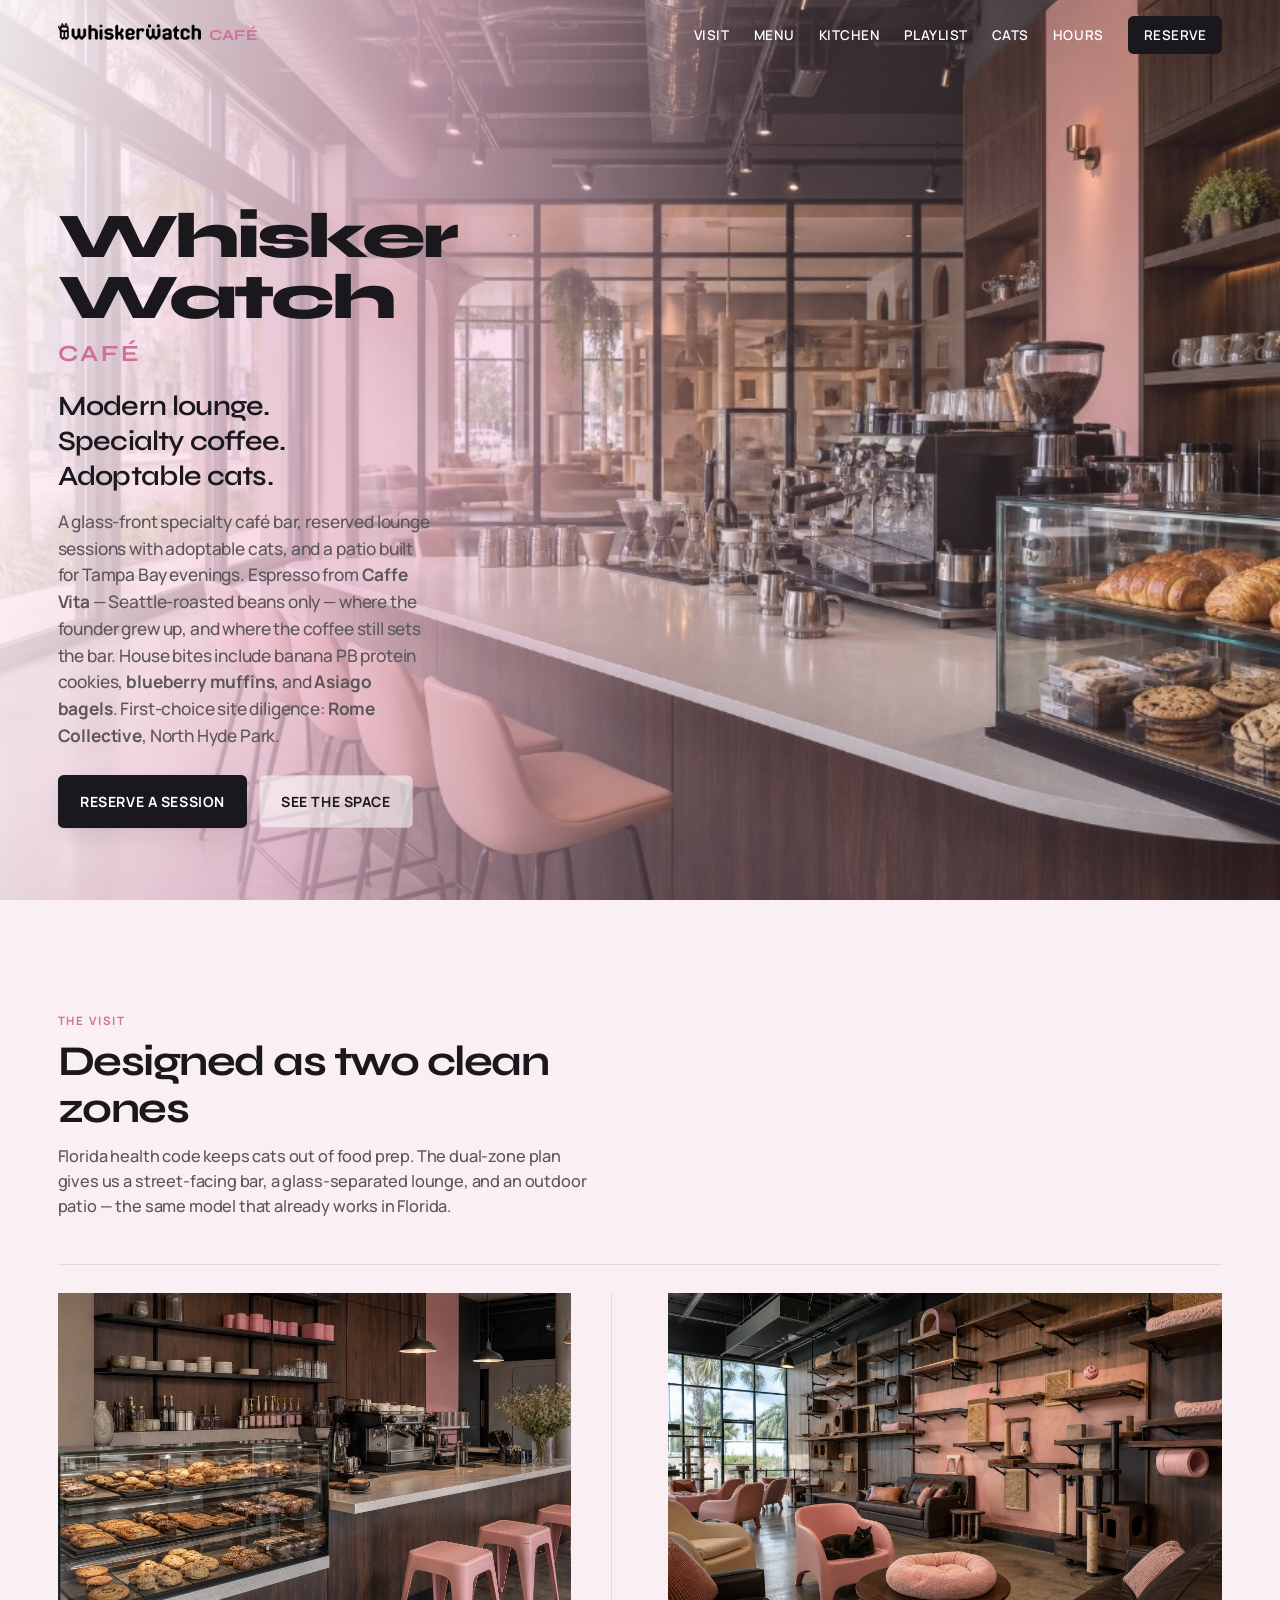
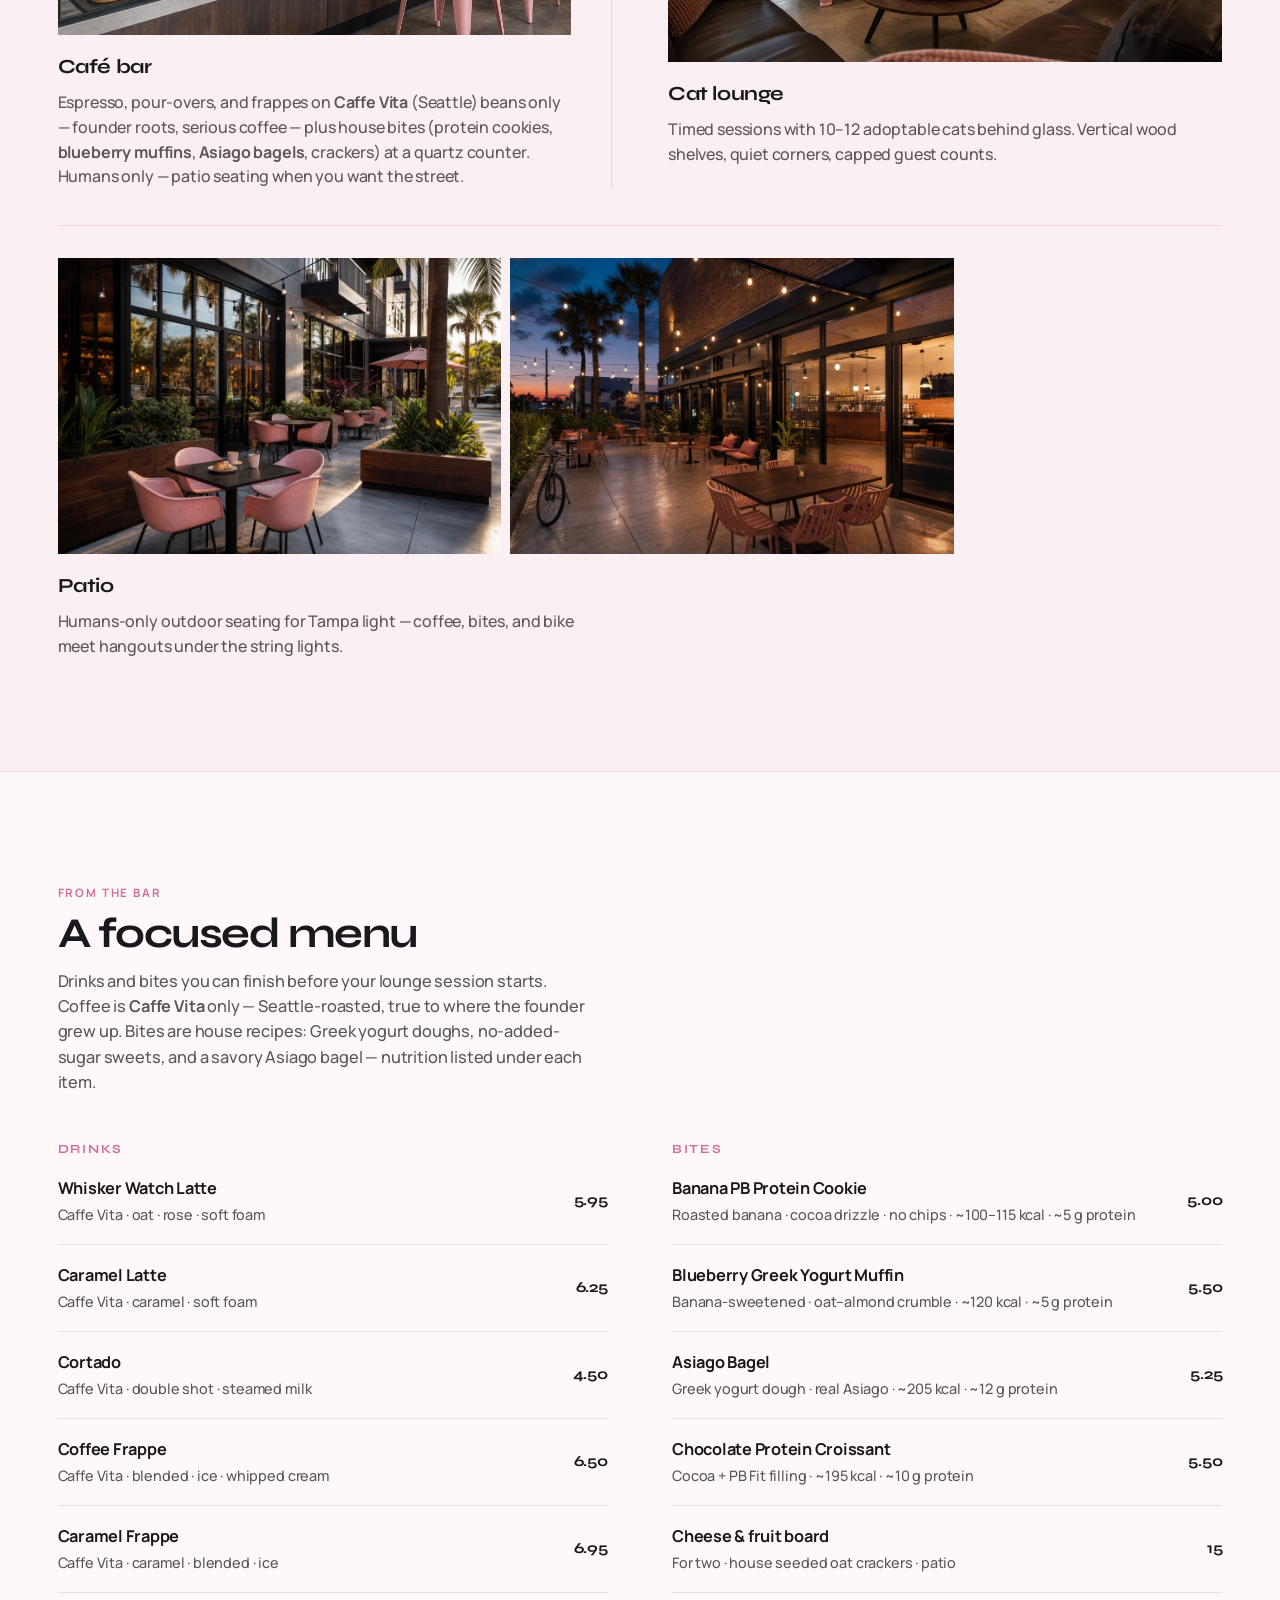
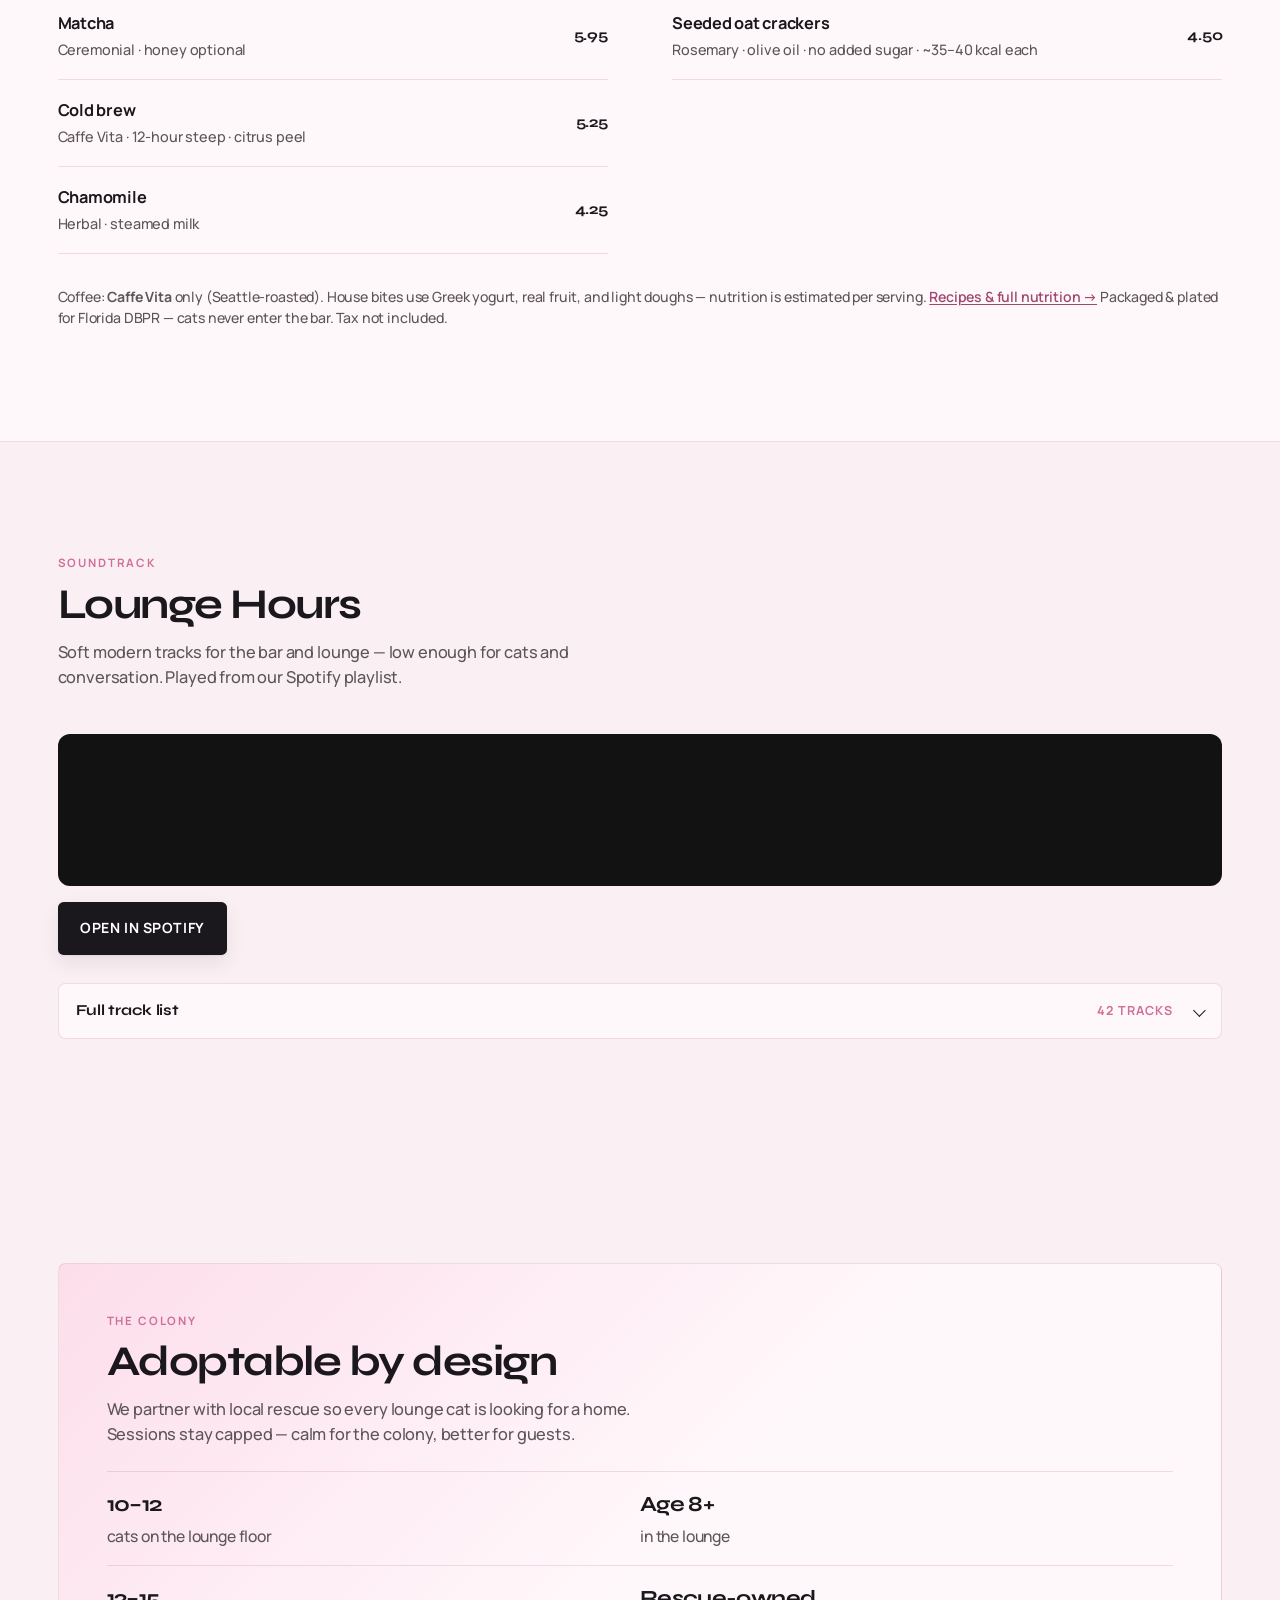
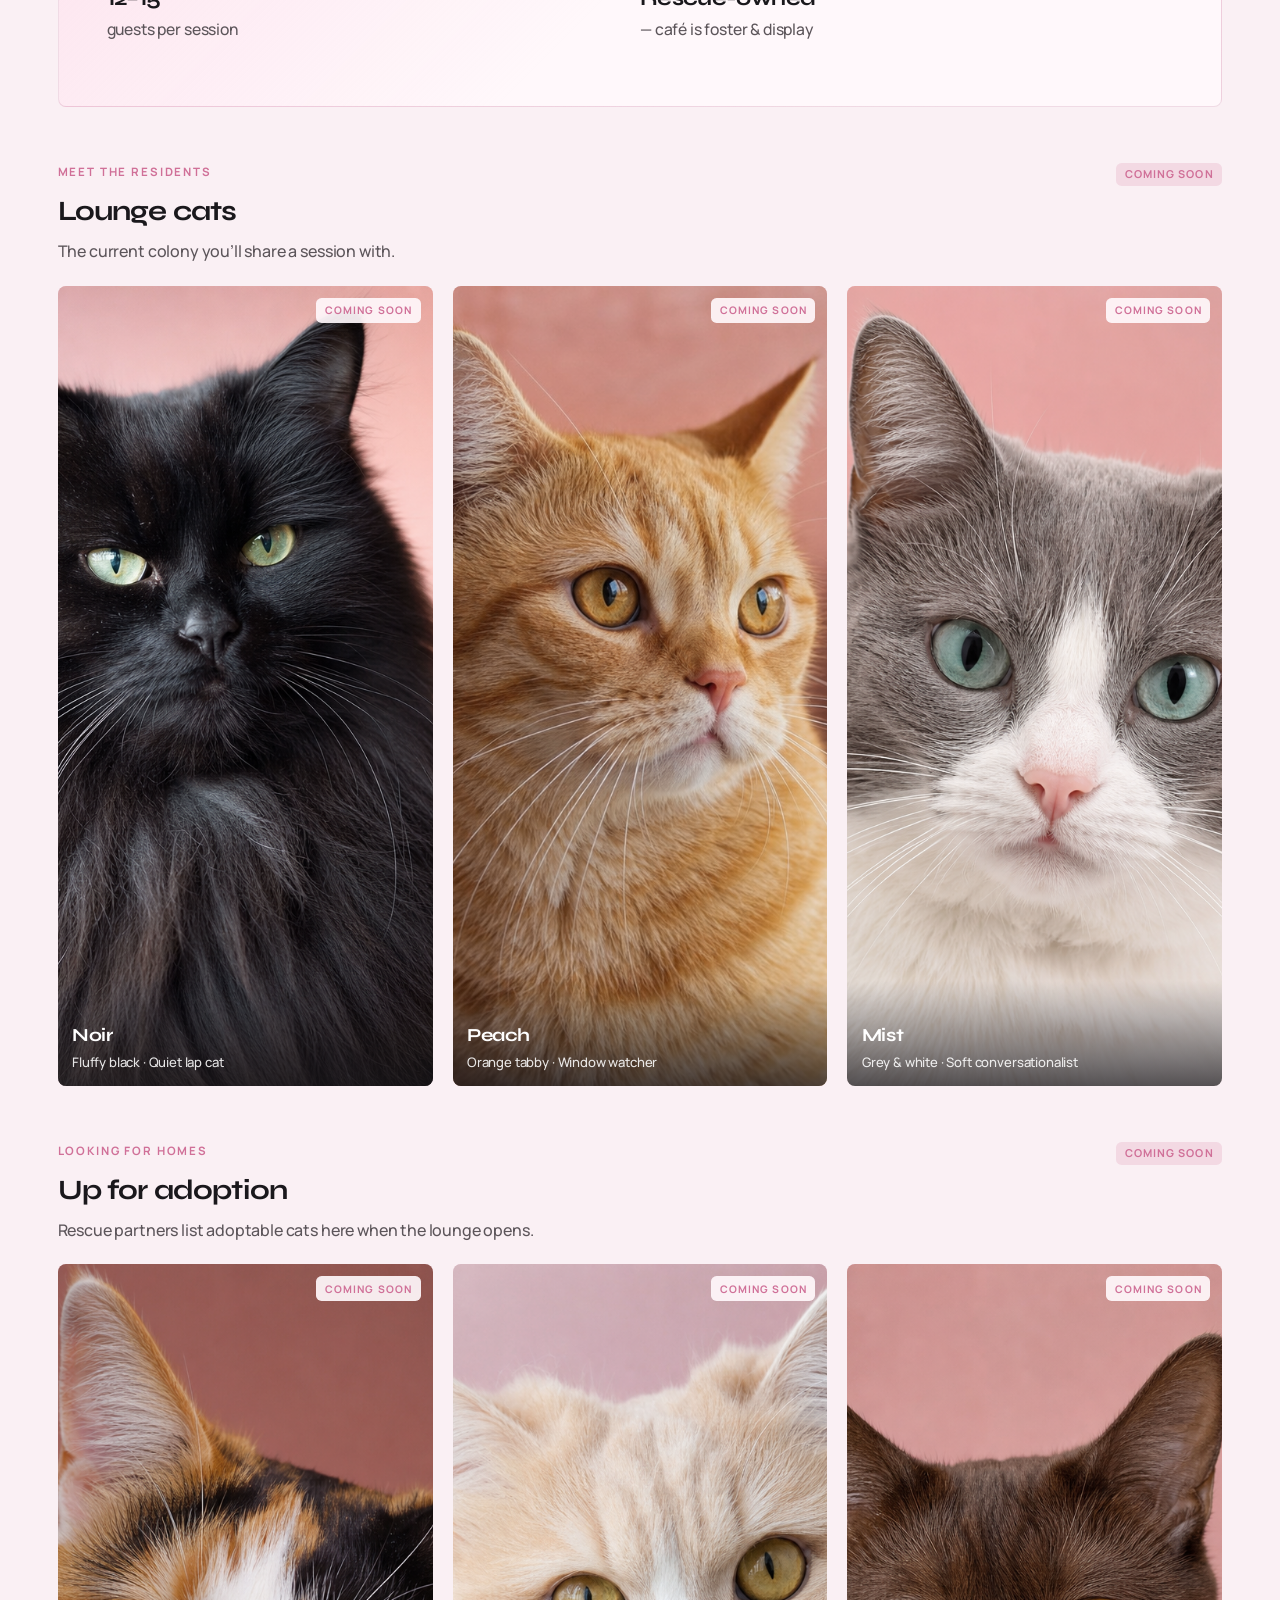
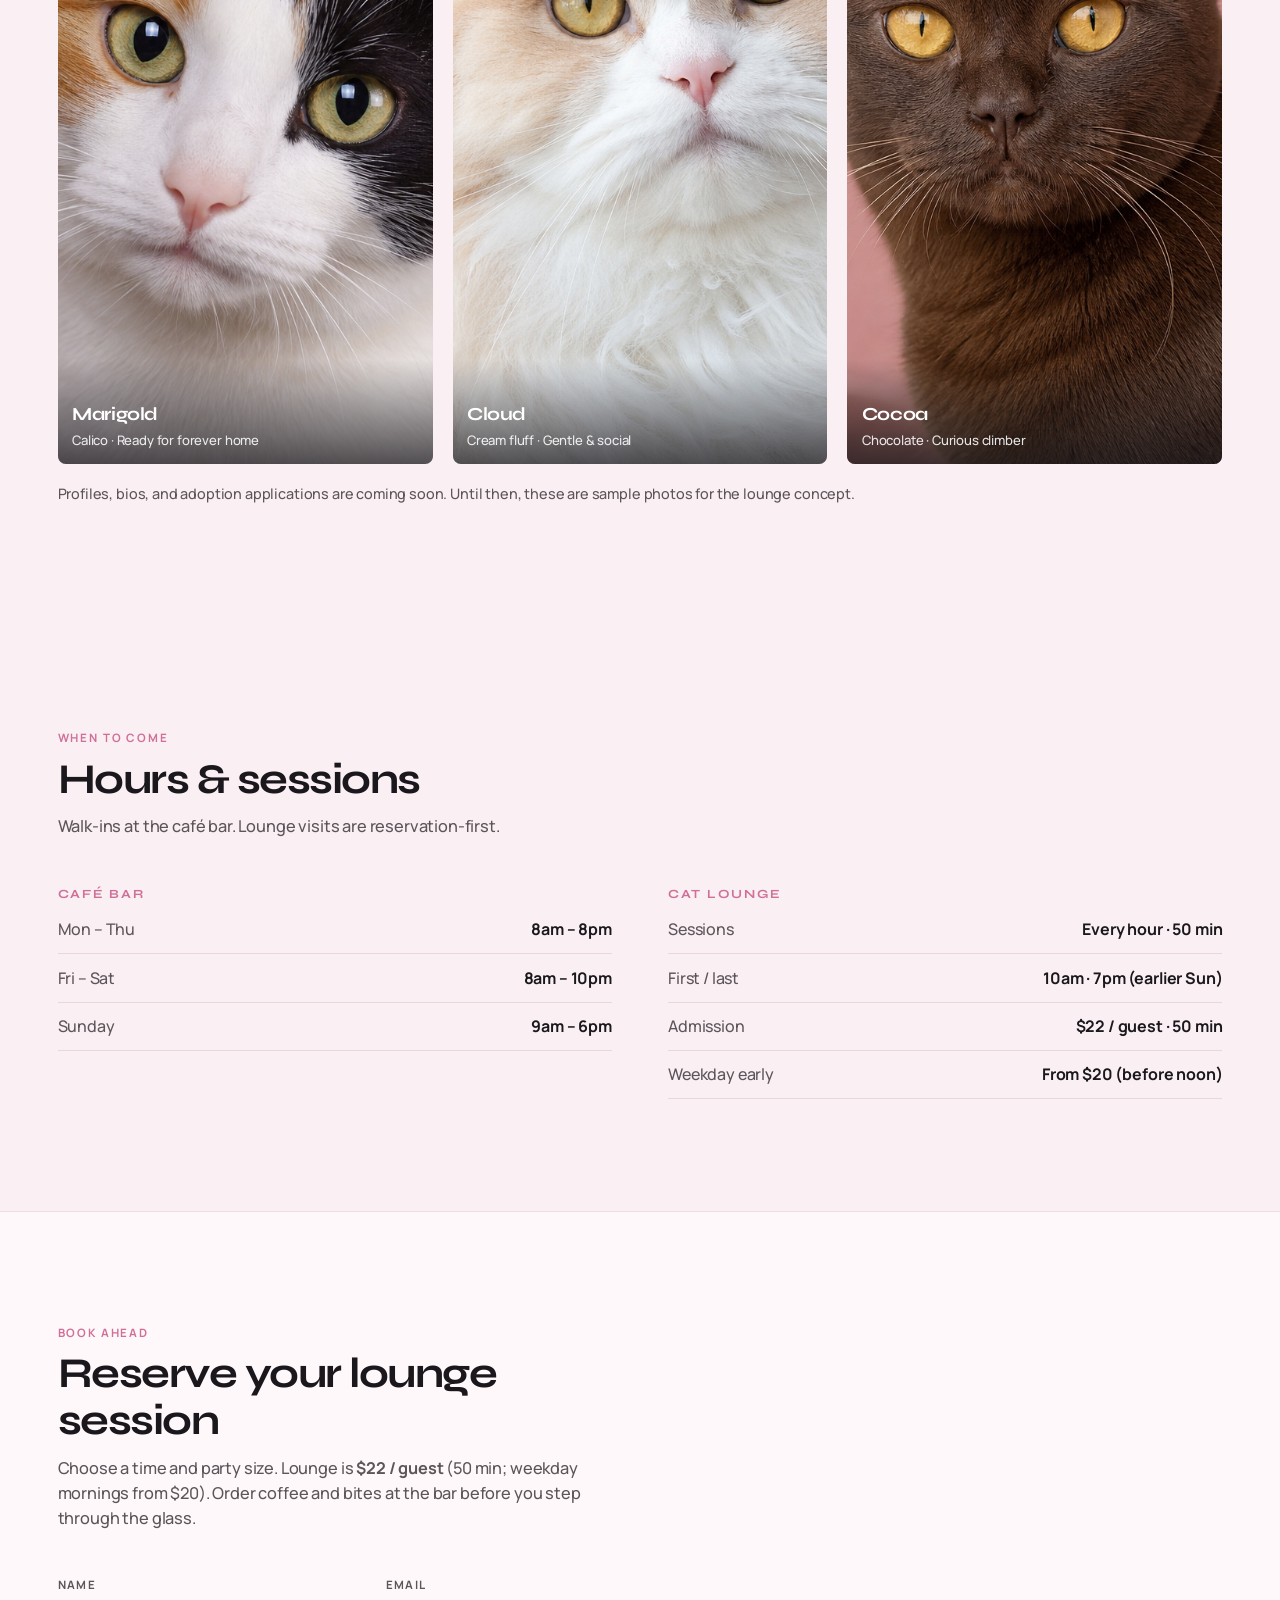
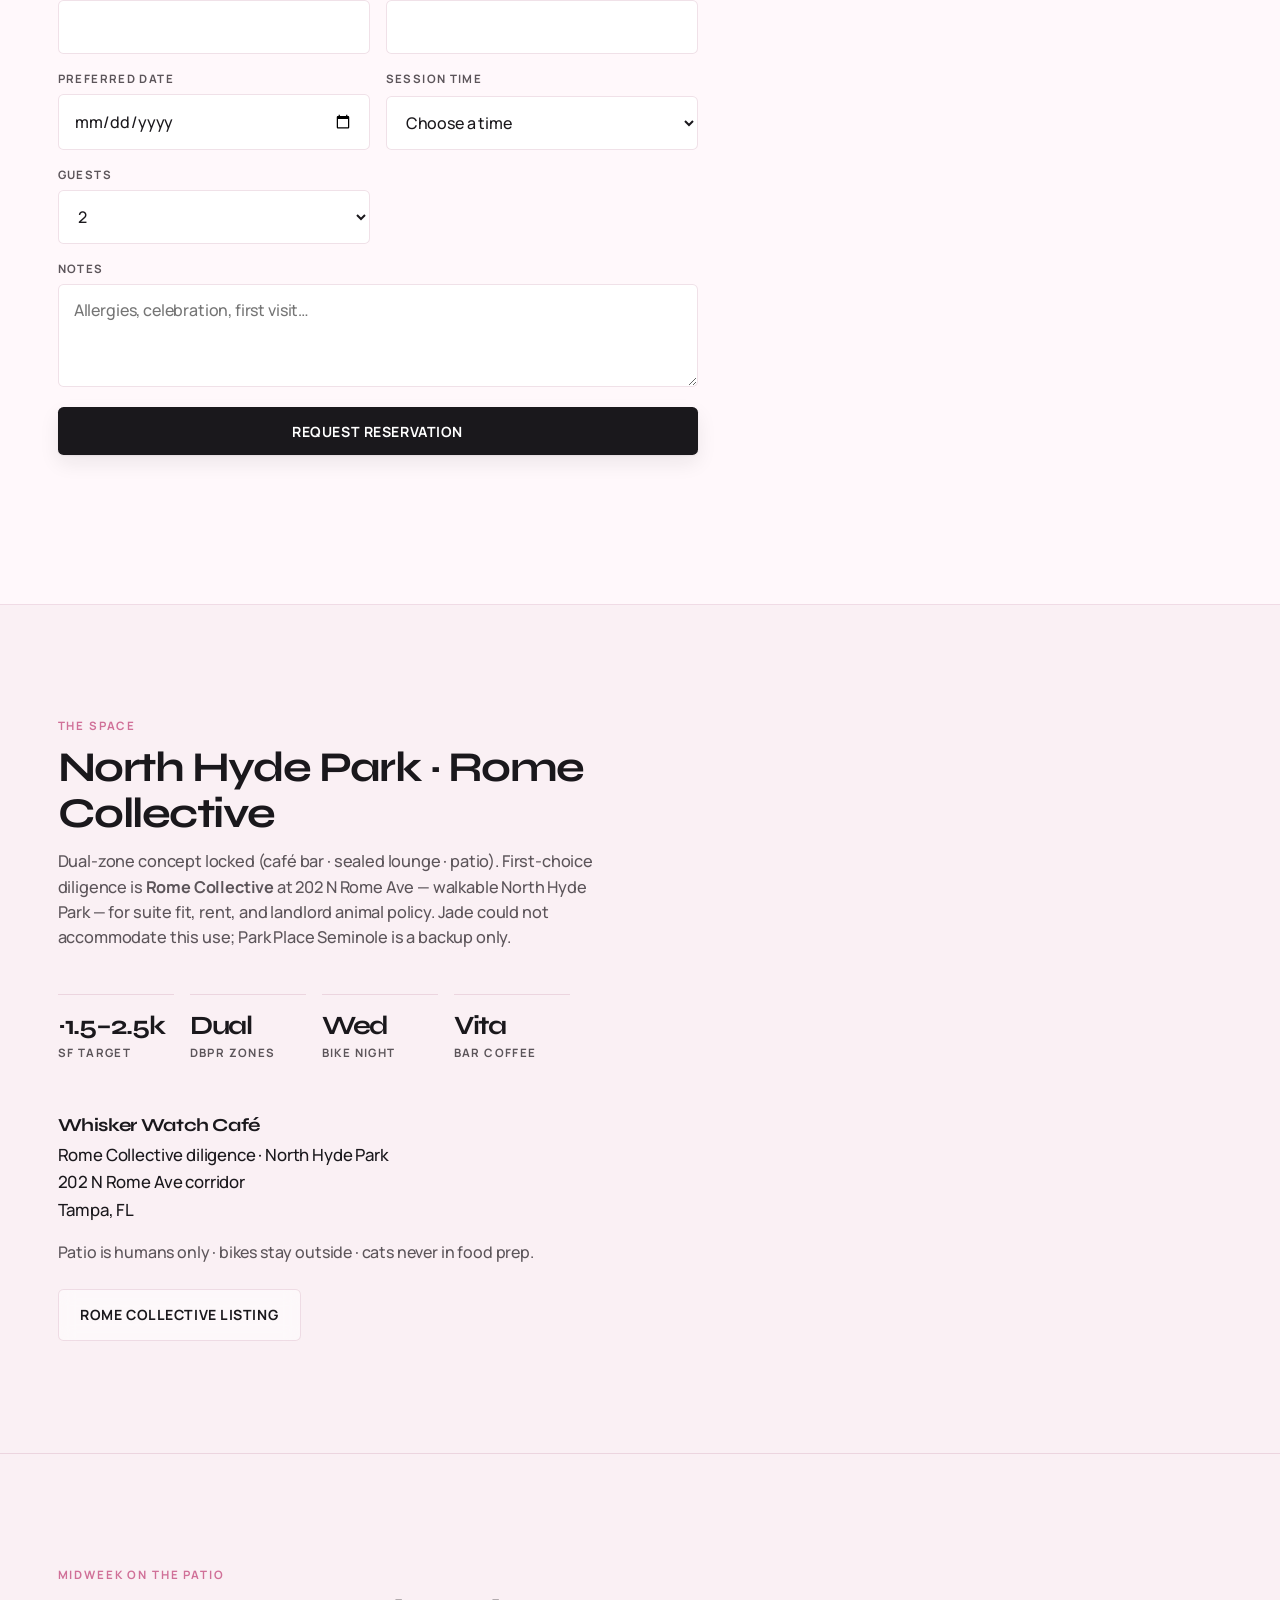
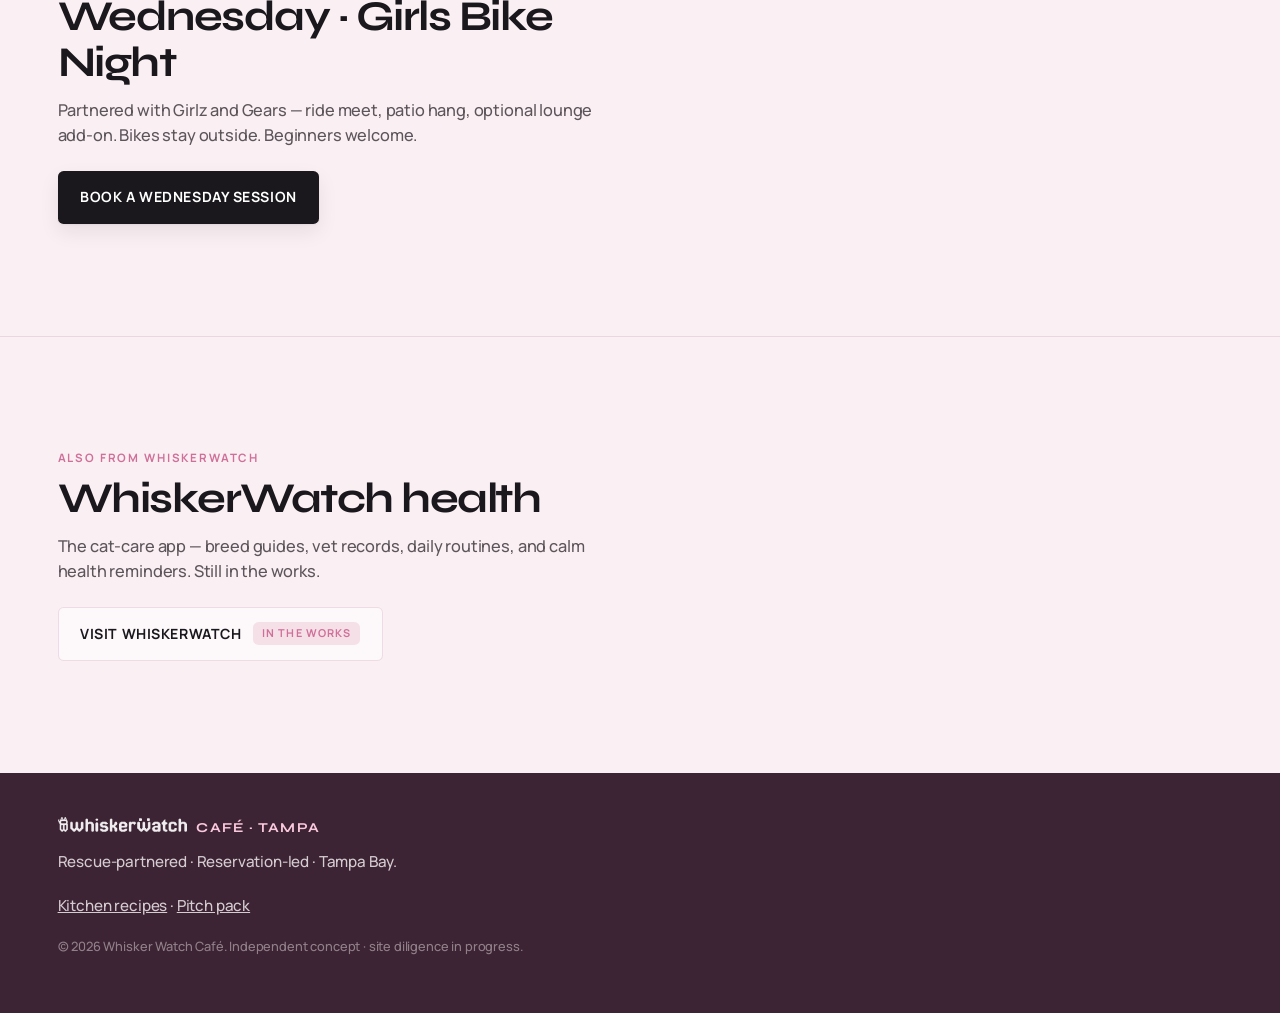
==== index.html @ 5a45d6cc "Drop chocolate-chip cookie; add healthy cocoa drizzle as default finish." ====
<!DOCTYPE html>
<html lang="en">
  <head>
    <meta charset="utf-8" />
    <meta name="viewport" content="width=device-width, initial-scale=1, viewport-fit=cover" />
    <meta name="theme-color" content="#fac8dd" />
    <meta
      name="description"
      content="Whisker Watch Café — a modern rescue-partnered cat lounge and specialty café in the Tampa Bay area."
    />
    <title>Whisker Watch Café · Tampa</title>
    <link rel="preconnect" href="https://fonts.googleapis.com" />
    <link rel="preconnect" href="https://fonts.gstatic.com" crossorigin />
    <link
      href="https://fonts.googleapis.com/css2?family=Manrope:wght@400;500;600;700&family=Syne:wght@500;600;700;800&display=swap"
      rel="stylesheet"
    />
    <link rel="stylesheet" href="styles.css" />
    <link rel="icon" href="assets/paw-cursor-sm.png" type="image/png" />
  </head>
  <body>
    <a class="skip-link" href="#main">Skip to content</a>

    <header class="site-header" data-elevate>
      <a class="brand-mark" href="#top" aria-label="Whisker Watch Café home">
        <img src="assets/logo.png" alt="WhiskerWatch" width="180" height="21" />
        <span class="brand-mark-cafe">Café</span>
      </a>
      <nav class="site-nav" aria-label="Primary">
        <a href="#experience">Visit</a>
        <a href="#menu">Menu</a>
        <a href="kitchen.html">Kitchen</a>
        <a href="#playlist">Playlist</a>
        <a href="#cats">Cats</a>
        <a href="#hours">Hours</a>
        <a class="nav-cta" href="#reserve">Reserve</a>
      </nav>
      <button class="nav-toggle" type="button" aria-expanded="false" aria-controls="mobile-nav" aria-label="Open menu">
        <span></span><span></span>
      </button>
    </header>

    <div class="mobile-nav" id="mobile-nav" hidden>
      <a href="#experience">Visit</a>
      <a href="#menu">Menu</a>
      <a href="kitchen.html">Kitchen</a>
      <a href="#playlist">Playlist</a>
      <a href="#cats">Cats</a>
      <a href="#hours">Hours</a>
      <a href="#reserve">Reserve a session</a>
    </div>

    <main id="main">
      <section class="hero" id="top" aria-label="Whisker Watch Café">
        <div class="hero-media" aria-hidden="true">
          <img
            src="assets/hero-space.jpg"
            alt=""
            class="hero-photo"
            width="1024"
            height="682"
          />
          <div class="hero-wash"></div>
        </div>
        <div class="hero-copy">
          <p class="brand-lockup">
            <span class="brand-lockup-name">Whisker Watch</span>
            <span class="brand-lockup-cafe">Café</span>
          </p>
          <h1>Modern lounge. Specialty coffee. Adoptable cats.</h1>
          <p class="hero-lead">
            A glass-front specialty café bar, reserved lounge sessions with adoptable
            cats, and a patio built for Tampa Bay evenings. Espresso from
            <strong>Caffe Vita</strong> — Seattle-roasted beans only — where the founder
            grew up, and where the coffee still sets the bar. House bites include banana PB
            protein cookies, <strong>blueberry muffins</strong>, and <strong>Asiago bagels</strong>. First-choice site diligence:
            <strong>Rome Collective</strong>, North Hyde Park.
          </p>
          <div class="hero-actions">
            <a class="btn btn-primary" href="#reserve">Reserve a session</a>
            <a class="btn btn-ghost" href="#location">See the space</a>
          </div>
        </div>
      </section>

      <section class="section experience" id="experience">
        <header class="section-intro">
          <p class="eyebrow">The visit</p>
          <h2>Designed as two clean zones</h2>
          <p>
            Florida health code keeps cats out of food prep. The dual-zone plan gives
            us a street-facing bar, a glass-separated lounge, and an outdoor patio —
            the same model that already works in Florida.
          </p>
        </header>

        <div class="dual-zone">
          <article class="zone zone-cafe">
            <figure class="zone-photo">
              <img
                src="assets/space-bar.jpg"
                alt="Quartz café bar with pink stools, pastry case, and espresso machine"
                width="1024"
                height="682"
                loading="lazy"
              />
            </figure>
            <h3>Café bar</h3>
            <p>
              Espresso, pour-overs, and frappes on <strong>Caffe Vita</strong>
              (Seattle) beans only — founder roots, serious coffee — plus house bites
              (protein cookies, <strong>blueberry muffins</strong>, <strong>Asiago bagels</strong>, crackers)
              at a quartz counter. Humans only — patio seating
              when you want the street.
            </p>
          </article>
          <article class="zone zone-lounge">
            <figure class="zone-photo">
              <img
                src="assets/space-lounge.jpg"
                alt="Cat lounge with wood climbing wall, pink seating, and a black cat"
                width="1024"
                height="682"
                loading="lazy"
              />
            </figure>
            <h3>Cat lounge</h3>
            <p>
              Timed sessions with 10–12 adoptable cats behind glass. Vertical wood
              shelves, quiet corners, capped guest counts.
            </p>
          </article>
          <article class="zone zone-patio">
            <div class="zone-photo-pair">
              <figure class="zone-photo">
                <img
                  src="assets/space-patio-day.jpg"
                  alt="Daytime patio with pink chairs, string lights, and palm trees"
                  width="1024"
                  height="682"
                  loading="lazy"
                />
              </figure>
              <figure class="zone-photo">
                <img
                  src="assets/space-patio-dusk.jpg"
                  alt="Patio at dusk with string lights and pink seating against a Tampa sunset"
                  width="1024"
                  height="682"
                  loading="lazy"
                />
              </figure>
            </div>
            <h3>Patio</h3>
            <p>
              Humans-only outdoor seating for Tampa light — coffee, bites, and bike
              meet hangouts under the string lights.
            </p>
          </article>
        </div>
      </section>

      <section class="section menu" id="menu">
        <header class="section-intro">
          <p class="eyebrow">From the bar</p>
          <h2>A focused menu</h2>
          <p>
            Drinks and bites you can finish before your lounge session starts.
            Coffee is <strong>Caffe Vita</strong> only — Seattle-roasted, true to where
            the founder grew up. Bites are house recipes: Greek yogurt doughs, no-added-sugar
            sweets, and a savory Asiago bagel — nutrition listed under each item.
          </p>
        </header>

        <div class="menu-columns">
          <div class="menu-col">
            <h3>Drinks</h3>
            <ul class="menu-list">
              <li>
                <span class="menu-item">Whisker Watch Latte</span>
                <span class="menu-desc">Caffe Vita · oat · rose · soft foam</span>
                <span class="menu-price">5.95</span>
              </li>
              <li>
                <span class="menu-item">Caramel Latte</span>
                <span class="menu-desc">Caffe Vita · caramel · soft foam</span>
                <span class="menu-price">6.25</span>
              </li>
              <li>
                <span class="menu-item">Cortado</span>
                <span class="menu-desc">Caffe Vita · double shot · steamed milk</span>
                <span class="menu-price">4.50</span>
              </li>
              <li>
                <span class="menu-item">Coffee Frappe</span>
                <span class="menu-desc">Caffe Vita · blended · ice · whipped cream</span>
                <span class="menu-price">6.50</span>
              </li>
              <li>
                <span class="menu-item">Caramel Frappe</span>
                <span class="menu-desc">Caffe Vita · caramel · blended · ice</span>
                <span class="menu-price">6.95</span>
              </li>
              <li>
                <span class="menu-item">Matcha</span>
                <span class="menu-desc">Ceremonial · honey optional</span>
                <span class="menu-price">5.95</span>
              </li>
              <li>
                <span class="menu-item">Cold brew</span>
                <span class="menu-desc">Caffe Vita · 12-hour steep · citrus peel</span>
                <span class="menu-price">5.25</span>
              </li>
              <li>
                <span class="menu-item">Chamomile</span>
                <span class="menu-desc">Herbal · steamed milk</span>
                <span class="menu-price">4.25</span>
              </li>
            </ul>
          </div>
          <div class="menu-col">
            <h3>Bites</h3>
            <ul class="menu-list">
              <li>
                <span class="menu-item">Banana PB Protein Cookie</span>
                <span class="menu-desc">Roasted banana · cocoa drizzle · no chips · ~100–115 kcal · ~5 g protein</span>
                <span class="menu-price">5.00</span>
              </li>
              <li>
                <span class="menu-item">Blueberry Greek Yogurt Muffin</span>
                <span class="menu-desc">Banana-sweetened · oat–almond crumble · ~120 kcal · ~5 g protein</span>
                <span class="menu-price">5.50</span>
              </li>
              <li>
                <span class="menu-item">Asiago Bagel</span>
                <span class="menu-desc">Greek yogurt dough · real Asiago · ~205 kcal · ~12 g protein</span>
                <span class="menu-price">5.25</span>
              </li>
              <li>
                <span class="menu-item">Chocolate Protein Croissant</span>
                <span class="menu-desc">Cocoa + PB Fit filling · ~195 kcal · ~10 g protein</span>
                <span class="menu-price">5.50</span>
              </li>
              <li>
                <span class="menu-item">Cheese &amp; fruit board</span>
                <span class="menu-desc">For two · house seeded oat crackers · patio</span>
                <span class="menu-price">15</span>
              </li>
              <li>
                <span class="menu-item">Seeded oat crackers</span>
                <span class="menu-desc">Rosemary · olive oil · no added sugar · ~35–40 kcal each</span>
                <span class="menu-price">4.50</span>
              </li>
            </ul>
          </div>
        </div>
        <p class="menu-note">
          Coffee: <strong>Caffe Vita</strong> only (Seattle-roasted). House bites use Greek yogurt,
          real fruit, and light doughs — nutrition is estimated per serving.
          <a href="kitchen.html">Recipes &amp; full nutrition →</a>
          Packaged &amp; plated for Florida DBPR — cats never enter the bar. Tax not included.
        </p>
      </section>

      <section class="section playlist" id="playlist">
        <header class="section-intro">
          <p class="eyebrow">Soundtrack</p>
          <h2>Lounge Hours</h2>
          <p>
            Soft modern tracks for the bar and lounge — low enough for cats and
            conversation. Played from our Spotify playlist.
          </p>
        </header>

        <div class="playlist-player" id="playlist-player" hidden>
          <iframe
            id="spotify-embed"
            title="Whisker Watch Café — Lounge Hours on Spotify"
            style="border-radius: 12px"
            width="100%"
            height="152"
            frameborder="0"
            allowfullscreen
            allow="autoplay; clipboard-write; encrypted-media; fullscreen; picture-in-picture"
            loading="lazy"
          ></iframe>
          <div class="playlist-actions">
            <a
              class="btn btn-primary"
              id="spotify-open"
              href="#"
              target="_blank"
              rel="noopener noreferrer"
            >Open in Spotify</a>
          </div>
        </div>

        <div class="playlist-setup" id="playlist-setup">
          <p class="playlist-setup-copy">
            To run this off your personal Spotify account: create a playlist named
            <strong>Whisker Watch Café — Lounge Hours</strong>, add the tracks below,
            then paste the playlist share link here in chat (or into
            <code>playlist.json</code> as <code>spotifyUrl</code>).
          </p>
        </div>

        <details class="playlist-dropdown" id="playlist-dropdown">
          <summary class="playlist-dropdown-summary">
            <span>Full track list</span>
            <span class="playlist-dropdown-meta" id="playlist-count"></span>
          </summary>
          <ol class="playlist-tracks" id="playlist-tracks" aria-label="Café playlist tracks">
            <!-- Filled from playlist.json -->
          </ol>
        </details>
      </section>

      <section class="section cats" id="cats">
        <div class="cats-band">
          <header class="section-intro">
            <p class="eyebrow">The colony</p>
            <h2>Adoptable by design</h2>
            <p>
              We partner with local rescue so every lounge cat is looking for a home.
              Sessions stay capped — calm for the colony, better for guests.
            </p>
          </header>
          <ul class="cats-points">
            <li><strong>10–12</strong> cats on the lounge floor</li>
            <li><strong>Age 8+</strong> in the lounge</li>
            <li><strong>12–15</strong> guests per session</li>
            <li><strong>Rescue-owned</strong> — café is foster &amp; display</li>
          </ul>
        </div>

        <div class="cat-gallery">
          <header class="cat-gallery-header">
            <div>
              <p class="eyebrow">Meet the residents</p>
              <h3>Lounge cats</h3>
              <p>The current colony you’ll share a session with.</p>
            </div>
            <span class="status-pill">Coming soon</span>
          </header>
          <ul class="cat-grid" aria-label="Resident cats preview">
            <li class="cat-tile">
              <figure>
                <img src="assets/cat-noir.jpg" alt="Preview photo of a fluffy black cat" width="800" height="800" loading="lazy" />
                <figcaption>
                  <span class="cat-name">Noir</span>
                  <span class="cat-meta">Fluffy black · Quiet lap cat</span>
                </figcaption>
                <span class="cat-soon" aria-hidden="true">Coming soon</span>
              </figure>
            </li>
            <li class="cat-tile">
              <figure>
                <img src="assets/cat-peach.jpg" alt="Preview photo of an orange tabby cat" width="800" height="800" loading="lazy" />
                <figcaption>
                  <span class="cat-name">Peach</span>
                  <span class="cat-meta">Orange tabby · Window watcher</span>
                </figcaption>
                <span class="cat-soon" aria-hidden="true">Coming soon</span>
              </figure>
            </li>
            <li class="cat-tile">
              <figure>
                <img src="assets/cat-mist.jpg" alt="Preview photo of a grey and white cat" width="800" height="800" loading="lazy" />
                <figcaption>
                  <span class="cat-name">Mist</span>
                  <span class="cat-meta">Grey &amp; white · Soft conversationalist</span>
                </figcaption>
                <span class="cat-soon" aria-hidden="true">Coming soon</span>
              </figure>
            </li>
          </ul>
        </div>

        <div class="cat-gallery">
          <header class="cat-gallery-header">
            <div>
              <p class="eyebrow">Looking for homes</p>
              <h3>Up for adoption</h3>
              <p>Rescue partners list adoptable cats here when the lounge opens.</p>
            </div>
            <span class="status-pill">Coming soon</span>
          </header>
          <ul class="cat-grid" aria-label="Cats up for adoption preview">
            <li class="cat-tile">
              <figure>
                <img src="assets/cat-calico.jpg" alt="Preview photo of a calico cat" width="800" height="800" loading="lazy" />
                <figcaption>
                  <span class="cat-name">Marigold</span>
                  <span class="cat-meta">Calico · Ready for forever home</span>
                </figcaption>
                <span class="cat-soon" aria-hidden="true">Coming soon</span>
              </figure>
            </li>
            <li class="cat-tile">
              <figure>
                <img src="assets/cat-cream.jpg" alt="Preview photo of a cream long-haired cat" width="800" height="800" loading="lazy" />
                <figcaption>
                  <span class="cat-name">Cloud</span>
                  <span class="cat-meta">Cream fluff · Gentle &amp; social</span>
                </figcaption>
                <span class="cat-soon" aria-hidden="true">Coming soon</span>
              </figure>
            </li>
            <li class="cat-tile">
              <figure>
                <img src="assets/cat-cocoa.jpg" alt="Preview photo of a chocolate brown cat" width="800" height="800" loading="lazy" />
                <figcaption>
                  <span class="cat-name">Cocoa</span>
                  <span class="cat-meta">Chocolate · Curious climber</span>
                </figcaption>
                <span class="cat-soon" aria-hidden="true">Coming soon</span>
              </figure>
            </li>
          </ul>
          <p class="cat-gallery-note">
            Profiles, bios, and adoption applications are coming soon. Until then, these are sample photos for the lounge concept.
          </p>
        </div>
      </section>

      <section class="section hours" id="hours">
        <header class="section-intro">
          <p class="eyebrow">When to come</p>
          <h2>Hours &amp; sessions</h2>
          <p>Walk-ins at the café bar. Lounge visits are reservation-first.</p>
        </header>

        <div class="hours-grid">
          <div class="hours-block">
            <h3>Café bar</h3>
            <dl class="hours-list">
              <div><dt>Mon – Thu</dt><dd>8am – 8pm</dd></div>
              <div><dt>Fri – Sat</dt><dd>8am – 10pm</dd></div>
              <div><dt>Sunday</dt><dd>9am – 6pm</dd></div>
            </dl>
          </div>
          <div class="hours-block">
            <h3>Cat lounge</h3>
            <dl class="hours-list">
              <div><dt>Sessions</dt><dd>Every hour · 50 min</dd></div>
              <div><dt>First / last</dt><dd>10am · 7pm (earlier Sun)</dd></div>
              <div><dt>Admission</dt><dd>$22 / guest · 50 min</dd></div>
              <div><dt>Weekday early</dt><dd>From $20 (before noon)</dd></div>
            </dl>
          </div>
        </div>
      </section>

      <section class="section reserve" id="reserve">
        <div class="reserve-panel">
          <header class="section-intro">
            <p class="eyebrow">Book ahead</p>
            <h2>Reserve your lounge session</h2>
            <p>
              Choose a time and party size. Lounge is <strong>$22 / guest</strong>
              (50 min; weekday mornings from $20). Order coffee and bites at the bar
              before you step through the glass.
            </p>
          </header>

          <form class="reserve-form" id="reserve-form" novalidate>
            <label>
              <span>Name</span>
              <input type="text" name="name" autocomplete="name" required />
            </label>
            <label>
              <span>Email</span>
              <input type="email" name="email" autocomplete="email" required />
            </label>
            <label>
              <span>Preferred date</span>
              <input type="date" name="date" required />
            </label>
            <label>
              <span>Session time</span>
              <select name="time" required>
                <option value="">Choose a time</option>
                <option>10:00 AM</option>
                <option>11:00 AM</option>
                <option>12:00 PM</option>
                <option>1:00 PM</option>
                <option>2:00 PM</option>
                <option>3:00 PM</option>
                <option>4:00 PM</option>
                <option>5:00 PM</option>
                <option>6:00 PM</option>
                <option>7:00 PM</option>
              </select>
            </label>
            <label>
              <span>Guests</span>
              <select name="guests" required>
                <option>1</option>
                <option selected>2</option>
                <option>3</option>
                <option>4</option>
                <option>5</option>
                <option>6</option>
              </select>
            </label>
            <label class="full">
              <span>Notes</span>
              <textarea name="notes" rows="3" placeholder="Allergies, celebration, first visit…"></textarea>
            </label>
            <button class="btn btn-primary full" type="submit">Request reservation</button>
            <p class="form-status" id="form-status" role="status" aria-live="polite"></p>
          </form>
        </div>
      </section>

      <section class="section location" id="location">
        <header class="section-intro">
          <p class="eyebrow">The space</p>
          <h2>North Hyde Park · Rome Collective</h2>
          <p>
            Dual-zone concept locked (café bar · sealed lounge · patio). First-choice
            diligence is <strong>Rome Collective</strong> at 202 N Rome Ave — walkable
            North Hyde Park — for suite fit, rent, and landlord animal policy. Jade
            could not accommodate this use; Park Place Seminole is a backup only.
          </p>
        </header>

        <div class="space-specs">
          <div><span class="spec-value">~1.5–2.5k</span><span class="spec-label">SF target</span></div>
          <div><span class="spec-value">Dual</span><span class="spec-label">DBPR zones</span></div>
          <div><span class="spec-value">Wed</span><span class="spec-label">Bike night</span></div>
          <div><span class="spec-value">Vita</span><span class="spec-label">Bar coffee</span></div>
        </div>

        <address class="address">
          <strong>Whisker Watch Café</strong><br />
          Rome Collective diligence · North Hyde Park<br />
          202 N Rome Ave corridor<br />
          Tampa, FL
        </address>

        <p class="parking">Patio is humans only · bikes stay outside · cats never in food prep.</p>

        <a
          class="btn btn-ghost"
          href="https://www.loopnet.com/Listing/202-N-Rome-Ave-Tampa-FL/30610218/"
          target="_blank"
          rel="noopener noreferrer"
        >
          Rome Collective listing
        </a>
      </section>

      <section class="section community" id="community">
        <div class="community-panel">
          <p class="eyebrow">Midweek on the patio</p>
          <h2>Wednesday · Girls Bike Night</h2>
          <p>
            Partnered with Girlz and Gears — ride meet, patio hang, optional lounge
            add-on. Bikes stay outside. Beginners welcome.
          </p>
          <a class="btn btn-primary" href="#reserve">Book a Wednesday session</a>
        </div>
      </section>

      <section class="section sister" id="app" aria-label="WhiskerWatch app">
        <div class="sister-panel">
          <p class="eyebrow">Also from WhiskerWatch</p>
          <h2>WhiskerWatch health</h2>
          <p>
            The cat-care app — breed guides, vet records, daily routines, and calm
            health reminders. Still in the works.
          </p>
          <a
            class="btn btn-ghost sister-link"
            href="https://whiskerwatch-dh13.onrender.com"
            target="_blank"
            rel="noopener noreferrer"
          >
            <span>Visit WhiskerWatch</span>
            <span class="status-pill">In the works</span>
          </a>
        </div>
      </section>
    </main>

    <footer class="site-footer">
      <div class="footer-brand">
        <img src="assets/logo.png" alt="WhiskerWatch" width="160" height="19" />
        <span>Café · Tampa</span>
      </div>
      <p class="footer-tag">Rescue-partnered · Reservation-led · Tampa Bay.</p>
      <p class="footer-tag"><a href="kitchen.html">Kitchen recipes</a> · <a href="pitch/">Pitch pack</a></p>
      <p class="footer-fine">
        © <span id="year"></span> Whisker Watch Café. Independent concept · site diligence in progress.
      </p>
    </footer>

    <script src="script.js"></script>
  </body>
</html>
---- styles.css ----
:root {
  --blush: #fac8dd;
  --blush-soft: #fff0f7;
  --blush-deep: #a04870;
  --pink-accent: #d07098;
  --ink: #1a181c;
  --muted: #5c555a;
  --line: rgba(160, 72, 112, 0.16);
  --paper: #faf0f4;
  --paper-2: #fff8fb;
  --stone: #f2d9e4;
  --oak: #c4a882;
  --footer: #3d2434;
  --white: #ffffff;
  --shadow-btn: 0 1px 2px rgba(26, 24, 28, 0.06), 0 8px 20px rgba(26, 24, 28, 0.08);
  --page-gutter: clamp(1.25rem, 4.5vw, 4rem);
  --font-display: "Syne", "Avenir Next", sans-serif;
  --font-body: "Manrope", "Avenir Next", sans-serif;
  --radius: 0.35rem;
  --ease-out: cubic-bezier(0.22, 1, 0.36, 1);
}

*,
*::before,
*::after {
  box-sizing: border-box;
}

html {
  scroll-behavior: smooth;
  background: var(--paper);
}

body {
  margin: 0;
  min-height: 100dvh;
  font-family: var(--font-body);
  color: var(--ink);
  background:
    radial-gradient(ellipse 70% 45% at 100% 0%, rgba(250, 200, 221, 0.55), transparent 55%),
    linear-gradient(180deg, var(--paper-2) 0%, var(--paper) 45%, var(--stone) 100%);
  background-attachment: fixed;
  line-height: 1.55;
  font-weight: 500;
  letter-spacing: -0.01em;
}

img {
  max-width: 100%;
  display: block;
}

a {
  color: inherit;
}

.skip-link {
  position: absolute;
  left: -999px;
  top: 0;
  background: var(--white);
  color: var(--ink);
  padding: 0.75rem 1rem;
  z-index: 100;
}

.skip-link:focus {
  left: 1rem;
  top: 1rem;
}

/* —— Header —— */
.site-header {
  position: fixed;
  inset: 0 0 auto;
  z-index: 40;
  display: flex;
  align-items: center;
  justify-content: space-between;
  gap: 1rem;
  padding: 1rem var(--page-gutter);
  padding-top: max(1rem, env(safe-area-inset-top));
  background: transparent;
  transition: background 0.35s var(--ease-out), border-color 0.35s, backdrop-filter 0.35s;
  border-bottom: 1px solid transparent;
}

.site-header.is-solid {
  background: rgba(250, 240, 244, 0.92);
  backdrop-filter: blur(14px);
  border-bottom-color: var(--line);
}

.brand-mark {
  display: inline-flex;
  align-items: baseline;
  gap: 0.5rem;
  text-decoration: none;
}

.brand-mark img {
  height: 1.05rem;
  width: auto;
}

.brand-mark-cafe {
  font-family: var(--font-display);
  font-weight: 700;
  font-size: 0.95rem;
  letter-spacing: 0.04em;
  text-transform: uppercase;
  color: var(--pink-accent);
}

.site-nav {
  display: none;
  align-items: center;
  gap: 1.5rem;
  font-size: 0.84rem;
  font-weight: 600;
  letter-spacing: 0.04em;
  text-transform: uppercase;
}

.site-nav a {
  text-decoration: none;
  color: var(--white);
  transition: color 0.2s;
}

.site-nav a:hover {
  color: var(--blush);
}

.site-header.is-solid .site-nav a {
  color: var(--muted);
}

.site-header.is-solid .site-nav a:hover {
  color: var(--ink);
}

.nav-cta {
  display: inline-flex;
  align-items: center;
  padding: 0.55rem 1rem;
  border-radius: var(--radius);
  background: var(--ink);
  color: var(--white) !important;
}

.nav-cta:hover {
  background: var(--pink-accent);
}

.site-header.is-solid .nav-cta {
  color: var(--white) !important;
}

.nav-toggle {
  display: flex;
  flex-direction: column;
  justify-content: center;
  gap: 6px;
  width: 2.5rem;
  height: 2.5rem;
  border: 0;
  background: transparent;
  padding: 0;
  cursor: pointer;
}

.nav-toggle span {
  display: block;
  height: 1.5px;
  width: 1.35rem;
  margin-inline: auto;
  background: var(--white);
  transition: transform 0.25s var(--ease-out), opacity 0.2s, background 0.2s;
}

.site-header.is-solid .nav-toggle span {
  background: var(--ink);
}

.nav-toggle[aria-expanded="true"] span:first-child {
  transform: translateY(3.75px) rotate(45deg);
}

.nav-toggle[aria-expanded="true"] span:last-child {
  transform: translateY(-3.75px) rotate(-45deg);
}

.mobile-nav {
  position: fixed;
  inset: 0;
  z-index: 35;
  display: flex;
  flex-direction: column;
  justify-content: center;
  gap: 1.25rem;
  padding: var(--page-gutter);
  background: rgba(247, 242, 244, 0.98);
  backdrop-filter: blur(16px);
}

.mobile-nav[hidden] {
  display: none;
}

.mobile-nav a {
  font-family: var(--font-display);
  font-size: clamp(1.75rem, 6vw, 2.5rem);
  font-weight: 700;
  text-decoration: none;
  color: var(--ink);
  letter-spacing: -0.03em;
}

@media (min-width: 860px) {
  .site-nav {
    display: flex;
  }

  .nav-toggle,
  .mobile-nav {
    display: none !important;
  }
}

/* —— Hero —— */
.hero {
  position: relative;
  min-height: 100dvh;
  min-height: 100svh;
  display: grid;
  align-items: end;
  overflow: hidden;
  color: var(--ink);
}

.hero-media {
  position: absolute;
  inset: 0;
  z-index: 0;
}

.hero-photo {
  width: 100%;
  height: 100%;
  object-fit: cover;
  object-position: 42% 48%;
  transform: scale(1.05);
  animation: hero-drift 20s var(--ease-out) infinite alternate;
}

.hero-wash {
  position: absolute;
  inset: 0;
  background:
    linear-gradient(
      100deg,
      rgba(255, 248, 251, 0.92) 0%,
      rgba(250, 200, 221, 0.72) 30%,
      rgba(250, 200, 221, 0.22) 56%,
      rgba(250, 200, 221, 0.06) 100%
    ),
    linear-gradient(to top, rgba(61, 36, 52, 0.22) 0%, transparent 38%);
}

@keyframes hero-drift {
  from {
    transform: scale(1.03) translate3d(0, 0, 0);
  }
  to {
    transform: scale(1.07) translate3d(-1%, 0.5%, 0);
  }
}

.hero-copy {
  position: relative;
  z-index: 1;
  max-width: 36rem;
  padding: clamp(6rem, 12vh, 7.5rem) var(--page-gutter) clamp(2.5rem, 8vh, 4.5rem);
  animation: rise-in 0.85s var(--ease-out) both;
}

@keyframes rise-in {
  from {
    opacity: 0;
    transform: translateY(1rem);
  }
  to {
    opacity: 1;
    transform: translateY(0);
  }
}

.brand-lockup {
  display: flex;
  flex-wrap: wrap;
  align-items: baseline;
  gap: 0.45rem 0.7rem;
  margin: 0 0 1.1rem;
}

.brand-lockup-name {
  font-family: var(--font-display);
  font-size: clamp(2.4rem, 7vw, 4rem);
  font-weight: 800;
  line-height: 0.95;
  letter-spacing: -0.045em;
  color: var(--ink);
}

.brand-lockup-cafe {
  font-family: var(--font-display);
  font-size: clamp(1.1rem, 2.8vw, 1.45rem);
  font-weight: 700;
  letter-spacing: 0.12em;
  text-transform: uppercase;
  color: var(--pink-accent);
}

.hero h1 {
  margin: 0 0 0.9rem;
  font-family: var(--font-display);
  font-size: clamp(1.35rem, 3vw, 1.75rem);
  font-weight: 600;
  line-height: 1.25;
  letter-spacing: -0.025em;
  max-width: 18ch;
  color: var(--ink);
}

.hero-lead {
  margin: 0 0 1.6rem;
  font-size: clamp(0.98rem, 2vw, 1.08rem);
  font-weight: 500;
  color: var(--muted);
  max-width: 34ch;
}

.hero-actions {
  display: flex;
  flex-wrap: wrap;
  gap: 0.7rem;
}

@media (max-width: 720px) {
  .hero-photo {
    object-position: 38% 52%;
  }

  .hero-wash {
    background:
      linear-gradient(
        to top,
        rgba(255, 248, 251, 0.97) 0%,
        rgba(250, 200, 221, 0.88) 36%,
        rgba(250, 200, 221, 0.4) 64%,
        rgba(250, 200, 221, 0.12) 100%
      );
  }

  .hero-copy {
    max-width: none;
    padding-top: 5.5rem;
    padding-bottom: max(2rem, env(safe-area-inset-bottom));
  }
}

/* —— Buttons —— */
.btn {
  display: inline-flex;
  align-items: center;
  justify-content: center;
  gap: 0.4rem;
  padding: 0.9rem 1.35rem;
  border-radius: var(--radius);
  border: 1px solid transparent;
  font-family: var(--font-body);
  font-size: 0.88rem;
  font-weight: 700;
  letter-spacing: 0.04em;
  text-transform: uppercase;
  text-decoration: none;
  transition: transform 0.2s var(--ease-out), background 0.2s, border-color 0.2s, color 0.2s;
  cursor: pointer;
}

.btn:hover {
  transform: translateY(-1px);
}

.btn-primary {
  background: var(--ink);
  color: var(--white);
  box-shadow: var(--shadow-btn);
}

.btn-primary:hover {
  background: var(--pink-accent);
}

.btn-ghost {
  background: rgba(255, 255, 255, 0.55);
  border-color: var(--line);
  color: var(--ink);
  backdrop-filter: blur(8px);
}

.btn-ghost:hover {
  background: var(--white);
  border-color: rgba(26, 24, 28, 0.22);
}

/* —— Sections —— */
.section {
  padding: clamp(3.75rem, 9vw, 7rem) var(--page-gutter);
}

.section-intro {
  max-width: 34rem;
  margin-bottom: clamp(1.75rem, 4vw, 2.75rem);
}

.section-intro h2,
.community-panel h2 {
  margin: 0 0 0.7rem;
  font-family: var(--font-display);
  font-size: clamp(1.85rem, 4.2vw, 2.65rem);
  font-weight: 700;
  letter-spacing: -0.035em;
  line-height: 1.1;
  color: var(--ink);
}

.section-intro p:not(.eyebrow),
.community-panel > p:not(.eyebrow) {
  margin: 0;
  color: var(--muted);
  font-size: 1.02rem;
  font-weight: 500;
}

.eyebrow {
  margin: 0 0 0.6rem;
  font-size: 0.72rem;
  font-weight: 700;
  letter-spacing: 0.16em;
  text-transform: uppercase;
  color: var(--pink-accent);
}

.reveal {
  opacity: 0;
  transform: translateY(0.9rem);
  transition: opacity 0.65s var(--ease-out), transform 0.65s var(--ease-out);
}

.reveal.is-visible {
  opacity: 1;
  transform: translateY(0);
}

/* —— Experience —— */
.dual-zone {
  display: grid;
  gap: 2rem 0;
  border-top: 1px solid var(--line);
  padding-top: 1.75rem;
}

.zone {
  padding: 0 0 1.75rem;
  border-bottom: 1px solid var(--line);
}

.zone:last-child {
  border-bottom: 0;
  padding-bottom: 0;
}

.zone-photo {
  margin: 0 0 1rem;
  overflow: hidden;
  aspect-ratio: 3 / 2;
  background: var(--paper-2);
}

.zone-photo img {
  display: block;
  width: 100%;
  height: 100%;
  object-fit: cover;
}

.zone-photo-pair {
  display: grid;
  grid-template-columns: 1fr 1fr;
  gap: 0.55rem;
  margin-bottom: 1rem;
}

.zone-photo-pair .zone-photo {
  margin: 0;
}

.zone h3 {
  margin: 0 0 0.5rem;
  font-family: var(--font-display);
  font-size: 1.25rem;
  font-weight: 700;
  letter-spacing: -0.02em;
}

.zone p {
  margin: 0;
  max-width: 34rem;
  color: var(--muted);
}

@media (min-width: 720px) {
  .dual-zone {
    grid-template-columns: 1fr 1fr;
    gap: 2rem 3.5rem;
    border-bottom: 0;
  }

  .zone {
    border-bottom: 0;
    padding-bottom: 0;
  }

  .zone-cafe {
    border-right: 1px solid var(--line);
    padding-right: 2.5rem;
  }

  .zone-patio {
    grid-column: 1 / -1;
    border-top: 1px solid var(--line);
    padding-top: 2rem;
    margin-top: 0.25rem;
  }

  .zone-patio .zone-photo-pair {
    max-width: 56rem;
  }
}

/* —— Menu —— */
.menu {
  background: var(--paper-2);
  border-block: 1px solid var(--line);
}

.menu-columns {
  display: grid;
  gap: 2.75rem;
}

@media (min-width: 720px) {
  .menu-columns {
    grid-template-columns: 1fr 1fr;
    gap: 4rem;
  }
}

.menu-col h3 {
  margin: 0 0 1.1rem;
  font-family: var(--font-display);
  font-size: 0.78rem;
  font-weight: 700;
  letter-spacing: 0.14em;
  text-transform: uppercase;
  color: var(--pink-accent);
}

.menu-list {
  list-style: none;
  margin: 0;
  padding: 0;
  display: grid;
  gap: 1.15rem;
}

.menu-list li {
  display: grid;
  grid-template-columns: 1fr auto;
  grid-template-areas:
    "item price"
    "desc price";
  gap: 0.15rem 1rem;
  align-items: baseline;
  padding-bottom: 1.1rem;
  border-bottom: 1px solid var(--line);
}

.menu-item {
  grid-area: item;
  font-weight: 700;
  font-size: 1.02rem;
  letter-spacing: -0.015em;
}

.menu-desc {
  grid-area: desc;
  font-size: 0.9rem;
  color: var(--muted);
  font-weight: 500;
}

.menu-price {
  grid-area: price;
  font-family: var(--font-display);
  font-weight: 700;
  font-size: 0.95rem;
  color: var(--ink);
  align-self: center;
}

.menu-note {
  margin: 2rem 0 0;
  font-size: 0.88rem;
  color: var(--muted);
}

.menu-note a {
  color: var(--blush-deep);
  font-weight: 600;
  text-decoration: underline;
  text-underline-offset: 0.15em;
}

/* —— Kitchen / recipes page —— */
.kitchen-page .site-header {
  background: rgba(255, 248, 251, 0.92);
  backdrop-filter: blur(10px);
}

.kitchen-page main {
  text-align: center;
}

.kitchen-hero {
  padding: calc(5.5rem + env(safe-area-inset-top)) var(--page-gutter) 2rem;
  max-width: 42rem;
  margin: 0 auto;
  text-align: center;
}

.kitchen-hero h1 {
  margin: 0.35rem 0 0.75rem;
  font-family: var(--font-display);
  font-size: clamp(2.1rem, 5vw, 3.2rem);
  font-weight: 800;
  letter-spacing: -0.03em;
  line-height: 1.05;
}

.kitchen-hero p {
  margin: 0 auto 1.25rem;
  color: var(--muted);
  font-size: 1.05rem;
  max-width: 36rem;
}

.kitchen-toc {
  display: flex;
  flex-wrap: wrap;
  justify-content: center;
  gap: 0.55rem 1rem;
  padding: 0 var(--page-gutter) 2rem;
  border-bottom: 1px solid var(--line);
}

.kitchen-toc a {
  font-size: 0.82rem;
  font-weight: 700;
  letter-spacing: 0.04em;
  text-transform: uppercase;
  color: var(--blush-deep);
  text-decoration: none;
}

.kitchen-toc a:hover {
  text-decoration: underline;
  text-underline-offset: 0.2em;
}

.recipe {
  padding: 2.75rem var(--page-gutter);
  max-width: 52rem;
  margin: 0 auto;
  border-bottom: 1px solid var(--line);
  text-align: center;
}

.recipe-tag {
  margin: 0;
  font-size: 0.72rem;
  font-weight: 700;
  letter-spacing: 0.14em;
  text-transform: uppercase;
  color: var(--pink-accent);
}

.recipe h2 {
  margin: 0.35rem 0 0.5rem;
  font-family: var(--font-display);
  font-size: clamp(1.55rem, 3vw, 2rem);
  font-weight: 800;
  letter-spacing: -0.02em;
}

.recipe-lead {
  margin: 0 auto 0.65rem;
  color: var(--muted);
  max-width: 38rem;
}

.recipe-macros {
  margin: 0 auto 1.5rem;
  font-family: var(--font-display);
  font-weight: 700;
  font-size: 0.98rem;
  color: var(--blush-deep);
}

.recipe-grid {
  display: grid;
  gap: 1.75rem;
  text-align: center;
}

@media (min-width: 720px) {
  .recipe-grid {
    grid-template-columns: 1fr 1fr;
    gap: 2.5rem;
  }
}

.recipe h3 {
  margin: 0 0 0.65rem;
  font-size: 0.72rem;
  font-weight: 700;
  letter-spacing: 0.12em;
  text-transform: uppercase;
  color: var(--pink-accent);
}

.recipe ul,
.recipe ol {
  margin: 0 auto 1.25rem;
  padding: 0;
  list-style-position: inside;
  color: var(--ink);
  max-width: 28rem;
}

.recipe li {
  margin-bottom: 0.35rem;
}

.recipe-nutrition {
  margin-top: 0.5rem;
}

.recipe-nutrition dl,
.recipe-nutrition-inline {
  display: grid;
  grid-template-columns: repeat(auto-fill, minmax(7.5rem, 1fr));
  gap: 0.65rem 1rem;
  margin: 0 auto;
  max-width: 32rem;
  justify-items: center;
}

.recipe-nutrition dl > div,
.recipe-nutrition-inline > div {
  display: flex;
  flex-direction: column;
  align-items: center;
  gap: 0.1rem;
}

.recipe-nutrition dt,
.recipe-nutrition-inline dt {
  font-size: 0.68rem;
  font-weight: 700;
  letter-spacing: 0.1em;
  text-transform: uppercase;
  color: var(--muted);
}

.recipe-nutrition dd,
.recipe-nutrition-inline dd {
  margin: 0;
  font-family: var(--font-display);
  font-weight: 700;
  font-size: 1.05rem;
}

.recipe-alt {
  margin: 1.25rem auto 0;
  font-size: 0.9rem;
  color: var(--muted);
  max-width: 36rem;
}

.kitchen-fine {
  padding: 2rem var(--page-gutter) 3rem;
  max-width: 40rem;
  margin: 0 auto;
  font-size: 0.88rem;
  color: var(--muted);
  text-align: center;
}

.kitchen-fine a {
  color: var(--blush-deep);
  font-weight: 600;
}

/* —— Playlist —— */
.playlist-actions {
  display: flex;
  flex-wrap: wrap;
  gap: 0.7rem;
  margin: 1rem 0 1.75rem;
}

.playlist-player {
  margin-bottom: 1.5rem;
}

.playlist-player iframe {
  display: block;
  width: 100%;
  min-height: 152px;
  background: #121212;
}

.playlist-setup {
  margin: 0 0 1.5rem;
  padding: 1.15rem 1.25rem;
  border: 1px solid var(--line);
  border-radius: calc(var(--radius) + 0.1rem);
  background: rgba(250, 200, 221, 0.28);
}

.playlist-setup-copy {
  margin: 0;
  color: var(--muted);
  font-size: 0.98rem;
  line-height: 1.55;
}

.playlist-setup-copy code {
  font-size: 0.88em;
}

.playlist-dropdown {
  margin-top: 0.25rem;
  border: 1px solid var(--line);
  border-radius: calc(var(--radius) + 0.1rem);
  background: var(--paper-2);
  overflow: hidden;
}

.playlist-dropdown-summary {
  display: flex;
  align-items: center;
  justify-content: space-between;
  gap: 1rem;
  padding: 0.95rem 1.1rem;
  cursor: pointer;
  list-style: none;
  font-family: var(--font-display);
  font-weight: 700;
  font-size: 0.95rem;
  letter-spacing: -0.01em;
  user-select: none;
}

.playlist-dropdown-summary::-webkit-details-marker {
  display: none;
}

.playlist-dropdown-summary::after {
  content: "";
  width: 0.55rem;
  height: 0.55rem;
  border-right: 1.5px solid var(--ink);
  border-bottom: 1.5px solid var(--ink);
  transform: rotate(45deg);
  transition: transform 0.2s var(--ease-out);
  flex-shrink: 0;
  margin-left: 0.35rem;
}

.playlist-dropdown[open] .playlist-dropdown-summary::after {
  transform: rotate(-135deg);
  margin-top: 0.25rem;
}

.playlist-dropdown-meta {
  margin-left: auto;
  font-family: var(--font-body);
  font-size: 0.78rem;
  font-weight: 700;
  letter-spacing: 0.08em;
  text-transform: uppercase;
  color: var(--pink-accent);
}

.playlist-dropdown .playlist-tracks {
  border-top: 1px solid var(--line);
  padding: 0 1.1rem 0.35rem;
  max-height: min(28rem, 55vh);
  overflow: auto;
}

.playlist-tracks {
  list-style: none;
  margin: 0;
  padding: 0;
  display: grid;
  gap: 0;
}

.playlist-tracks li {
  display: grid;
  grid-template-columns: 2.25rem 1fr;
  gap: 0.35rem 0.85rem;
  align-items: baseline;
  padding: 0.85rem 0;
  border-bottom: 1px solid var(--line);
}

.playlist-tracks li:last-child {
  border-bottom: 0;
}

@media (min-width: 720px) {
  .playlist-tracks li {
    grid-template-columns: 2.25rem minmax(0, 1.1fr) minmax(0, 1fr);
    align-items: center;
  }
}

.playlist-num {
  font-family: var(--font-display);
  font-size: 0.85rem;
  font-weight: 700;
  color: var(--pink-accent);
  letter-spacing: 0.04em;
}

.playlist-song {
  text-decoration: none;
  display: grid;
  gap: 0.1rem;
  min-width: 0;
}

.playlist-song:hover .playlist-title {
  color: var(--pink-accent);
}

.playlist-title {
  font-weight: 700;
  letter-spacing: -0.015em;
  transition: color 0.2s;
}

.playlist-artist {
  font-size: 0.9rem;
  color: var(--muted);
  font-weight: 500;
}

.playlist-note {
  grid-column: 2;
  font-size: 0.88rem;
  color: var(--muted);
  font-weight: 500;
}

@media (min-width: 720px) {
  .playlist-note {
    grid-column: auto;
    text-align: right;
  }
}

.playlist-fallback {
  padding: 1rem 0;
  color: var(--muted);
}

/* —— Cats —— */
.cats-band {
  padding: clamp(2rem, 5vw, 3rem);
  border: 1px solid var(--line);
  border-radius: calc(var(--radius) + 0.15rem);
  background:
    linear-gradient(135deg, rgba(250, 200, 221, 0.55), transparent 55%),
    var(--paper-2);
}

.cats-band .section-intro {
  margin-bottom: 1.5rem;
}

.cats-points {
  list-style: none;
  margin: 0;
  padding: 0;
  display: grid;
  gap: 0;
}

@media (min-width: 640px) {
  .cats-points {
    grid-template-columns: 1fr 1fr;
  }
}

.cats-points li {
  font-size: 0.98rem;
  color: var(--muted);
  padding: 1rem 0;
  border-top: 1px solid var(--line);
}

.cats-points strong {
  display: block;
  font-family: var(--font-display);
  font-size: 1.35rem;
  font-weight: 700;
  letter-spacing: -0.03em;
  color: var(--ink);
  margin-bottom: 0.15rem;
}

.cat-gallery {
  margin-top: clamp(2.5rem, 6vw, 3.5rem);
}

.cat-gallery-header {
  display: flex;
  flex-wrap: wrap;
  align-items: flex-start;
  justify-content: space-between;
  gap: 0.85rem 1.25rem;
  margin-bottom: 1.35rem;
}

.cat-gallery-header h3 {
  margin: 0 0 0.35rem;
  font-family: var(--font-display);
  font-size: clamp(1.35rem, 3vw, 1.75rem);
  font-weight: 700;
  letter-spacing: -0.03em;
}

.cat-gallery-header p:not(.eyebrow) {
  margin: 0;
  color: var(--muted);
  max-width: 32rem;
}

.cat-grid {
  list-style: none;
  margin: 0;
  padding: 0;
  display: grid;
  grid-template-columns: 1fr;
  gap: 1.15rem;
}

@media (min-width: 560px) {
  .cat-grid {
    grid-template-columns: repeat(3, 1fr);
    gap: 1.25rem;
  }
}

.cat-tile figure {
  position: relative;
  margin: 0;
  overflow: hidden;
  border-radius: calc(var(--radius) + 0.15rem);
  background: var(--stone);
}

.cat-tile img {
  width: 100%;
  aspect-ratio: 1;
  object-fit: cover;
  display: block;
  filter: saturate(0.92);
  transition: transform 0.55s var(--ease-out), filter 0.35s;
}

.cat-tile:hover img {
  transform: scale(1.04);
  filter: saturate(1);
}

.cat-tile figcaption {
  position: absolute;
  inset: auto 0 0;
  padding: 2.5rem 0.9rem 0.85rem;
  background: linear-gradient(to top, rgba(26, 24, 28, 0.72), transparent);
  color: var(--white);
  display: grid;
  gap: 0.15rem;
}

.cat-name {
  font-family: var(--font-display);
  font-weight: 700;
  font-size: 1.15rem;
  letter-spacing: -0.02em;
}

.cat-meta {
  font-size: 0.82rem;
  opacity: 0.88;
  font-weight: 500;
}

.cat-soon {
  position: absolute;
  top: 0.75rem;
  right: 0.75rem;
  padding: 0.28rem 0.55rem;
  border-radius: var(--radius);
  background: rgba(255, 248, 251, 0.92);
  color: var(--pink-accent);
  font-size: 0.65rem;
  font-weight: 700;
  letter-spacing: 0.1em;
  text-transform: uppercase;
}

.cat-gallery-note {
  margin: 1.15rem 0 0;
  font-size: 0.9rem;
  color: var(--muted);
}

/* —— Hours —— */
.hours-grid {
  display: grid;
  gap: 2.25rem;
}

@media (min-width: 640px) {
  .hours-grid {
    grid-template-columns: 1fr 1fr;
    gap: 3.5rem;
  }
}

.hours-block h3 {
  margin: 0 0 0.9rem;
  font-family: var(--font-display);
  font-size: 0.78rem;
  font-weight: 700;
  letter-spacing: 0.14em;
  text-transform: uppercase;
  color: var(--pink-accent);
}

.hours-list {
  margin: 0;
  display: grid;
  gap: 0.7rem;
}

.hours-list > div {
  display: flex;
  justify-content: space-between;
  gap: 1rem;
  padding-bottom: 0.7rem;
  border-bottom: 1px solid var(--line);
}

.hours-list dt {
  font-weight: 500;
  color: var(--muted);
}

.hours-list dd {
  margin: 0;
  font-weight: 700;
  text-align: right;
  letter-spacing: -0.01em;
}

/* —— Reserve —— */
.reserve {
  background: var(--paper-2);
  border-block: 1px solid var(--line);
}

.reserve-panel {
  max-width: 40rem;
}

.reserve-form {
  display: grid;
  gap: 1rem;
  grid-template-columns: 1fr;
}

@media (min-width: 560px) {
  .reserve-form {
    grid-template-columns: 1fr 1fr;
  }

  .reserve-form .full {
    grid-column: 1 / -1;
  }
}

.reserve-form label {
  display: grid;
  gap: 0.4rem;
  font-size: 0.72rem;
  font-weight: 700;
  letter-spacing: 0.12em;
  text-transform: uppercase;
  color: var(--muted);
}

.reserve-form input,
.reserve-form select,
.reserve-form textarea {
  width: 100%;
  padding: 0.85rem 0.95rem;
  border: 1px solid var(--line);
  border-radius: var(--radius);
  background: var(--white);
  color: var(--ink);
  font: inherit;
  font-size: 1rem;
  font-weight: 500;
  letter-spacing: -0.01em;
  text-transform: none;
  transition: border-color 0.2s, box-shadow 0.2s;
}

.reserve-form input:focus,
.reserve-form select:focus,
.reserve-form textarea:focus {
  outline: none;
  border-color: var(--blush-deep);
  box-shadow: 0 0 0 3px rgba(200, 93, 132, 0.15);
}

.reserve-form button {
  border: 0;
  margin-top: 0.25rem;
}

.form-status {
  grid-column: 1 / -1;
  margin: 0;
  min-height: 1.4em;
  font-weight: 600;
  color: var(--pink-accent);
  text-transform: none;
  letter-spacing: -0.01em;
  font-size: 0.95rem;
}

/* —— Location —— */
.space-specs {
  display: grid;
  grid-template-columns: repeat(2, 1fr);
  gap: 1rem;
  margin: 0 0 2rem;
  max-width: 32rem;
}

@media (min-width: 640px) {
  .space-specs {
    grid-template-columns: repeat(4, 1fr);
  }
}

.space-specs > div {
  padding: 1rem 0;
  border-top: 1px solid var(--line);
}

.spec-value {
  display: block;
  font-family: var(--font-display);
  font-size: 1.65rem;
  font-weight: 700;
  letter-spacing: -0.04em;
  line-height: 1.1;
}

.spec-label {
  display: block;
  margin-top: 0.25rem;
  font-size: 0.72rem;
  font-weight: 700;
  letter-spacing: 0.12em;
  text-transform: uppercase;
  color: var(--muted);
}

.address {
  font-style: normal;
  font-size: 1.05rem;
  line-height: 1.65;
  margin: 0 0 1rem;
}

.address strong {
  font-family: var(--font-display);
  font-size: 1.15rem;
  font-weight: 700;
  letter-spacing: -0.02em;
}

.parking {
  margin: 0 0 1.5rem;
  color: var(--muted);
  max-width: 32rem;
}

/* —— Community —— */
.community {
  border-top: 1px solid var(--line);
}

.community-panel {
  max-width: 34rem;
}

.community-panel .btn {
  margin-top: 1.4rem;
}

/* —— Sister project —— */
.sister {
  border-top: 1px solid var(--line);
}

.sister-panel {
  max-width: 34rem;
}

.sister-panel h2 {
  margin: 0 0 0.7rem;
  font-family: var(--font-display);
  font-size: clamp(1.85rem, 4.2vw, 2.65rem);
  font-weight: 700;
  letter-spacing: -0.035em;
  line-height: 1.1;
}

.sister-panel > p:not(.eyebrow) {
  margin: 0;
  color: var(--muted);
  font-size: 1.02rem;
}

.sister-link {
  margin-top: 1.4rem;
  gap: 0.75rem;
}

.status-pill {
  display: inline-flex;
  align-items: center;
  padding: 0.2rem 0.55rem;
  border-radius: var(--radius);
  background: rgba(208, 112, 152, 0.18);
  color: var(--pink-accent);
  font-size: 0.68rem;
  font-weight: 700;
  letter-spacing: 0.1em;
  text-transform: uppercase;
}

/* —— Footer —— */
.site-footer {
  padding: 2.75rem var(--page-gutter) 3.5rem;
  background: var(--footer);
  color: rgba(247, 242, 244, 0.82);
}

.footer-brand {
  display: flex;
  align-items: baseline;
  gap: 0.55rem;
  margin-bottom: 0.75rem;
}

.footer-brand img {
  height: 0.95rem;
  width: auto;
  filter: brightness(0) invert(1);
  opacity: 0.92;
}

.footer-brand span {
  font-family: var(--font-display);
  font-size: 0.85rem;
  font-weight: 700;
  letter-spacing: 0.1em;
  text-transform: uppercase;
  color: var(--blush);
}

.footer-tag {
  margin: 0 0 1.25rem;
  font-size: 0.95rem;
}

.footer-fine {
  margin: 0;
  font-size: 0.8rem;
  opacity: 0.55;
}

@media (prefers-reduced-motion: reduce) {
  html {
    scroll-behavior: auto;
  }

  .hero-photo,
  .hero-copy,
  .reveal {
    animation: none !important;
    transition: none !important;
    opacity: 1 !important;
    transform: none !important;
  }
}
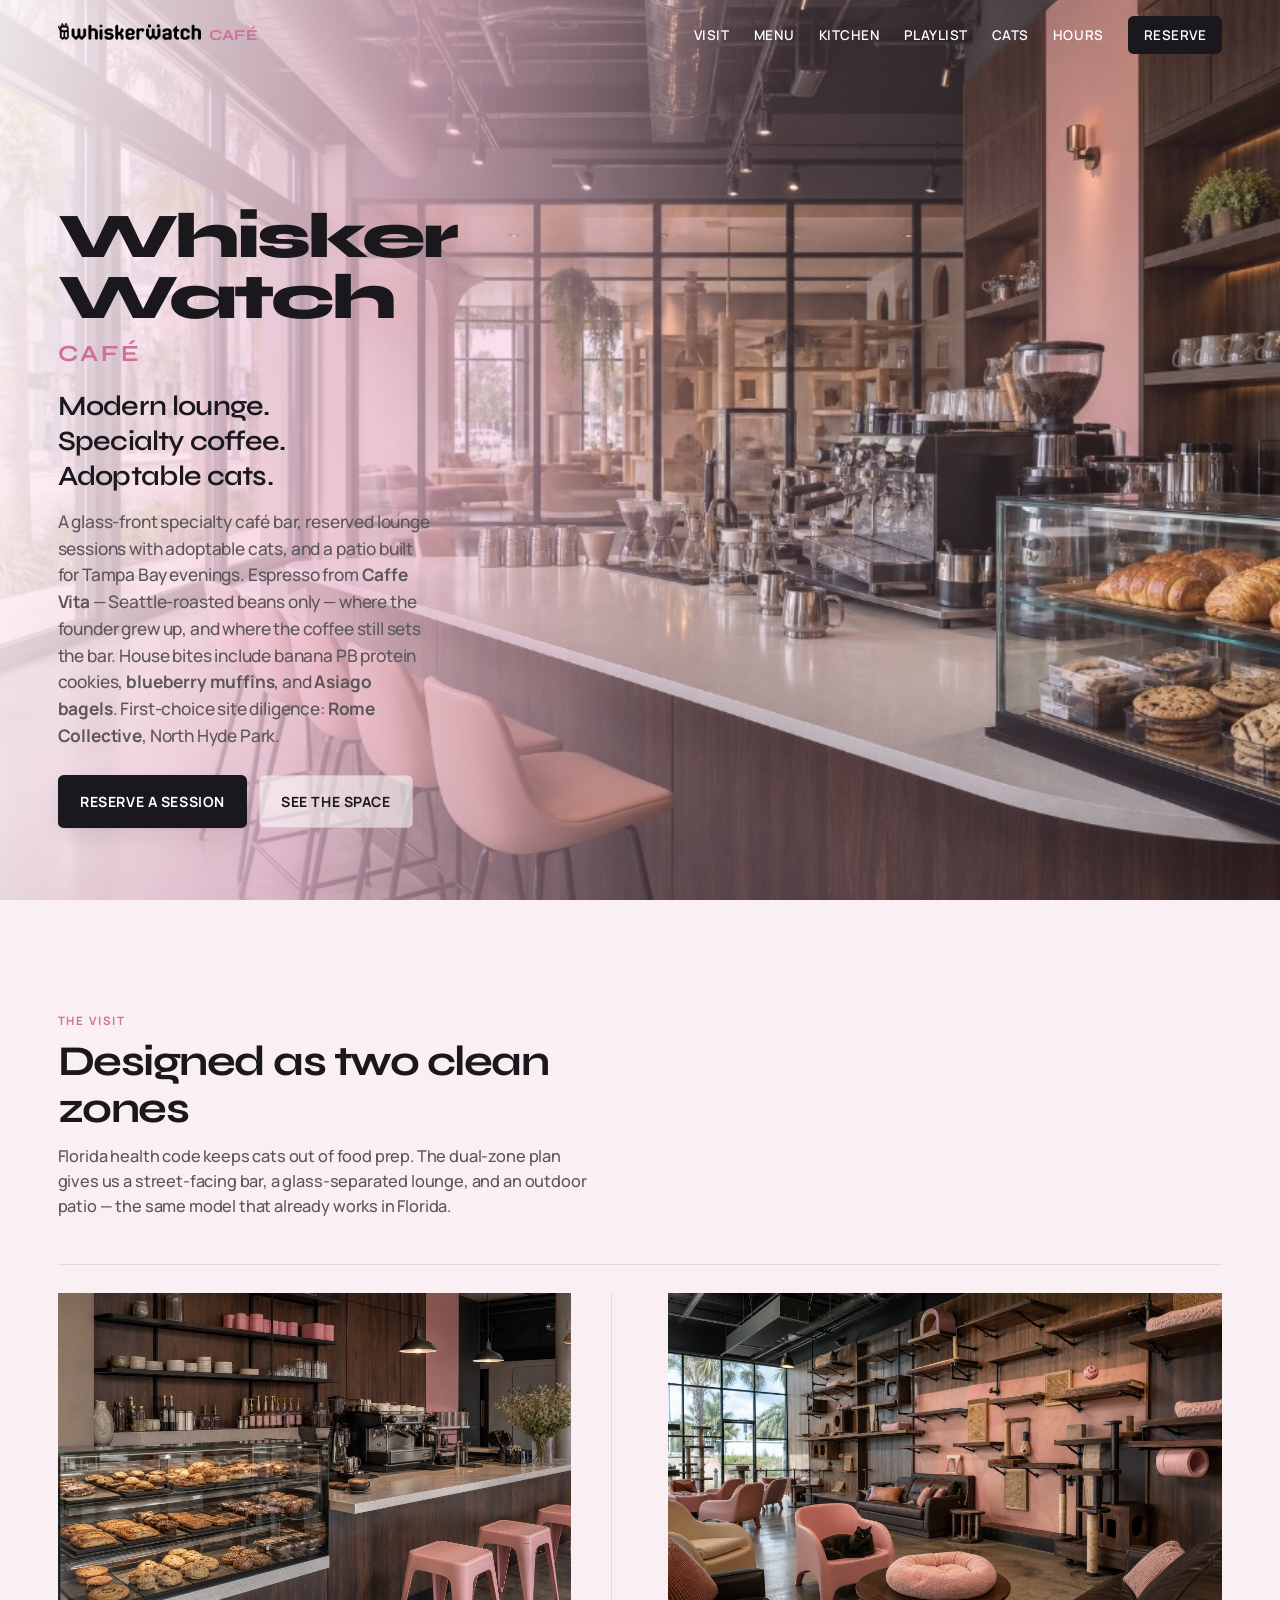
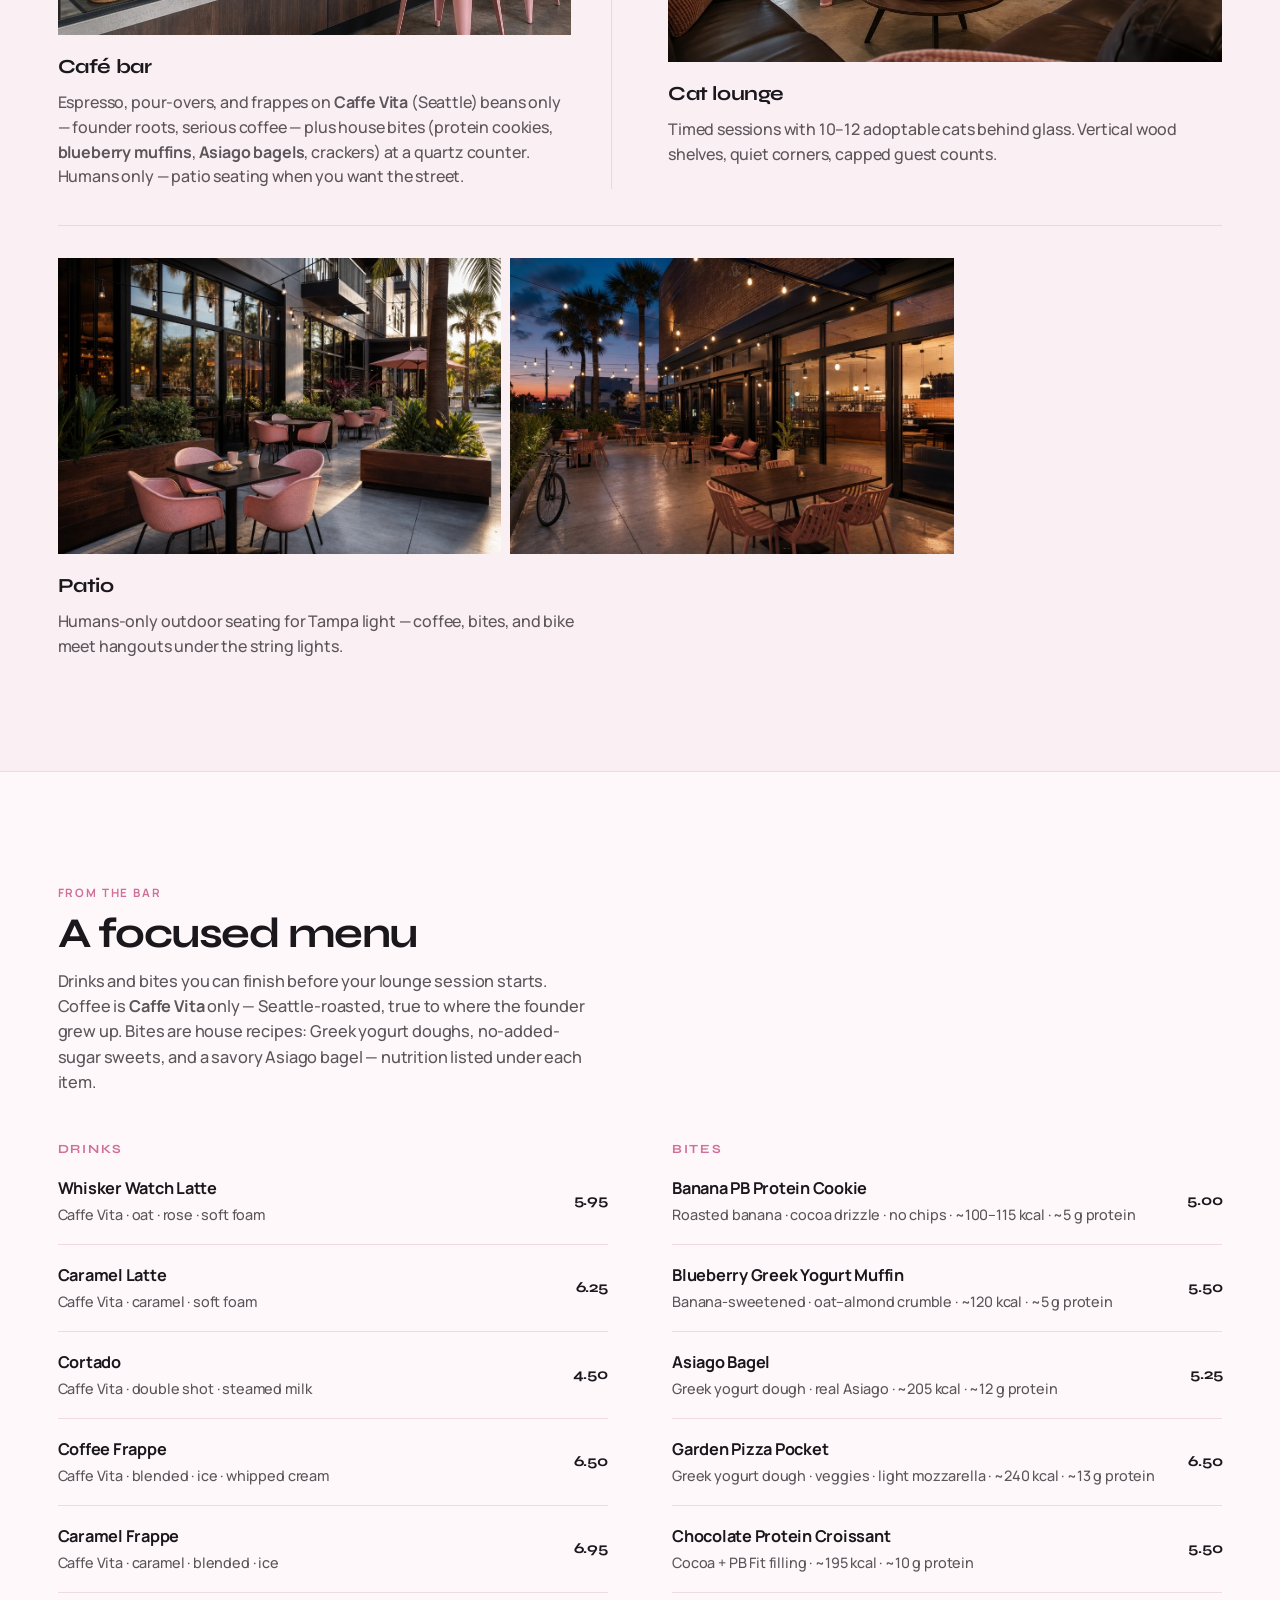
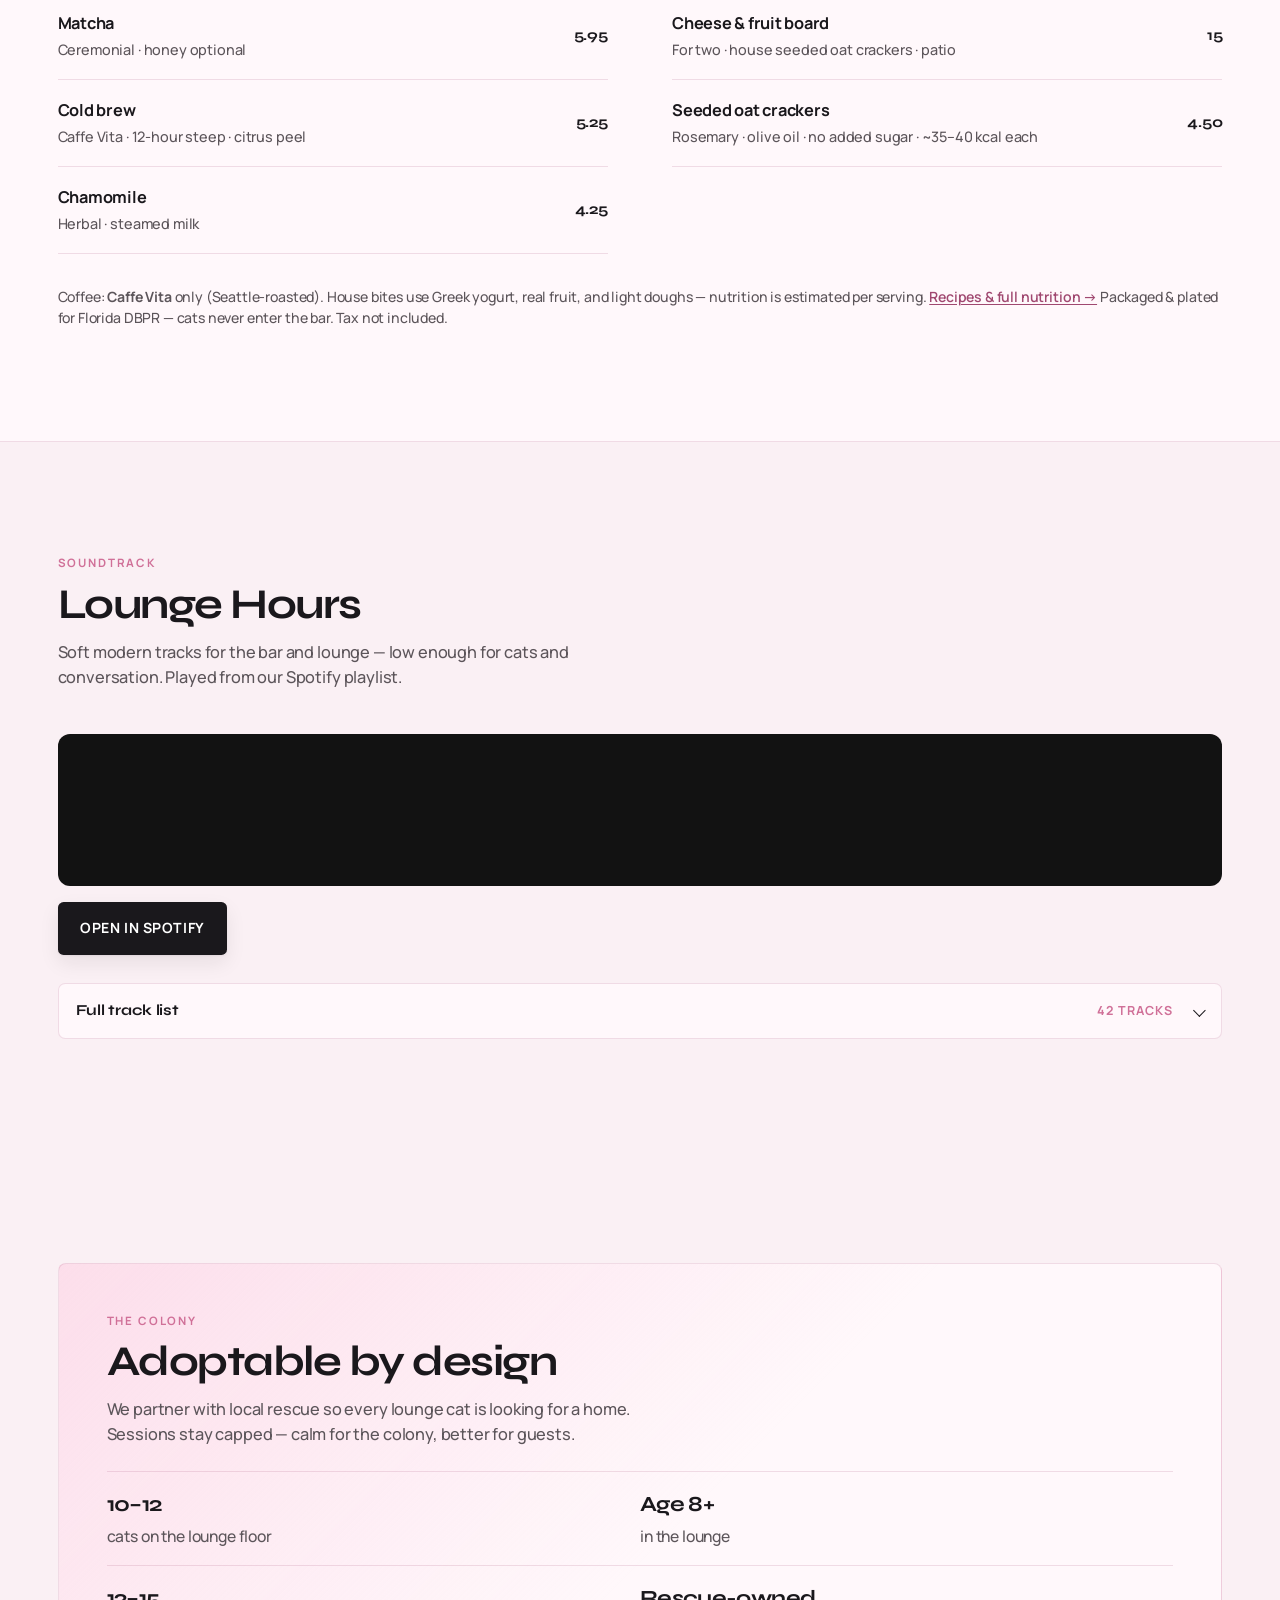
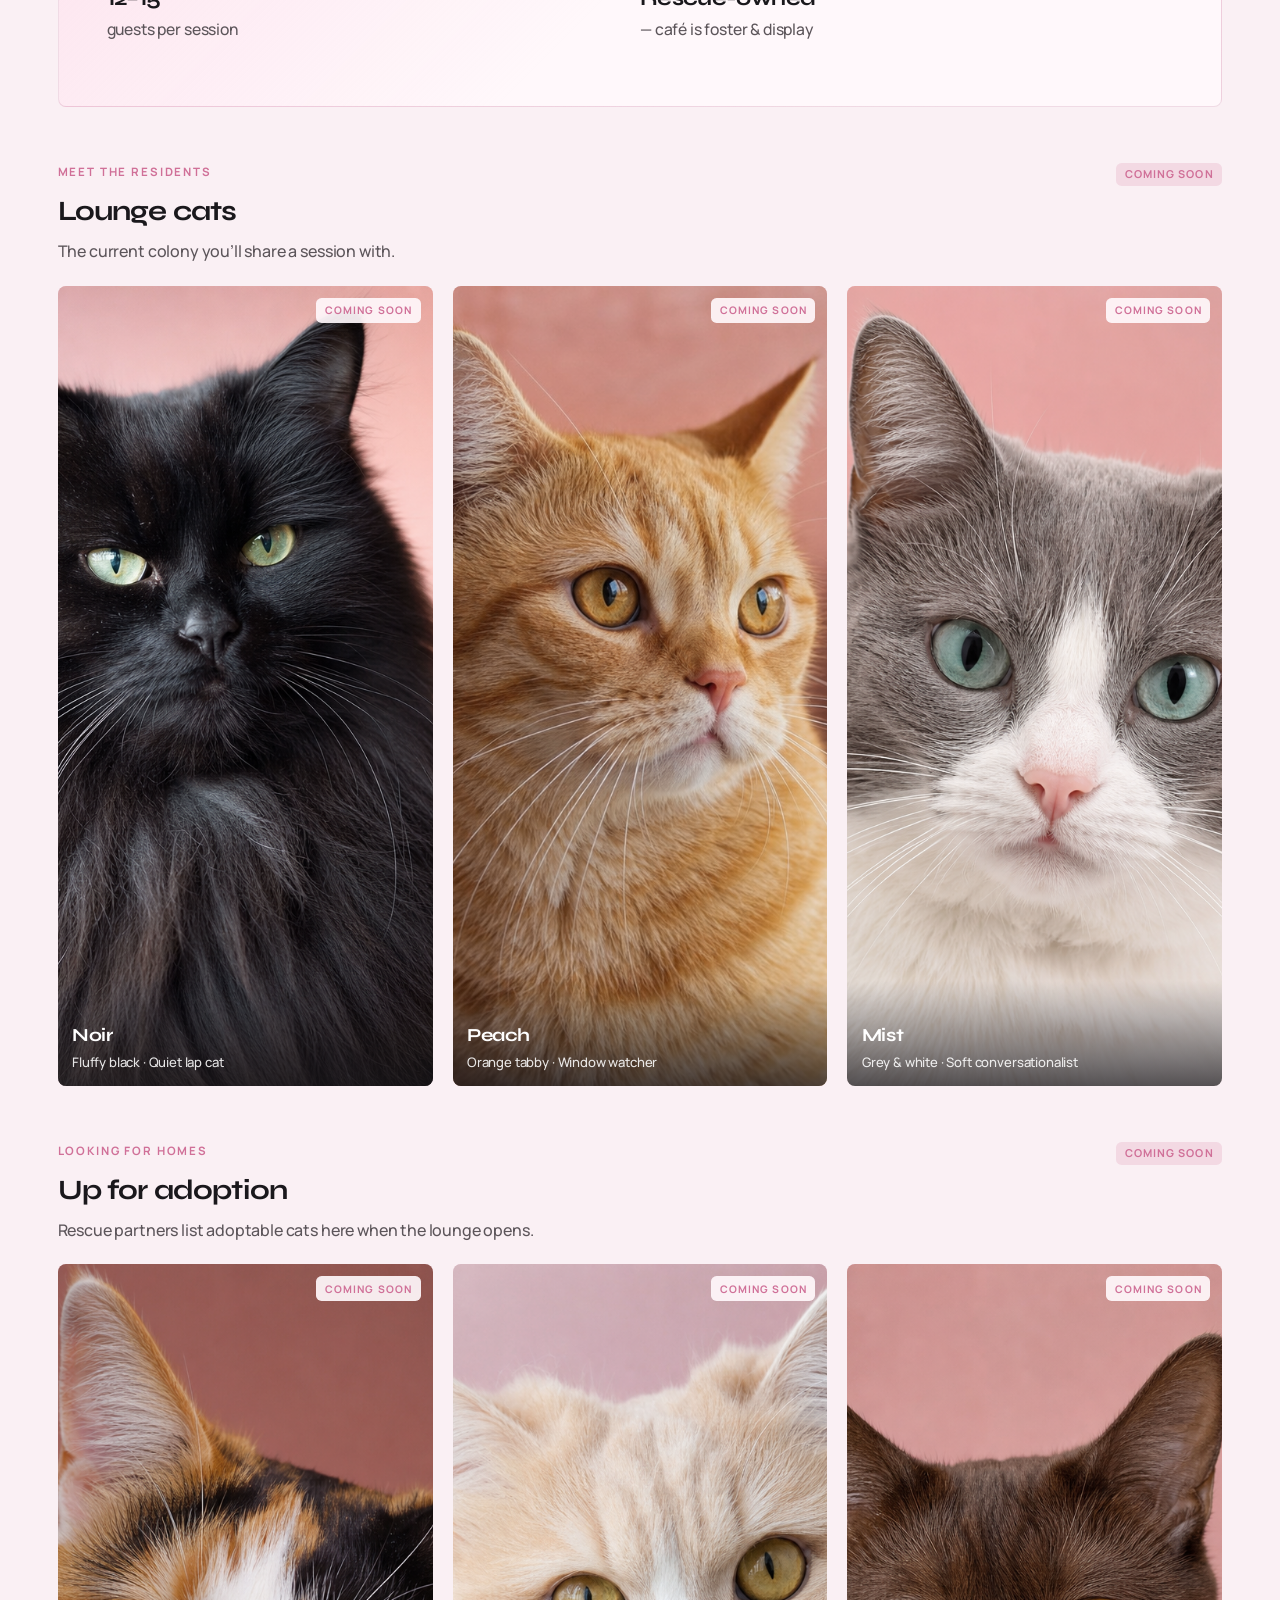
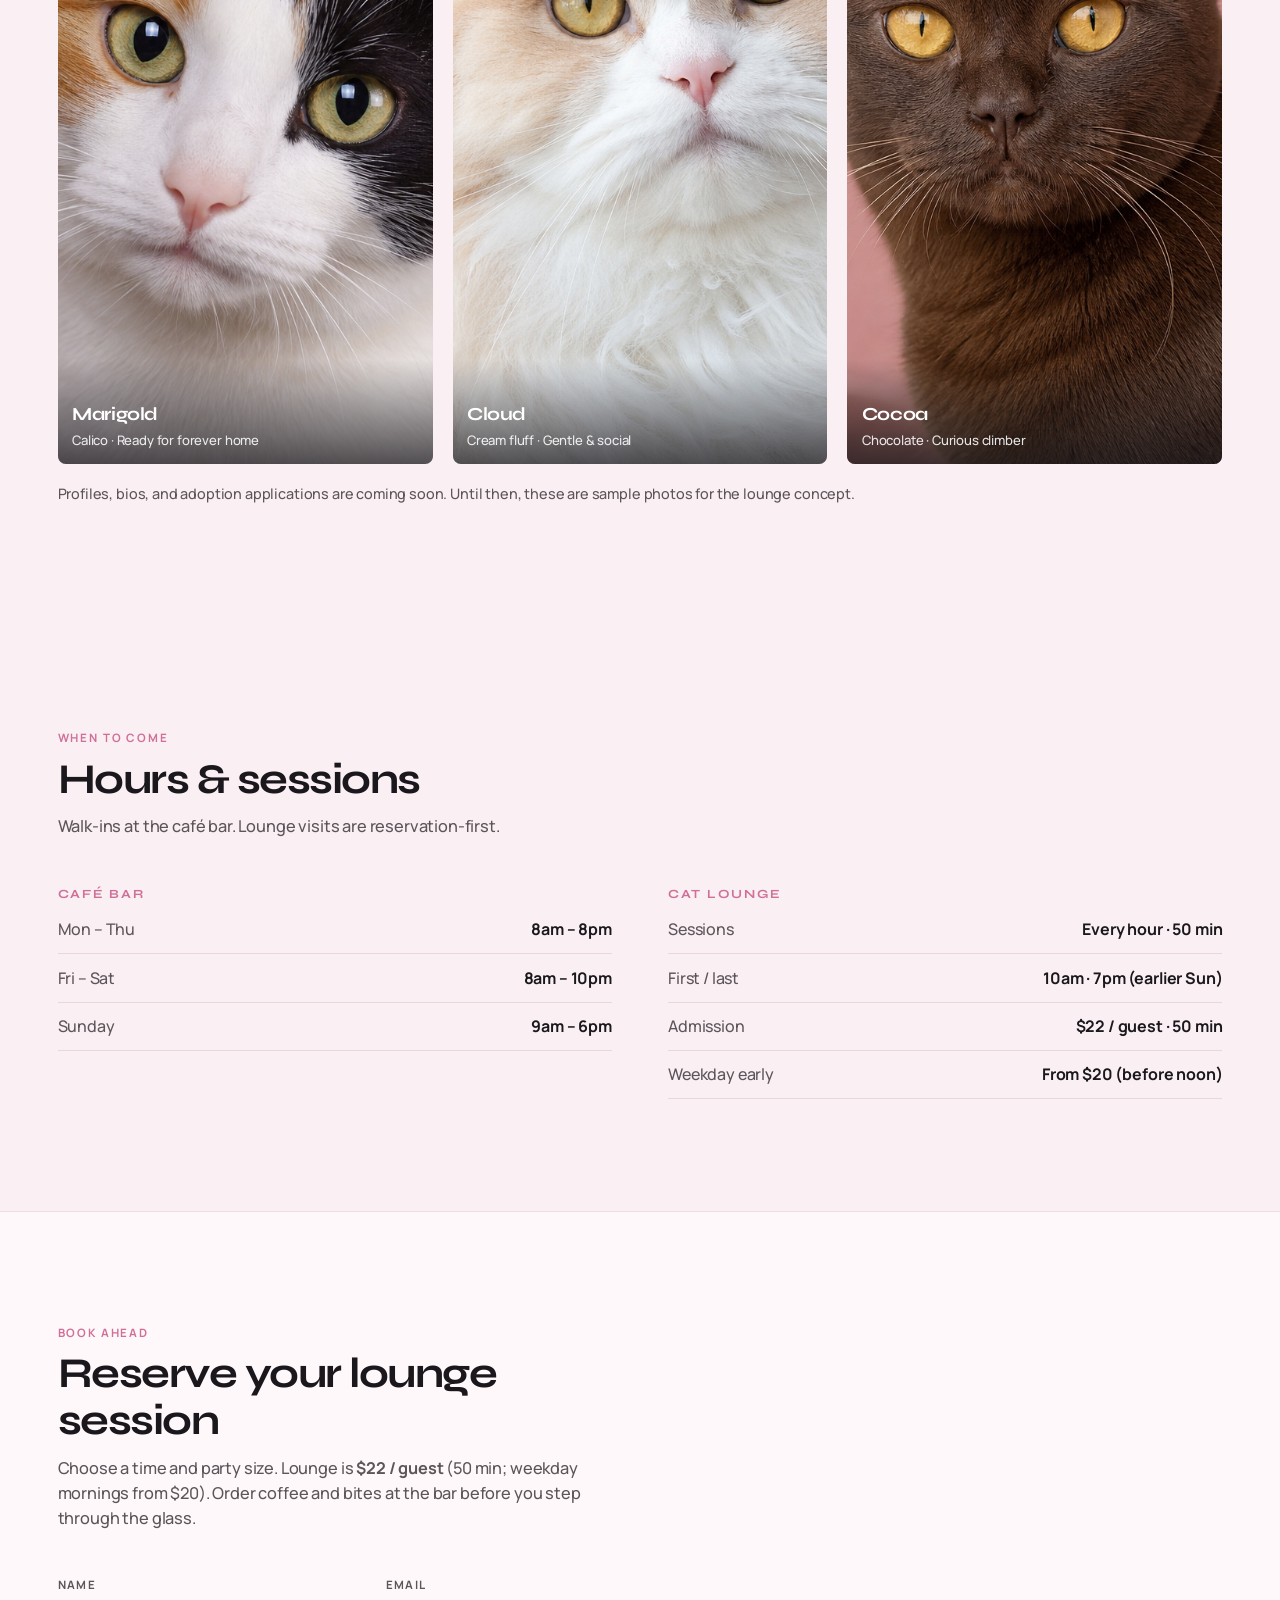
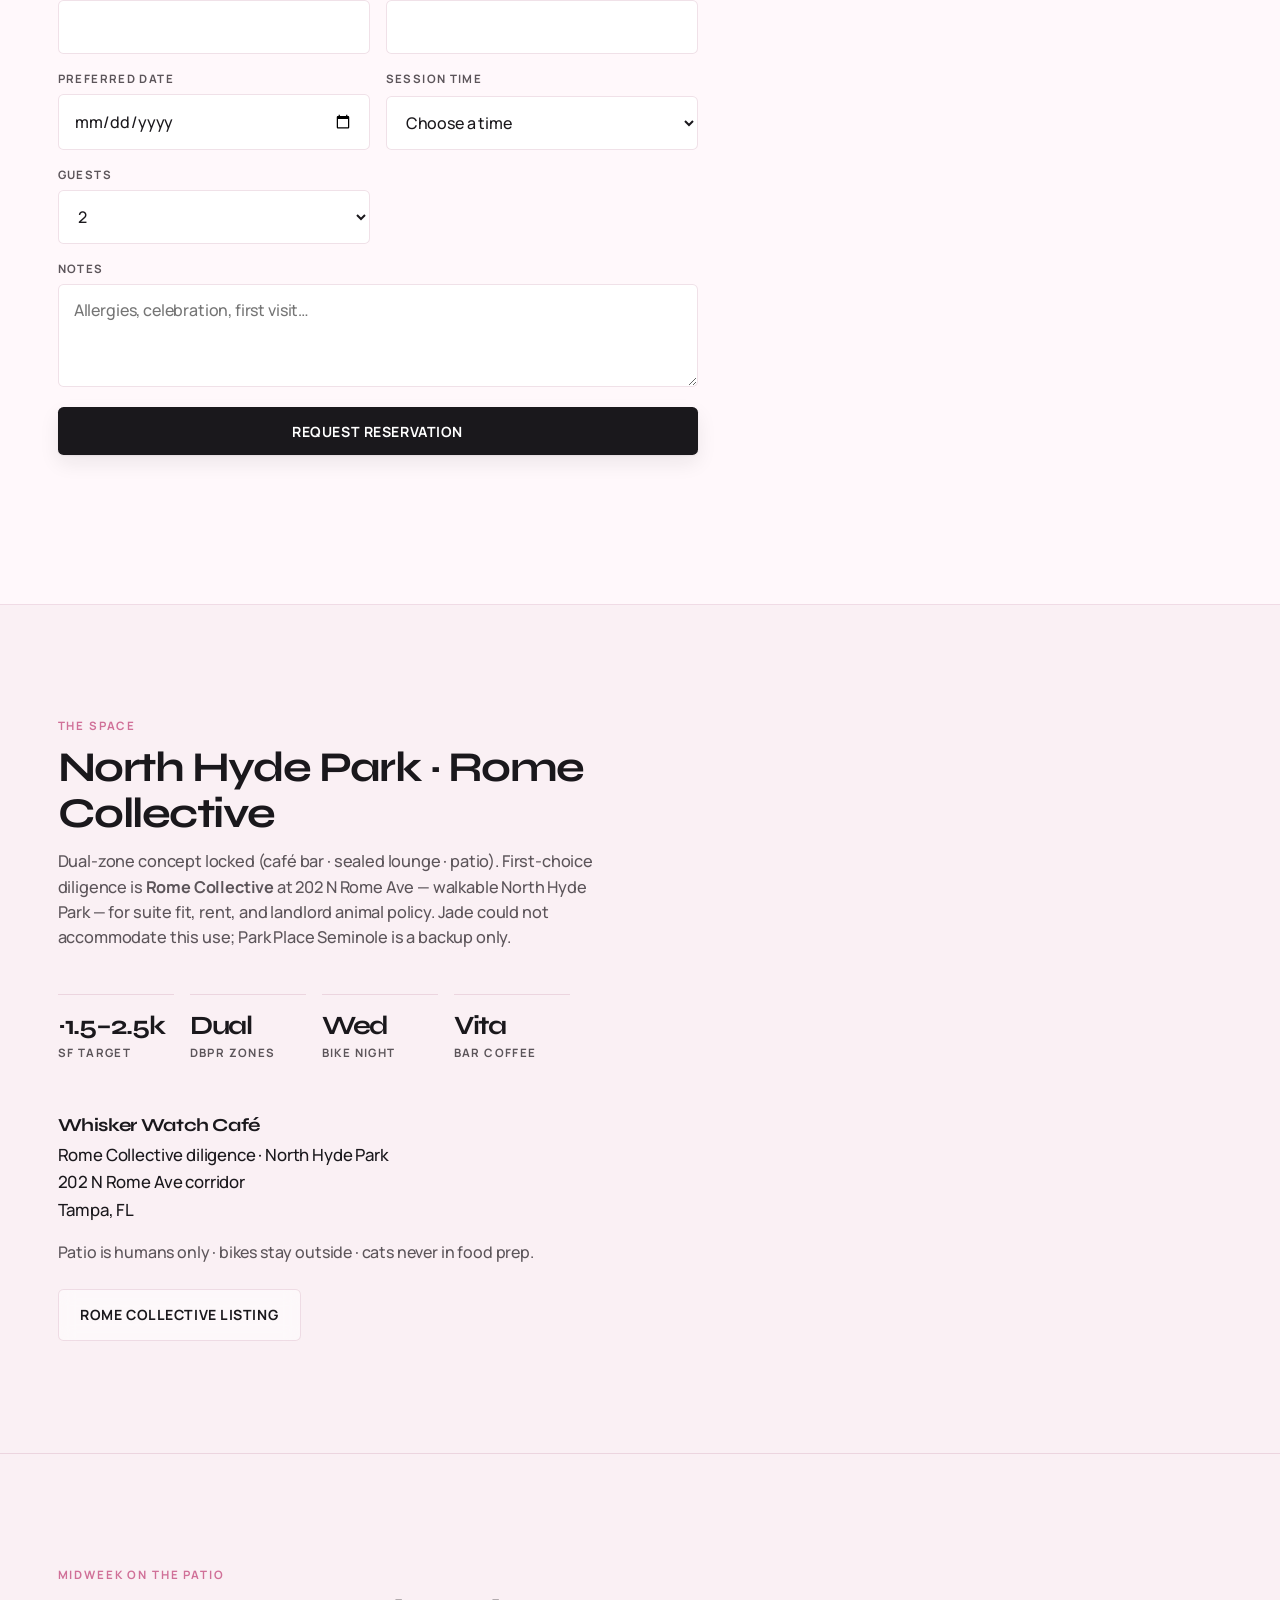
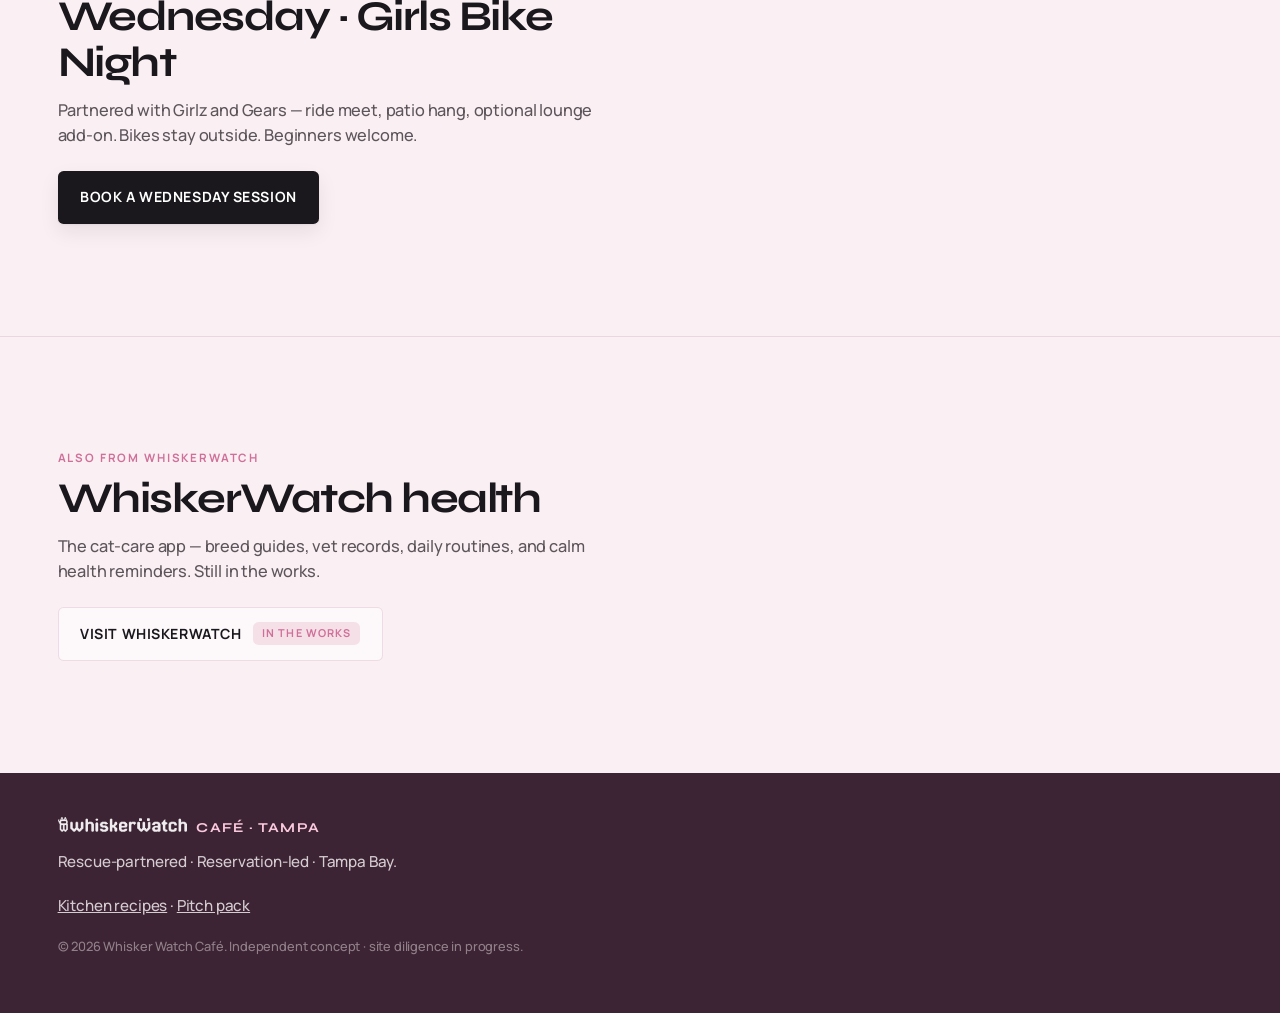
==== commit 4f9d317f: "Add garden pizza pocket to menu and kitchen." ====
--- a/index.html
+++ b/index.html
@@ -235,6 +235,11 @@
                 <span class="menu-item">Asiago Bagel</span>
                 <span class="menu-desc">Greek yogurt dough · real Asiago · ~205 kcal · ~12 g protein</span>
                 <span class="menu-price">5.25</span>
+              </li>
+              <li>
+                <span class="menu-item">Garden Pizza Pocket</span>
+                <span class="menu-desc">Greek yogurt dough · veggies · light mozzarella · ~240 kcal · ~13 g protein</span>
+                <span class="menu-price">6.50</span>
               </li>
               <li>
                 <span class="menu-item">Chocolate Protein Croissant</span>
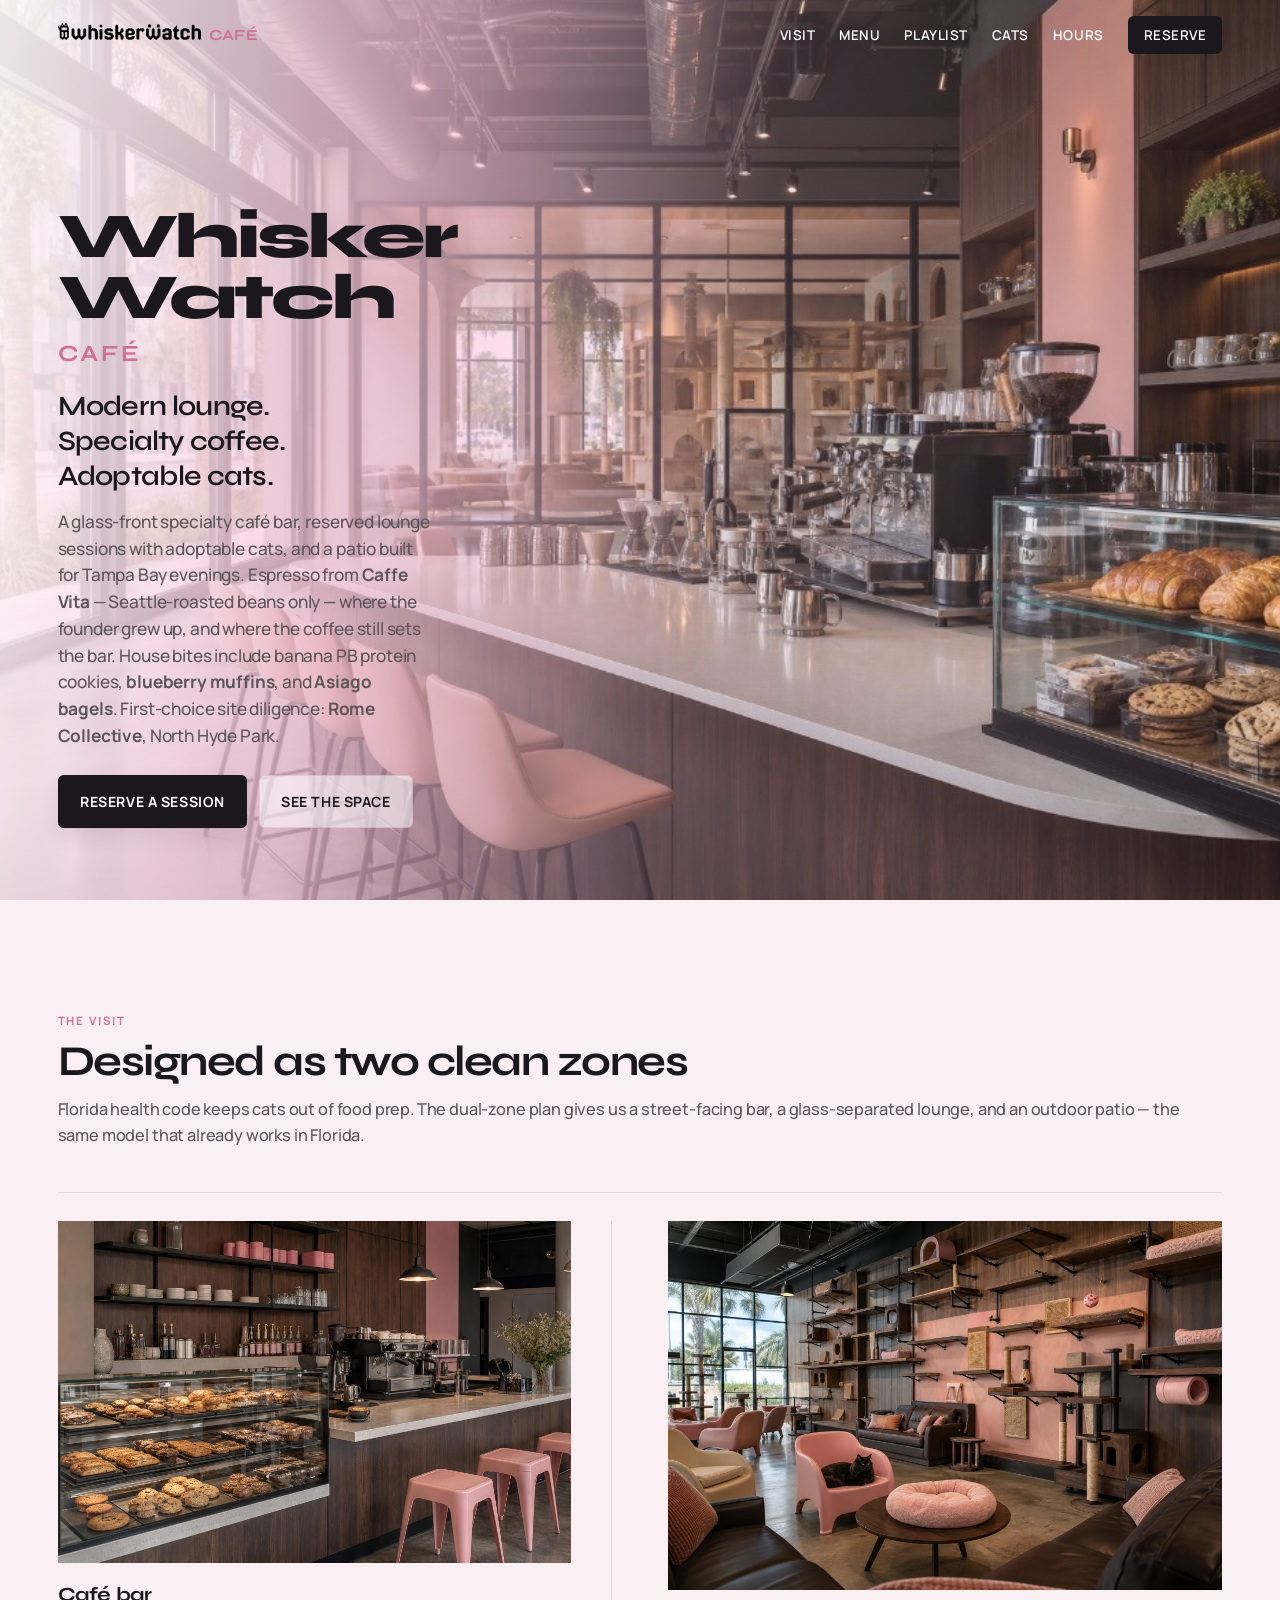
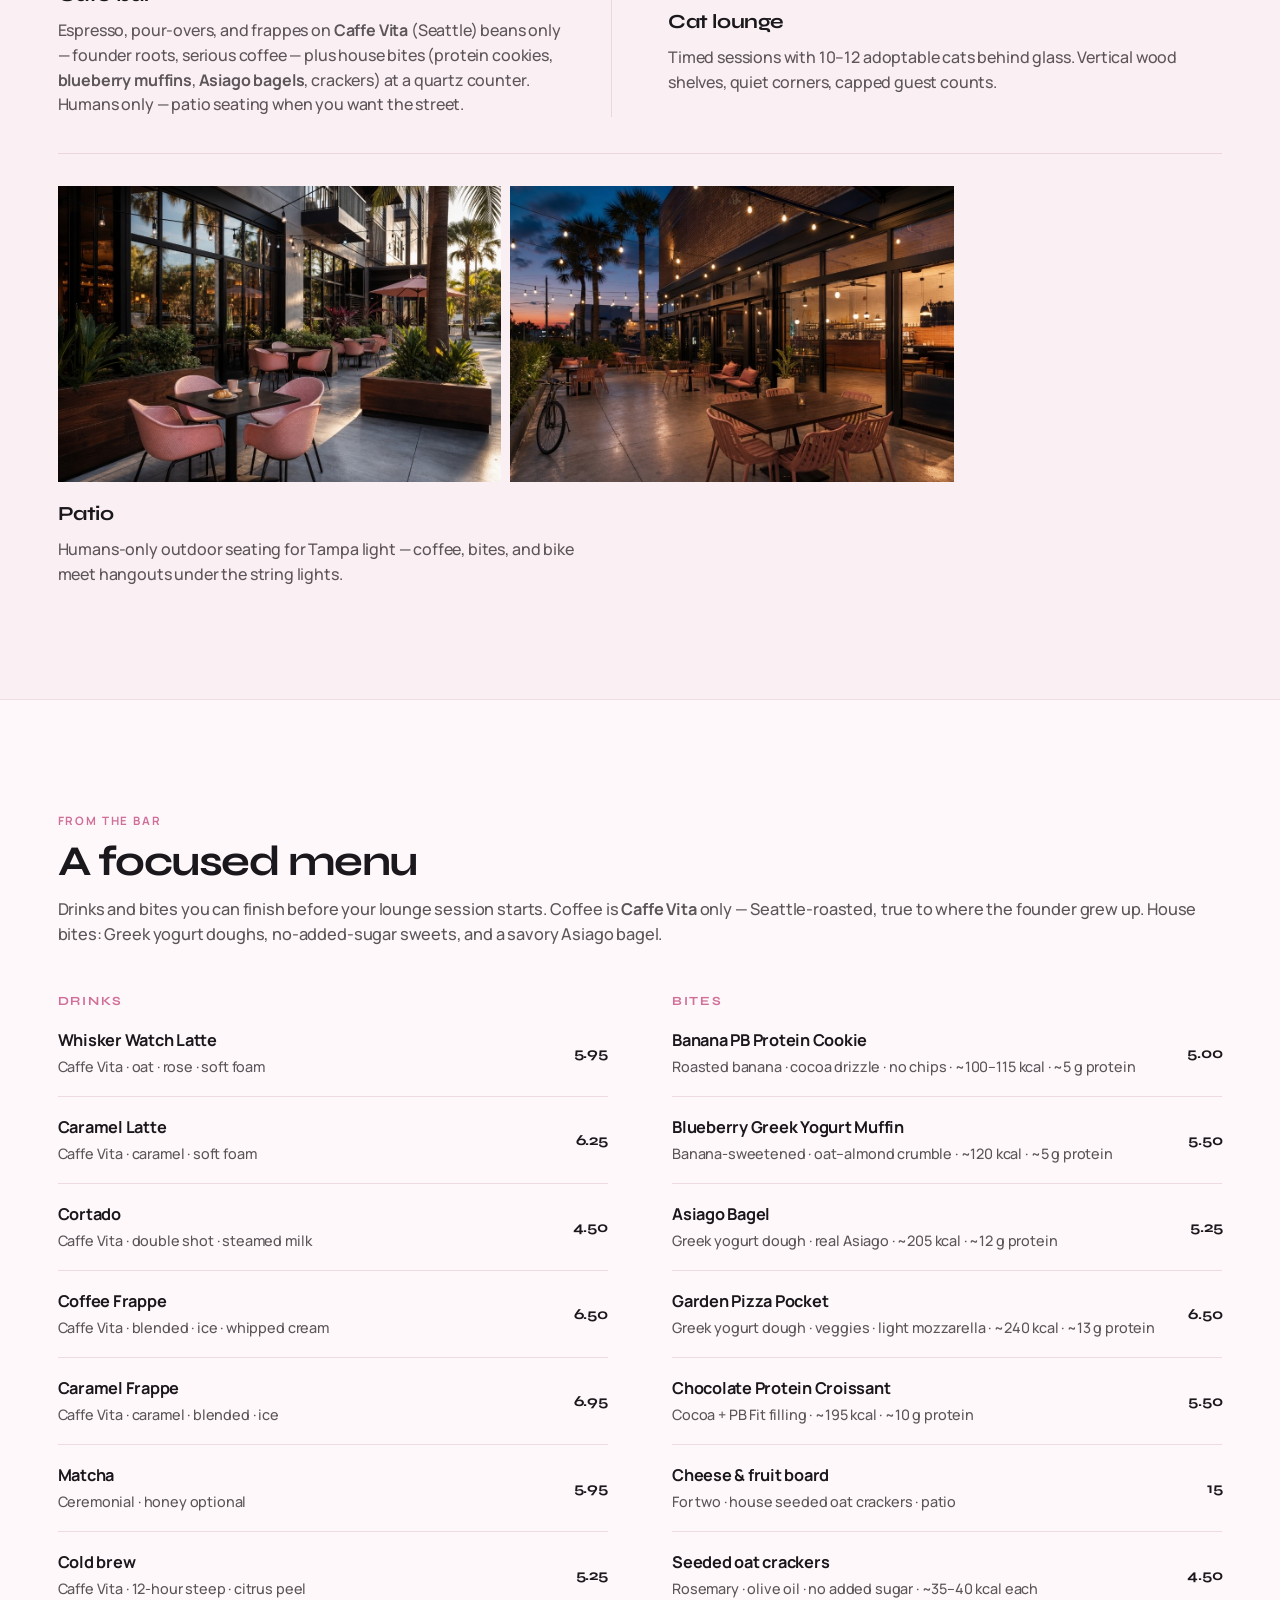
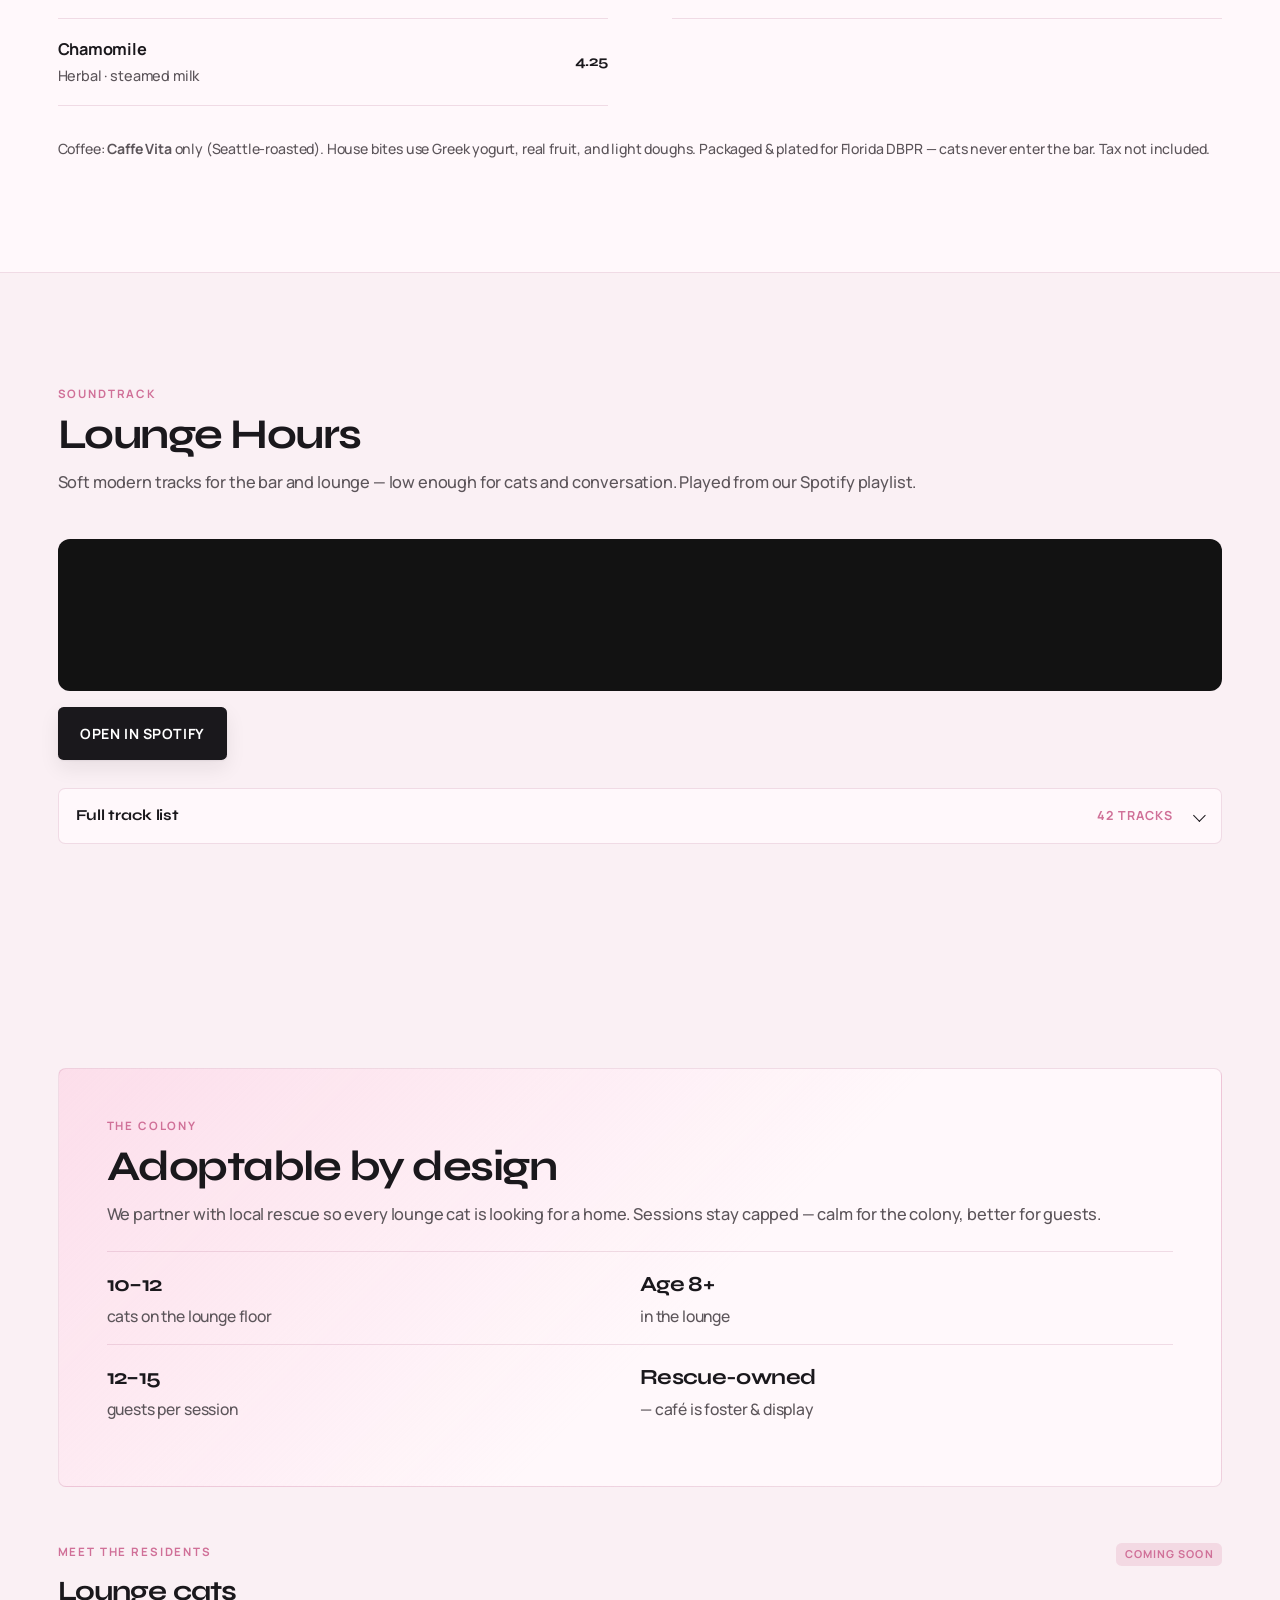
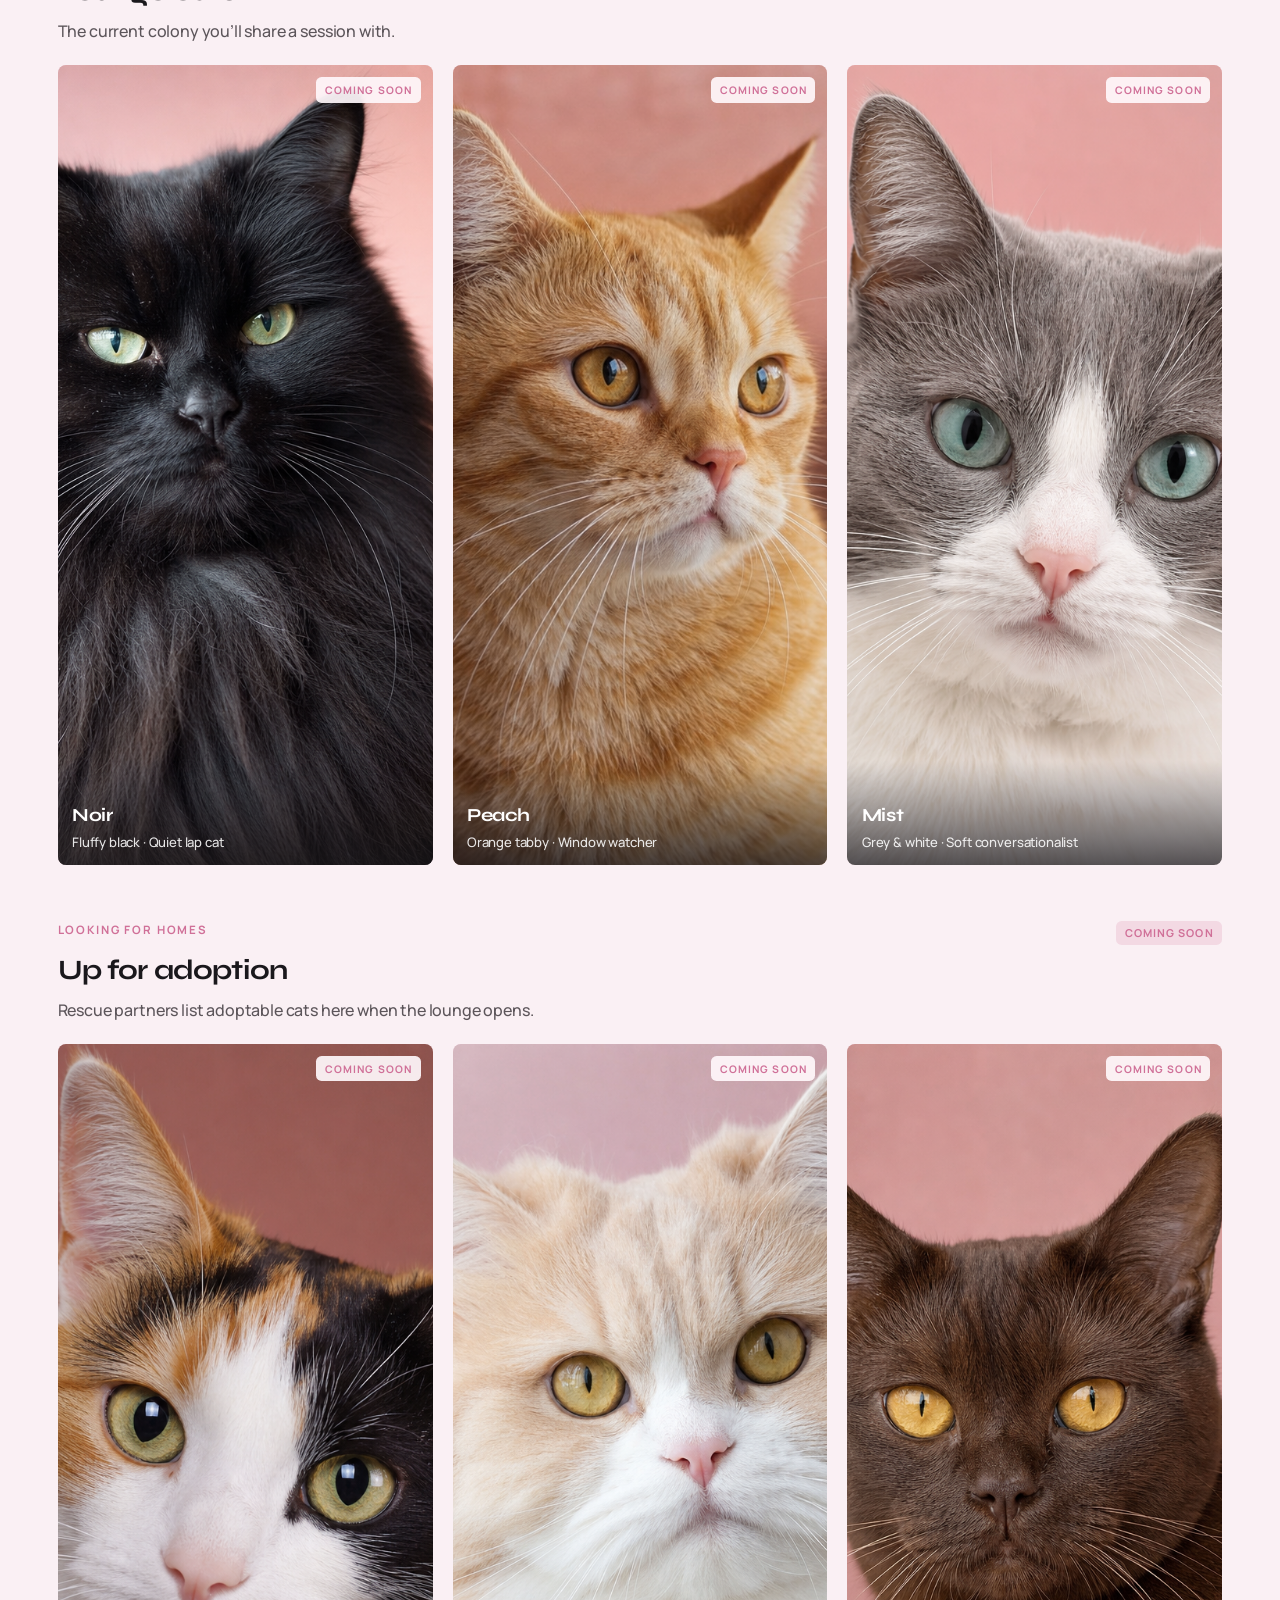
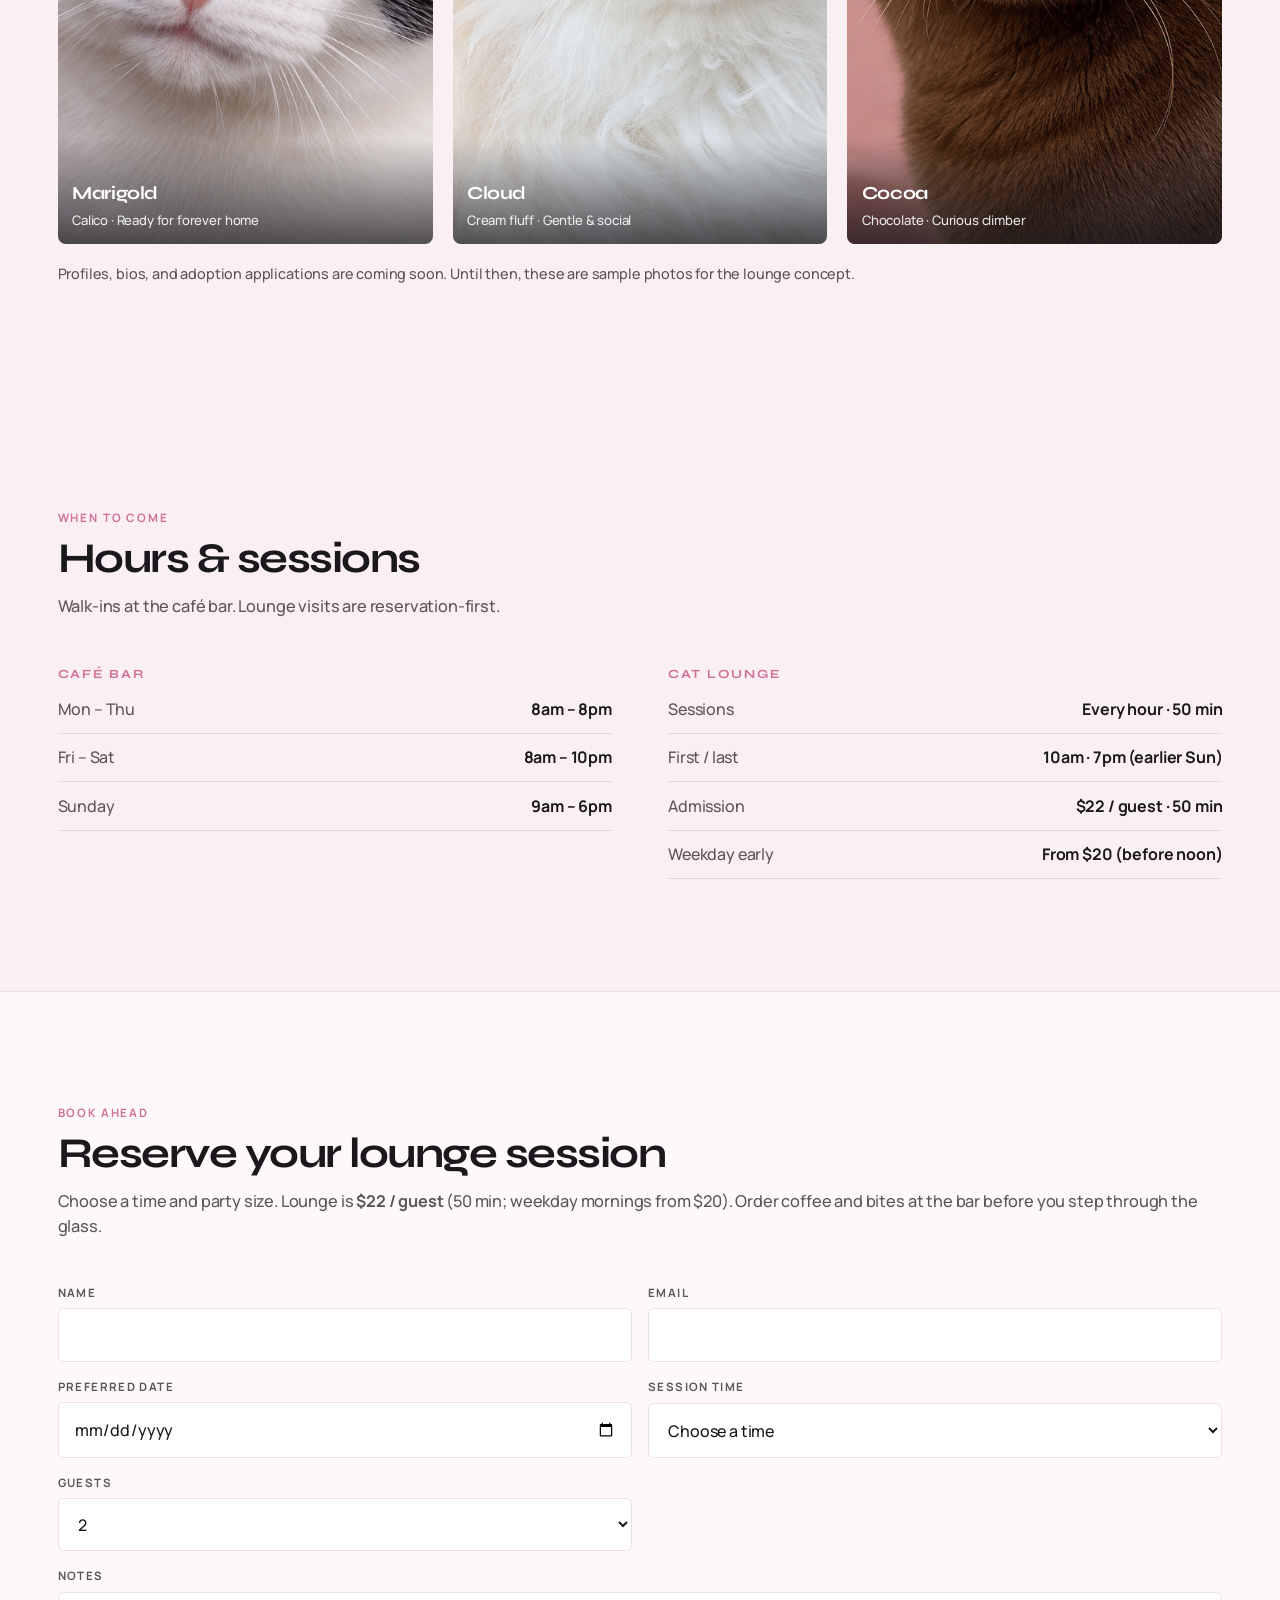
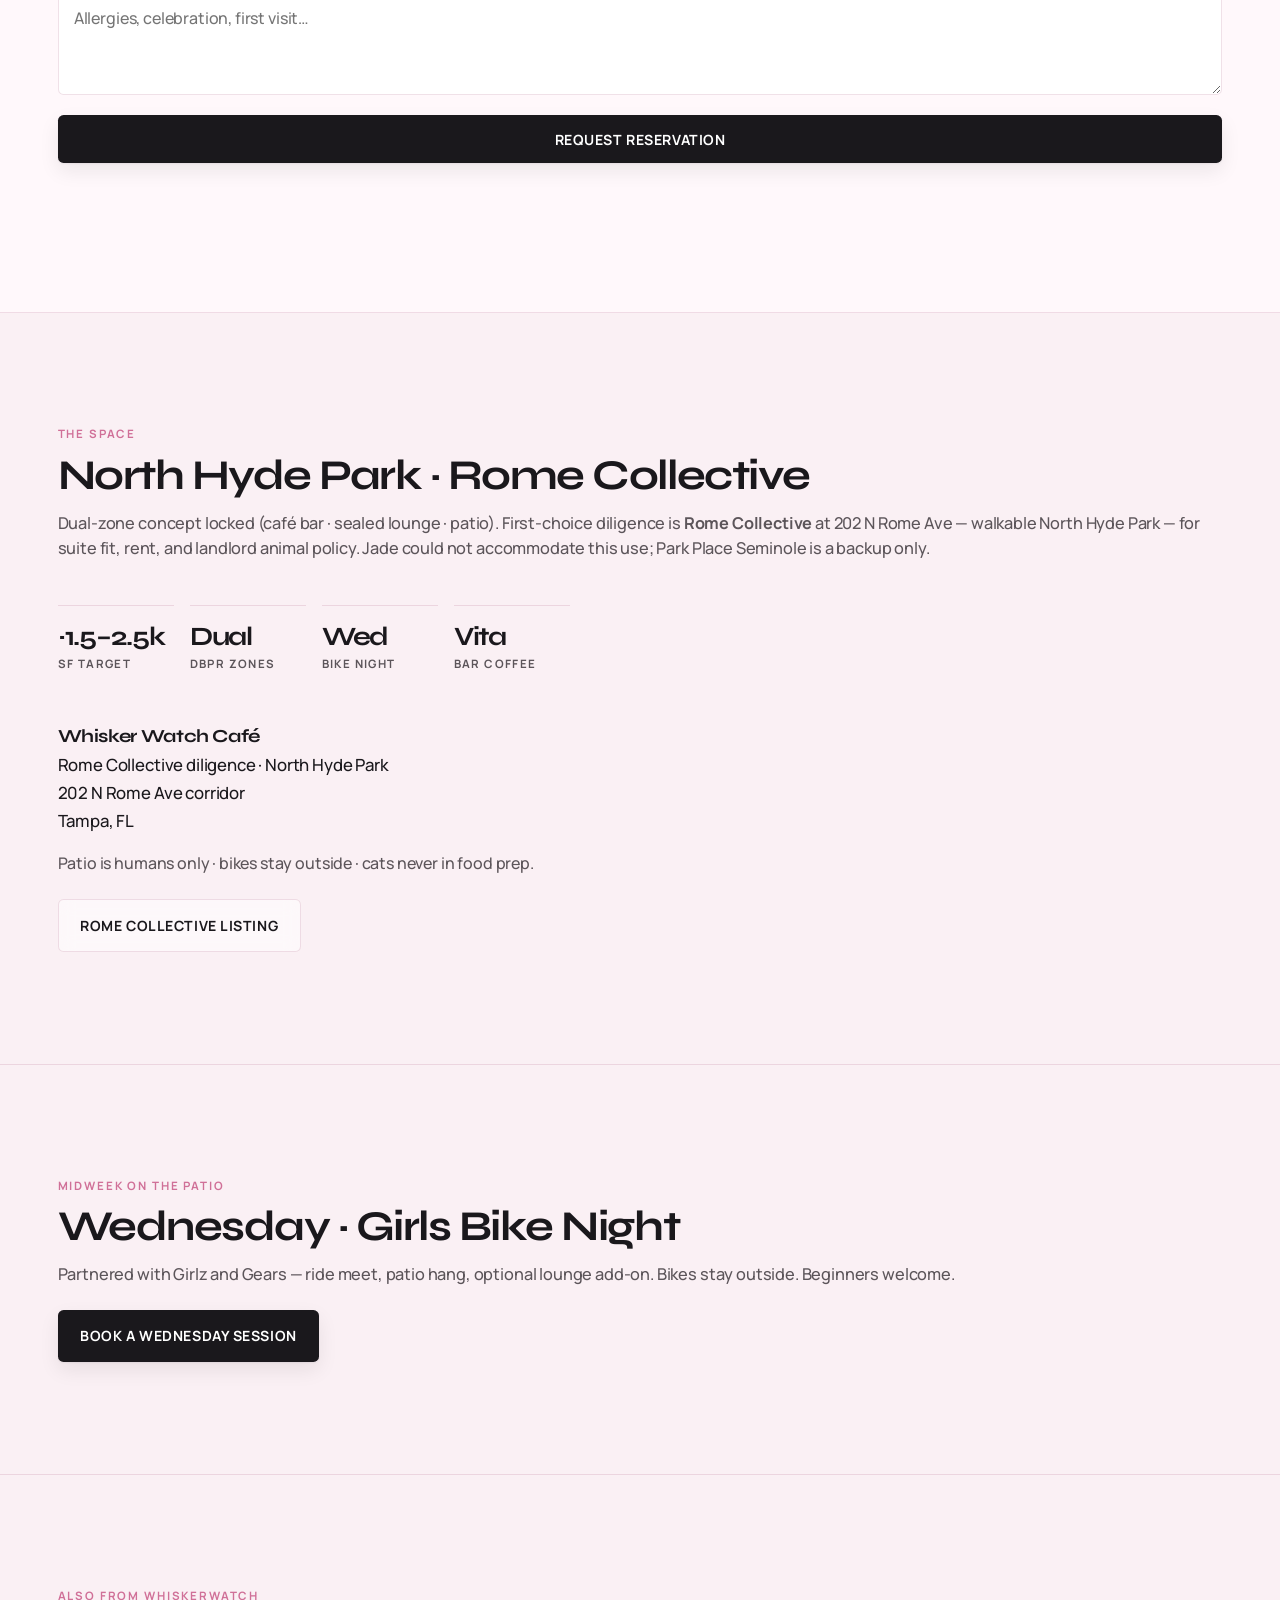
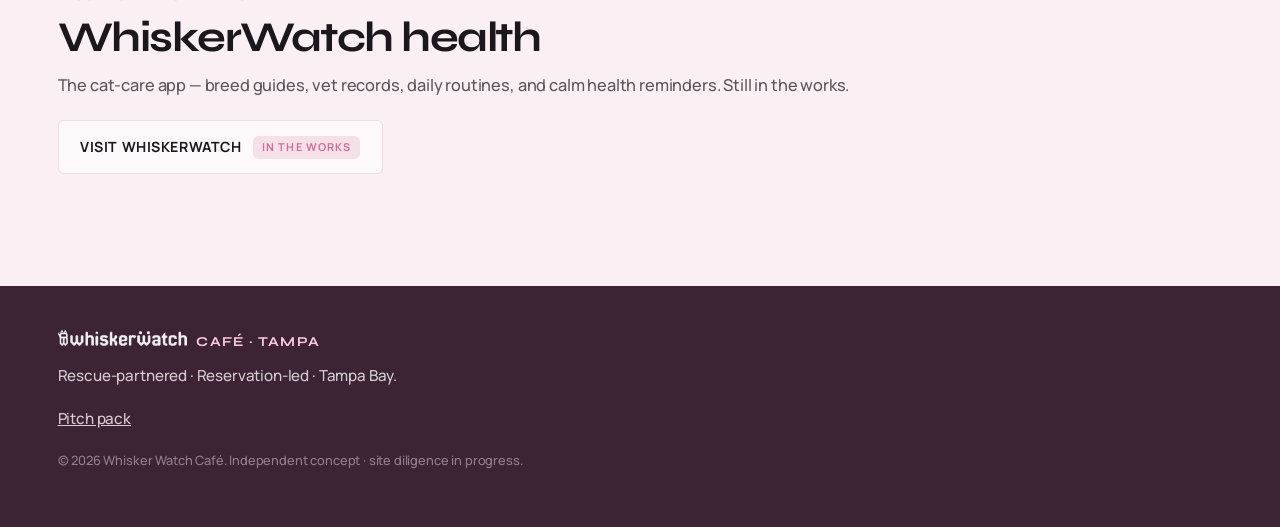
==== commit 216a7522: "Remove public kitchen recipes from the café site." ====
--- a/index.html
+++ b/index.html
@@ -29,7 +29,6 @@
       <nav class="site-nav" aria-label="Primary">
         <a href="#experience">Visit</a>
         <a href="#menu">Menu</a>
-        <a href="kitchen.html">Kitchen</a>
         <a href="#playlist">Playlist</a>
         <a href="#cats">Cats</a>
         <a href="#hours">Hours</a>
@@ -43,7 +42,6 @@
     <div class="mobile-nav" id="mobile-nav" hidden>
       <a href="#experience">Visit</a>
       <a href="#menu">Menu</a>
-      <a href="kitchen.html">Kitchen</a>
       <a href="#playlist">Playlist</a>
       <a href="#cats">Cats</a>
       <a href="#hours">Hours</a>
@@ -167,8 +165,8 @@
           <p>
             Drinks and bites you can finish before your lounge session starts.
             Coffee is <strong>Caffe Vita</strong> only — Seattle-roasted, true to where
-            the founder grew up. Bites are house recipes: Greek yogurt doughs, no-added-sugar
-            sweets, and a savory Asiago bagel — nutrition listed under each item.
+            the founder grew up. House bites: Greek yogurt doughs, no-added-sugar
+            sweets, and a savory Asiago bagel.
           </p>
         </header>
 
@@ -261,9 +259,8 @@
         </div>
         <p class="menu-note">
           Coffee: <strong>Caffe Vita</strong> only (Seattle-roasted). House bites use Greek yogurt,
-          real fruit, and light doughs — nutrition is estimated per serving.
-          <a href="kitchen.html">Recipes &amp; full nutrition →</a>
-          Packaged &amp; plated for Florida DBPR — cats never enter the bar. Tax not included.
+          real fruit, and light doughs. Packaged &amp; plated for Florida DBPR — cats never enter
+          the bar. Tax not included.
         </p>
       </section>
 
@@ -595,7 +592,7 @@
         <span>Café · Tampa</span>
       </div>
       <p class="footer-tag">Rescue-partnered · Reservation-led · Tampa Bay.</p>
-      <p class="footer-tag"><a href="kitchen.html">Kitchen recipes</a> · <a href="pitch/">Pitch pack</a></p>
+      <p class="footer-tag"><a href="pitch/">Pitch pack</a></p>
       <p class="footer-fine">
         © <span id="year"></span> Whisker Watch Café. Independent concept · site diligence in progress.
       </p>
--- a/styles.css
+++ b/styles.css
@@ -13,7 +13,7 @@
   --footer: #3d2434;
   --white: #ffffff;
   --shadow-btn: 0 1px 2px rgba(26, 24, 28, 0.06), 0 8px 20px rgba(26, 24, 28, 0.08);
-  --page-gutter: clamp(1.25rem, 4.5vw, 4rem);
+  --page-gutter: clamp(1rem, 4.5vw, 4rem);
   --font-display: "Syne", "Avenir Next", sans-serif;
   --font-body: "Manrope", "Avenir Next", sans-serif;
   --radius: 0.35rem;
@@ -28,7 +28,10 @@
 
 html {
   scroll-behavior: smooth;
+  scroll-padding-top: calc(4.25rem + env(safe-area-inset-top));
   background: var(--paper);
+  -webkit-text-size-adjust: 100%;
+  text-size-adjust: 100%;
 }
 
 body {
@@ -43,6 +46,7 @@
   line-height: 1.55;
   font-weight: 500;
   letter-spacing: -0.01em;
+  overflow-x: clip;
 }
 
 img {
@@ -194,14 +198,17 @@
 .mobile-nav {
   position: fixed;
   inset: 0;
-  z-index: 35;
+  z-index: 45;
   display: flex;
   flex-direction: column;
   justify-content: center;
   gap: 1.25rem;
-  padding: var(--page-gutter);
+  padding: max(1.25rem, env(safe-area-inset-top)) var(--page-gutter)
+    max(1.25rem, env(safe-area-inset-bottom));
   background: rgba(247, 242, 244, 0.98);
   backdrop-filter: blur(16px);
+  overflow-y: auto;
+  -webkit-overflow-scrolling: touch;
 }
 
 .mobile-nav[hidden] {
@@ -236,6 +243,8 @@
   display: grid;
   align-items: end;
   overflow: hidden;
+  width: 100%;
+  max-width: 100%;
   color: var(--ink);
 }
 
@@ -243,14 +252,20 @@
   position: absolute;
   inset: 0;
   z-index: 0;
+  overflow: hidden;
+  width: 100%;
+  max-width: 100%;
+  contain: paint;
 }
 
 .hero-photo {
   width: 100%;
   height: 100%;
+  max-width: none;
   object-fit: cover;
   object-position: 42% 48%;
-  transform: scale(1.05);
+  transform: scale(1.04);
+  transform-origin: center center;
   animation: hero-drift 20s var(--ease-out) infinite alternate;
 }
 
@@ -273,7 +288,7 @@
     transform: scale(1.03) translate3d(0, 0, 0);
   }
   to {
-    transform: scale(1.07) translate3d(-1%, 0.5%, 0);
+    transform: scale(1.06) translate3d(0, 0.4%, 0);
   }
 }
 
@@ -281,6 +296,8 @@
   position: relative;
   z-index: 1;
   max-width: 36rem;
+  width: 100%;
+  min-width: 0;
   padding: clamp(6rem, 12vh, 7.5rem) var(--page-gutter) clamp(2.5rem, 8vh, 4.5rem);
   animation: rise-in 0.85s var(--ease-out) both;
 }
@@ -302,15 +319,21 @@
   align-items: baseline;
   gap: 0.45rem 0.7rem;
   margin: 0 0 1.1rem;
+  max-width: 100%;
+  min-width: 0;
 }
 
 .brand-lockup-name {
   font-family: var(--font-display);
-  font-size: clamp(2.4rem, 7vw, 4rem);
+  font-size: clamp(1.85rem, 9vw, 4rem);
   font-weight: 800;
   line-height: 0.95;
   letter-spacing: -0.045em;
   color: var(--ink);
+  min-width: 0;
+  max-width: 100%;
+  overflow-wrap: anywhere;
+  hyphens: manual;
 }
 
 .brand-lockup-cafe {
@@ -325,11 +348,11 @@
 .hero h1 {
   margin: 0 0 0.9rem;
   font-family: var(--font-display);
-  font-size: clamp(1.35rem, 3vw, 1.75rem);
+  font-size: clamp(1.25rem, 4.2vw, 1.75rem);
   font-weight: 600;
   line-height: 1.25;
   letter-spacing: -0.025em;
-  max-width: 18ch;
+  max-width: min(18ch, 100%);
   color: var(--ink);
 }
 
@@ -338,7 +361,7 @@
   font-size: clamp(0.98rem, 2vw, 1.08rem);
   font-weight: 500;
   color: var(--muted);
-  max-width: 34ch;
+  max-width: min(34ch, 100%);
 }
 
 .hero-actions {
@@ -365,8 +388,21 @@
 
   .hero-copy {
     max-width: none;
-    padding-top: 5.5rem;
+    padding-top: calc(5.25rem + env(safe-area-inset-top));
     padding-bottom: max(2rem, env(safe-area-inset-bottom));
+  }
+
+  .brand-lockup-name {
+    font-size: clamp(1.7rem, 10.5vw, 2.55rem);
+  }
+
+  .hero-actions {
+    flex-direction: column;
+    align-items: stretch;
+  }
+
+  .hero-actions .btn {
+    width: 100%;
   }
 }
 
@@ -588,7 +624,7 @@
 
 .menu-list li {
   display: grid;
-  grid-template-columns: 1fr auto;
+  grid-template-columns: minmax(0, 1fr) auto;
   grid-template-areas:
     "item price"
     "desc price";
@@ -596,6 +632,7 @@
   align-items: baseline;
   padding-bottom: 1.1rem;
   border-bottom: 1px solid var(--line);
+  min-width: 0;
 }
 
 .menu-item {
@@ -603,6 +640,8 @@
   font-weight: 700;
   font-size: 1.02rem;
   letter-spacing: -0.015em;
+  min-width: 0;
+  overflow-wrap: anywhere;
 }
 
 .menu-desc {
@@ -610,6 +649,8 @@
   font-size: 0.9rem;
   color: var(--muted);
   font-weight: 500;
+  min-width: 0;
+  overflow-wrap: anywhere;
 }
 
 .menu-price {
@@ -654,10 +695,12 @@
 .kitchen-hero h1 {
   margin: 0.35rem 0 0.75rem;
   font-family: var(--font-display);
-  font-size: clamp(2.1rem, 5vw, 3.2rem);
+  font-size: clamp(1.75rem, 8vw, 3.2rem);
   font-weight: 800;
   letter-spacing: -0.03em;
   line-height: 1.05;
+  max-width: 100%;
+  overflow-wrap: anywhere;
 }
 
 .kitchen-hero p {
@@ -671,9 +714,10 @@
   display: flex;
   flex-wrap: wrap;
   justify-content: center;
-  gap: 0.55rem 1rem;
+  gap: 0.55rem 0.85rem;
   padding: 0 var(--page-gutter) 2rem;
   border-bottom: 1px solid var(--line);
+  max-width: 100%;
 }
 
 .kitchen-toc a {
@@ -693,9 +737,11 @@
 .recipe {
   padding: 2.75rem var(--page-gutter);
   max-width: 52rem;
+  width: 100%;
   margin: 0 auto;
   border-bottom: 1px solid var(--line);
   text-align: center;
+  min-width: 0;
 }
 
 .recipe-tag {
@@ -705,14 +751,17 @@
   letter-spacing: 0.14em;
   text-transform: uppercase;
   color: var(--pink-accent);
+  overflow-wrap: anywhere;
 }
 
 .recipe h2 {
   margin: 0.35rem 0 0.5rem;
   font-family: var(--font-display);
-  font-size: clamp(1.55rem, 3vw, 2rem);
+  font-size: clamp(1.35rem, 5.5vw, 2rem);
   font-weight: 800;
   letter-spacing: -0.02em;
+  max-width: 100%;
+  overflow-wrap: anywhere;
 }
 
 .recipe-lead {
@@ -727,6 +776,9 @@
   font-weight: 700;
   font-size: 0.98rem;
   color: var(--blush-deep);
+  max-width: 100%;
+  overflow-wrap: anywhere;
+  padding-inline: 0.25rem;
 }
 
 .recipe-grid {
@@ -757,7 +809,8 @@
   padding: 0;
   list-style-position: inside;
   color: var(--ink);
-  max-width: 28rem;
+  max-width: min(28rem, 100%);
+  overflow-wrap: anywhere;
 }
 
 .recipe li {
@@ -771,10 +824,10 @@
 .recipe-nutrition dl,
 .recipe-nutrition-inline {
   display: grid;
-  grid-template-columns: repeat(auto-fill, minmax(7.5rem, 1fr));
+  grid-template-columns: repeat(auto-fill, minmax(6.5rem, 1fr));
   gap: 0.65rem 1rem;
   margin: 0 auto;
-  max-width: 32rem;
+  max-width: min(32rem, 100%);
   justify-items: center;
 }
 
@@ -1189,11 +1242,13 @@
   gap: 1rem;
   padding-bottom: 0.7rem;
   border-bottom: 1px solid var(--line);
+  min-width: 0;
 }
 
 .hours-list dt {
   font-weight: 500;
   color: var(--muted);
+  min-width: 0;
 }
 
 .hours-list dd {
@@ -1201,6 +1256,7 @@
   font-weight: 700;
   text-align: right;
   letter-spacing: -0.01em;
+  flex-shrink: 0;
 }
 
 /* —— Reserve —— */
@@ -1435,6 +1491,116 @@
   opacity: 0.55;
 }
 
+/* —— iPhone / small screens —— */
+@media (max-width: 480px) {
+  :root {
+    --page-gutter: max(1rem, env(safe-area-inset-left), env(safe-area-inset-right));
+  }
+
+  .section {
+    padding-left: max(1rem, env(safe-area-inset-left));
+    padding-right: max(1rem, env(safe-area-inset-right));
+  }
+
+  .site-header {
+    padding-left: max(1rem, env(safe-area-inset-left));
+    padding-right: max(1rem, env(safe-area-inset-right));
+  }
+
+  .brand-mark img {
+    height: 0.95rem;
+    max-width: min(9.5rem, 52vw);
+  }
+
+  .zone-photo-pair {
+    grid-template-columns: 1fr;
+  }
+
+  .space-specs {
+    gap: 0.65rem;
+  }
+
+  .spec-value {
+    font-size: clamp(1.25rem, 7vw, 1.65rem);
+  }
+
+  .sister-panel h2,
+  .section-intro h2 {
+    overflow-wrap: anywhere;
+    max-width: 100%;
+  }
+
+  .cat-gallery-header h3 {
+    overflow-wrap: anywhere;
+  }
+
+  .playlist-dropdown-summary {
+    flex-wrap: wrap;
+    align-items: flex-start;
+  }
+
+  .playlist-dropdown-meta {
+    margin-left: 0;
+  }
+}
+
+/* iOS: fixed backgrounds jank / clip; keep scroll */
+@supports (-webkit-touch-callout: none) {
+  body {
+    background-attachment: scroll;
+  }
+}
+
+@media (max-width: 860px) {
+  body {
+    background-attachment: scroll;
+  }
+
+  .nav-toggle {
+    /* larger hit target on phone */
+    width: 2.75rem;
+    height: 2.75rem;
+  }
+
+  .btn {
+    min-height: 2.75rem;
+  }
+
+  .reserve-form input,
+  .reserve-form select,
+  .reserve-form textarea {
+    font-size: 16px; /* prevent iOS zoom on focus */
+  }
+}
+
+img,
+iframe,
+video {
+  max-width: 100%;
+}
+
+.playlist-player iframe {
+  max-width: 100%;
+}
+
+.section-intro,
+.section-intro h2,
+.section-intro p {
+  max-width: 100%;
+  min-width: 0;
+}
+
+.dual-zone,
+.zone,
+.menu-columns,
+.hours-grid,
+.reserve-panel,
+.community-panel,
+.sister-panel {
+  min-width: 0;
+  max-width: 100%;
+}
+
 @media (prefers-reduced-motion: reduce) {
   html {
     scroll-behavior: auto;
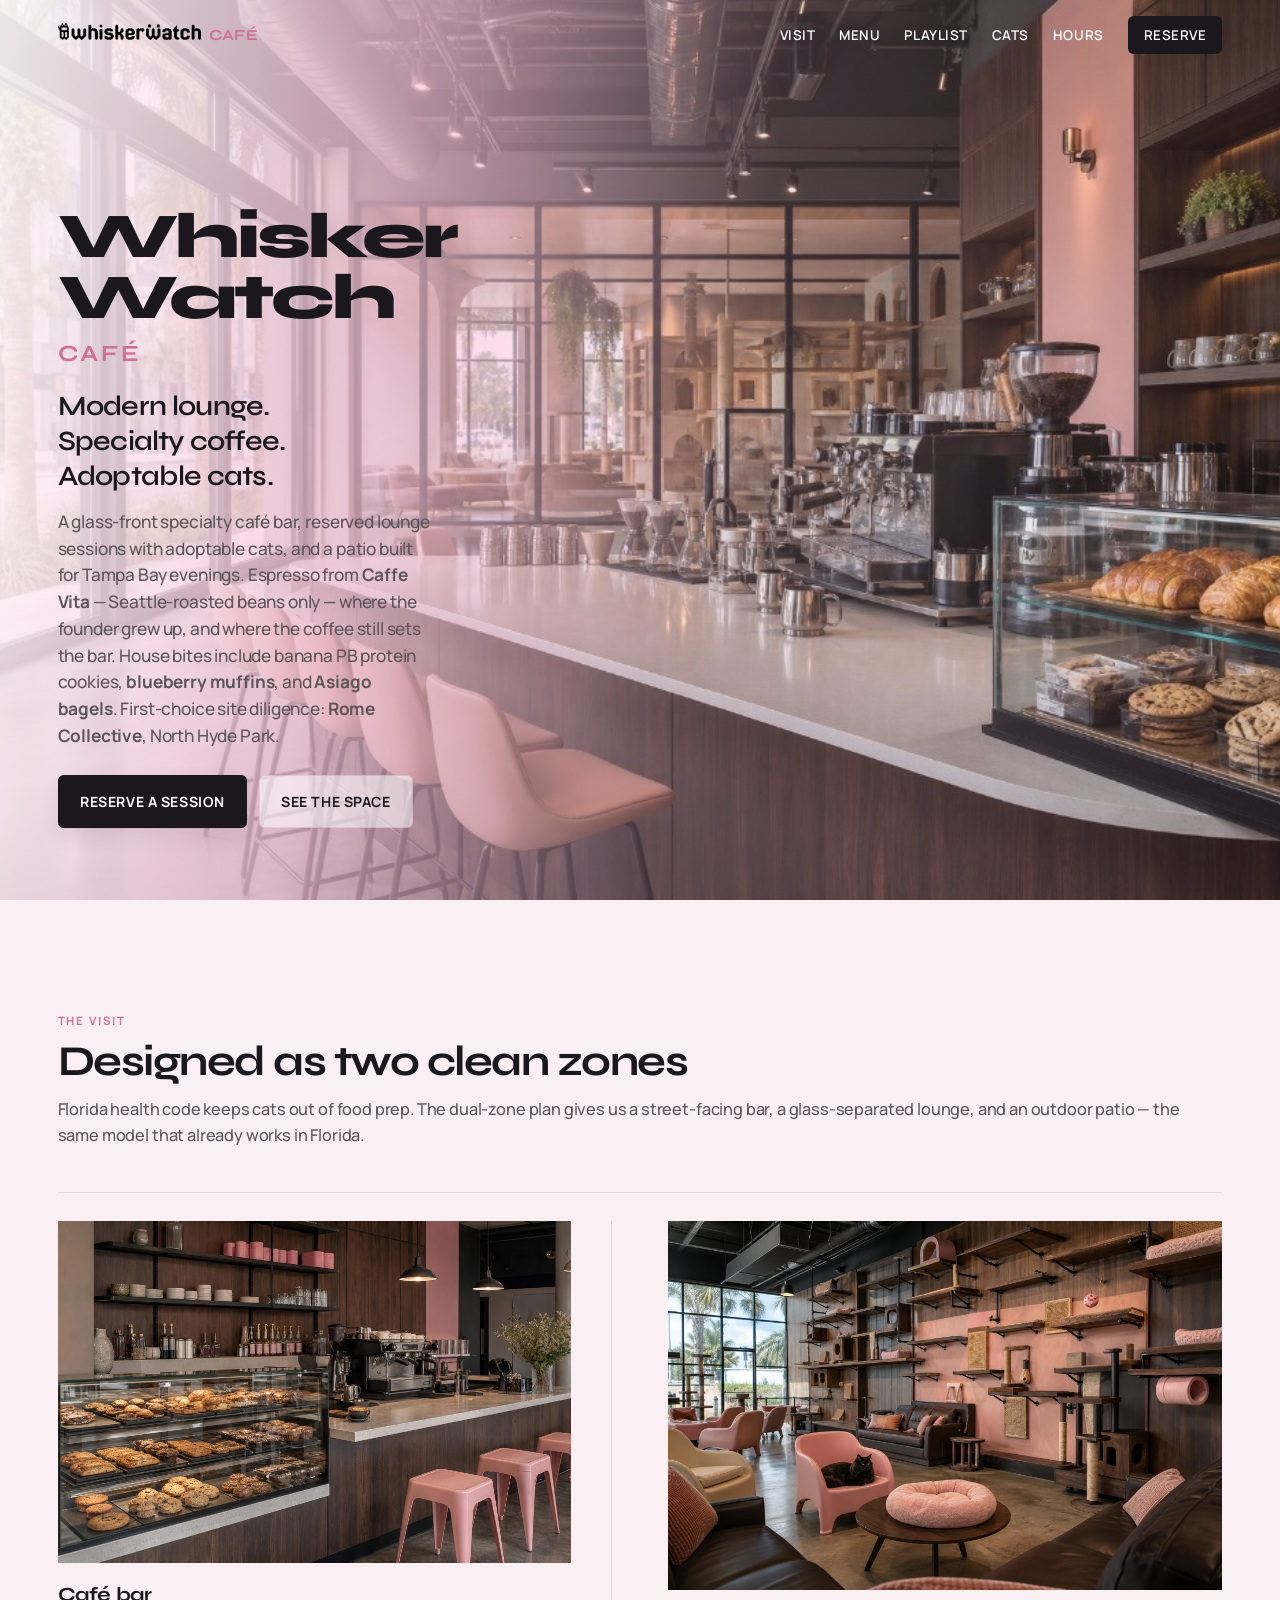
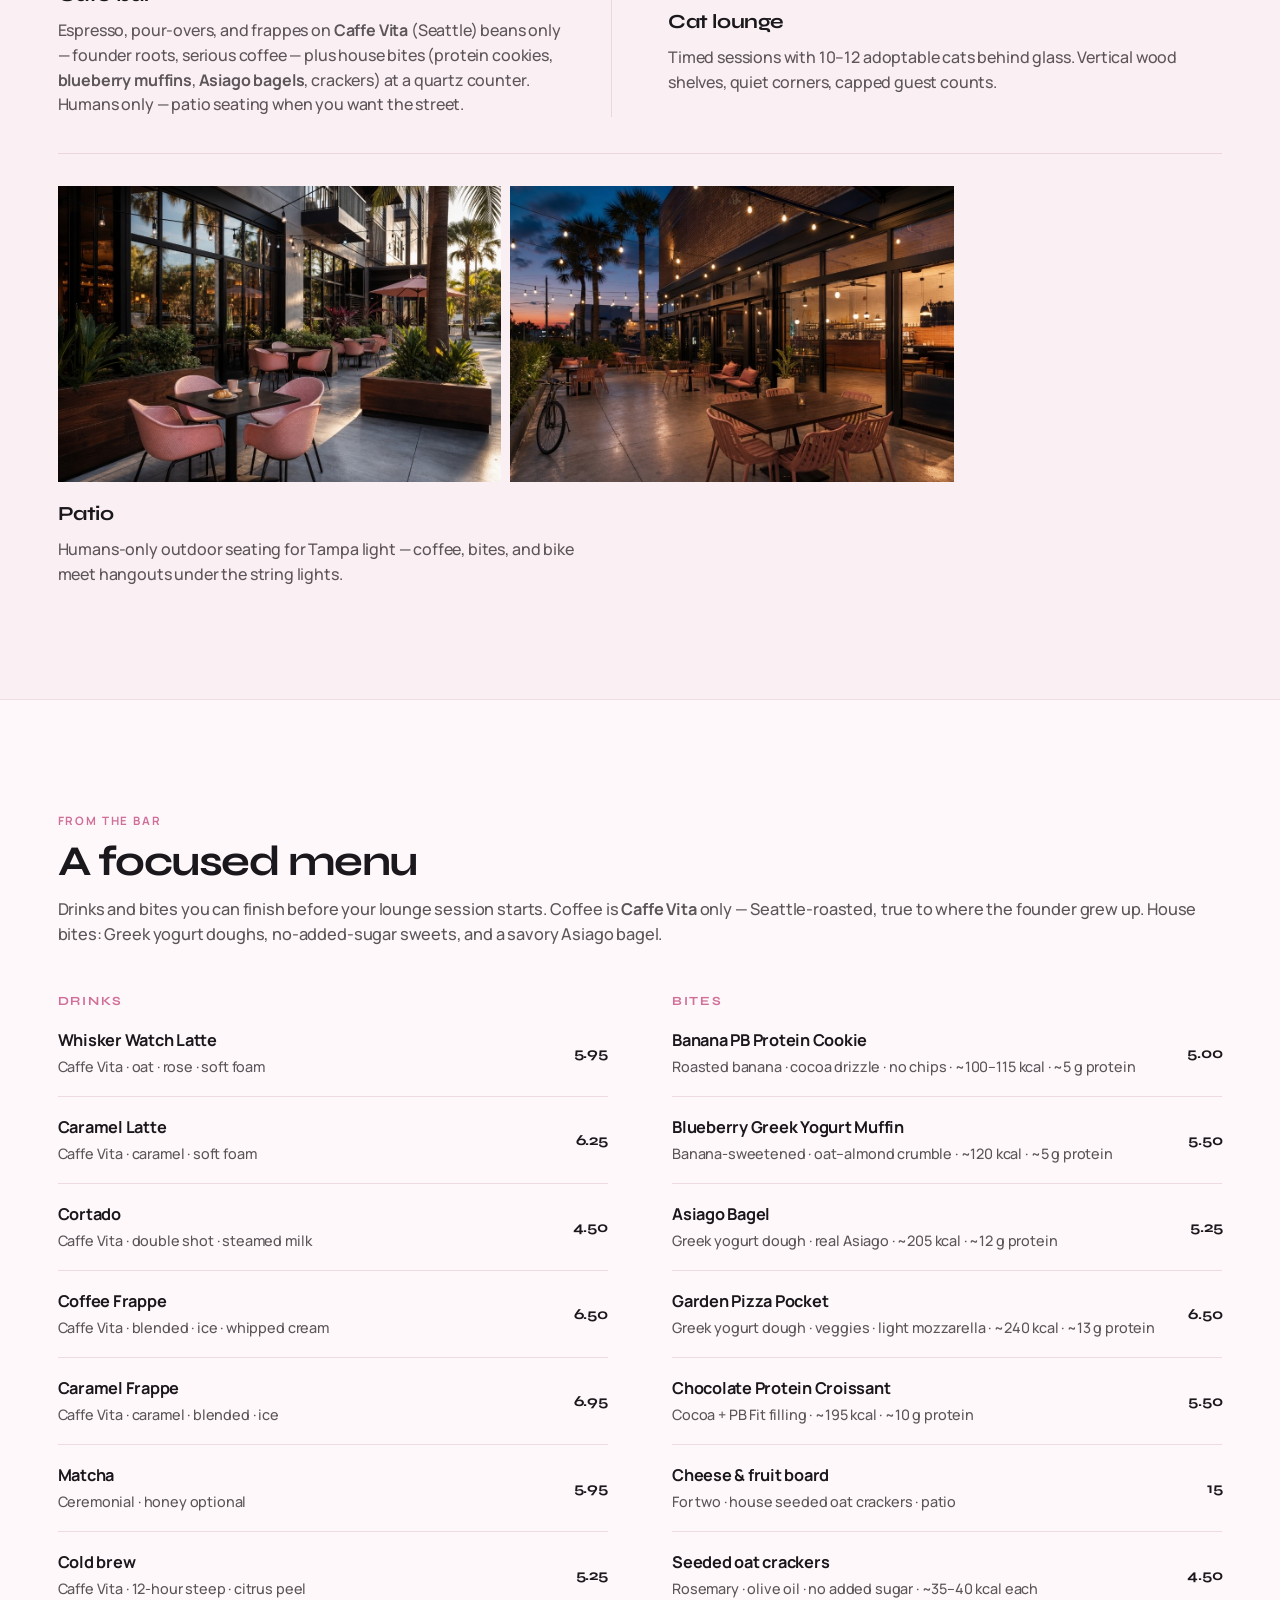
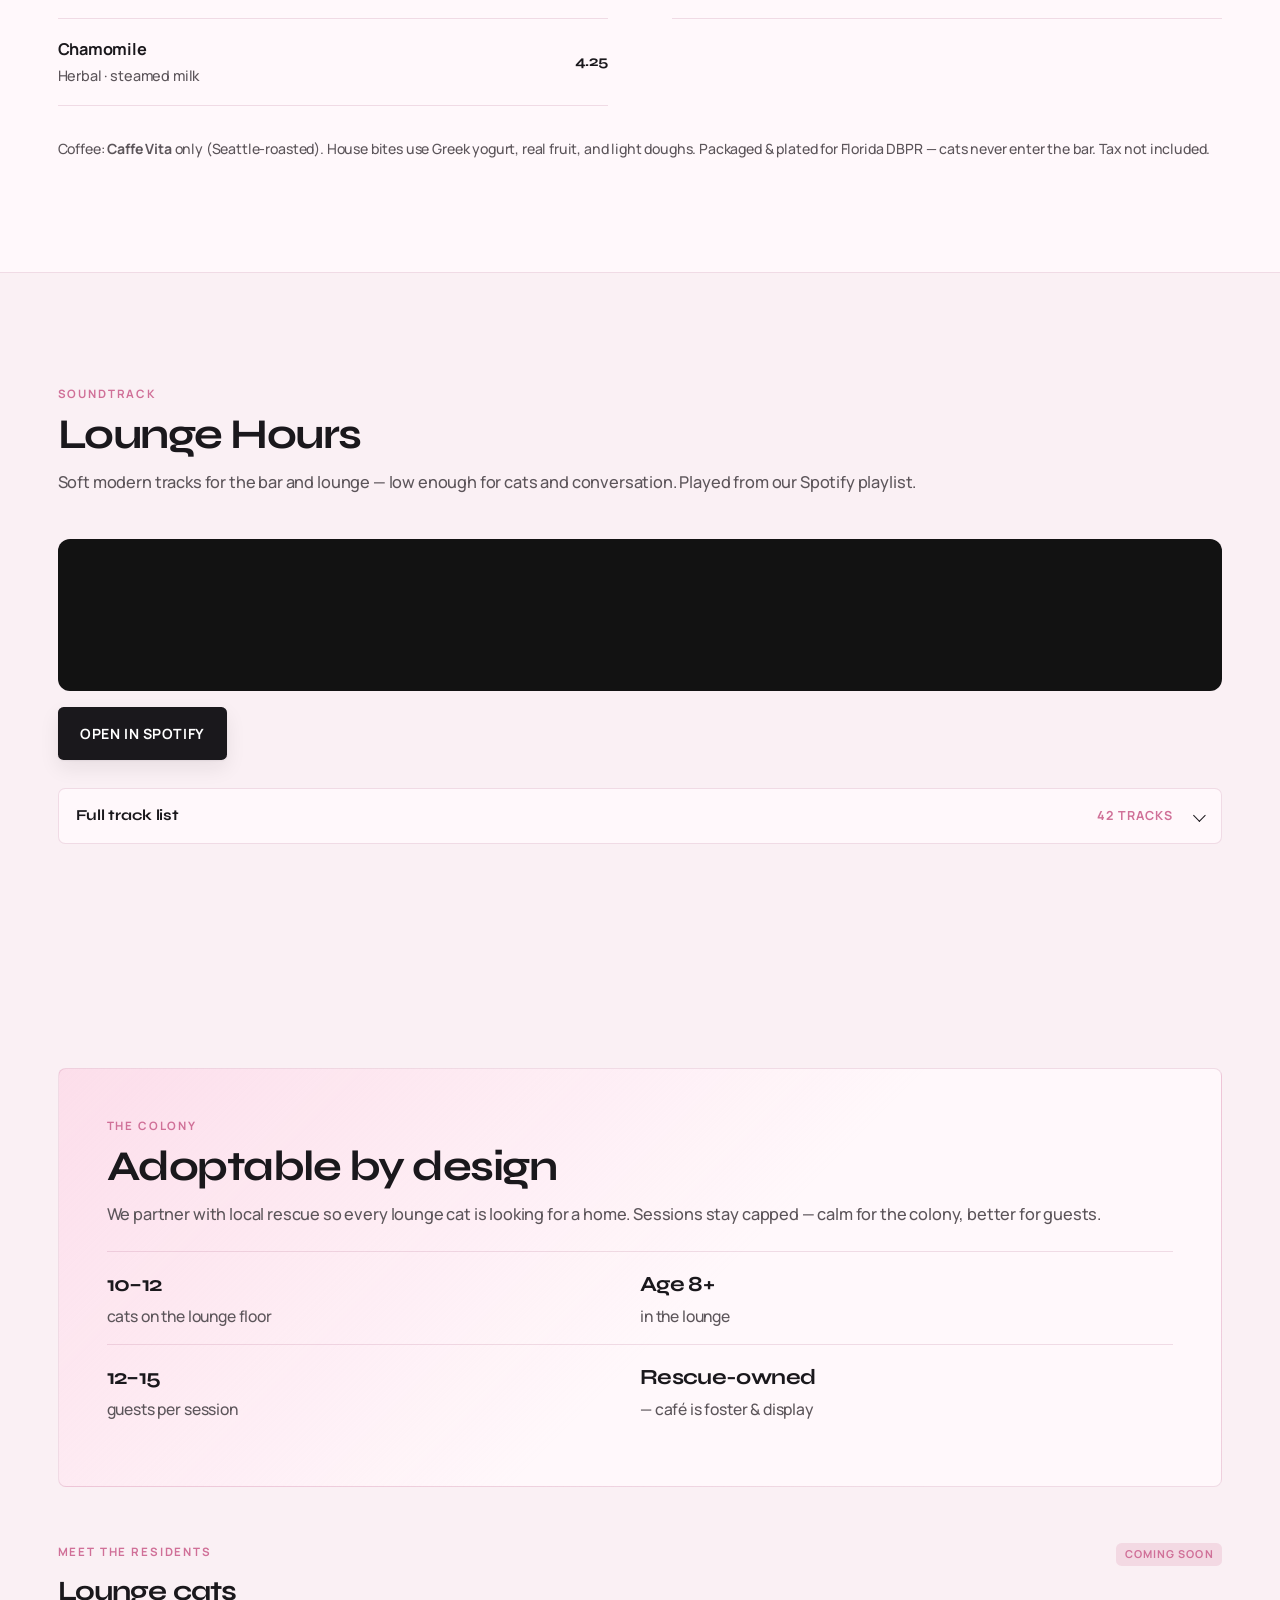
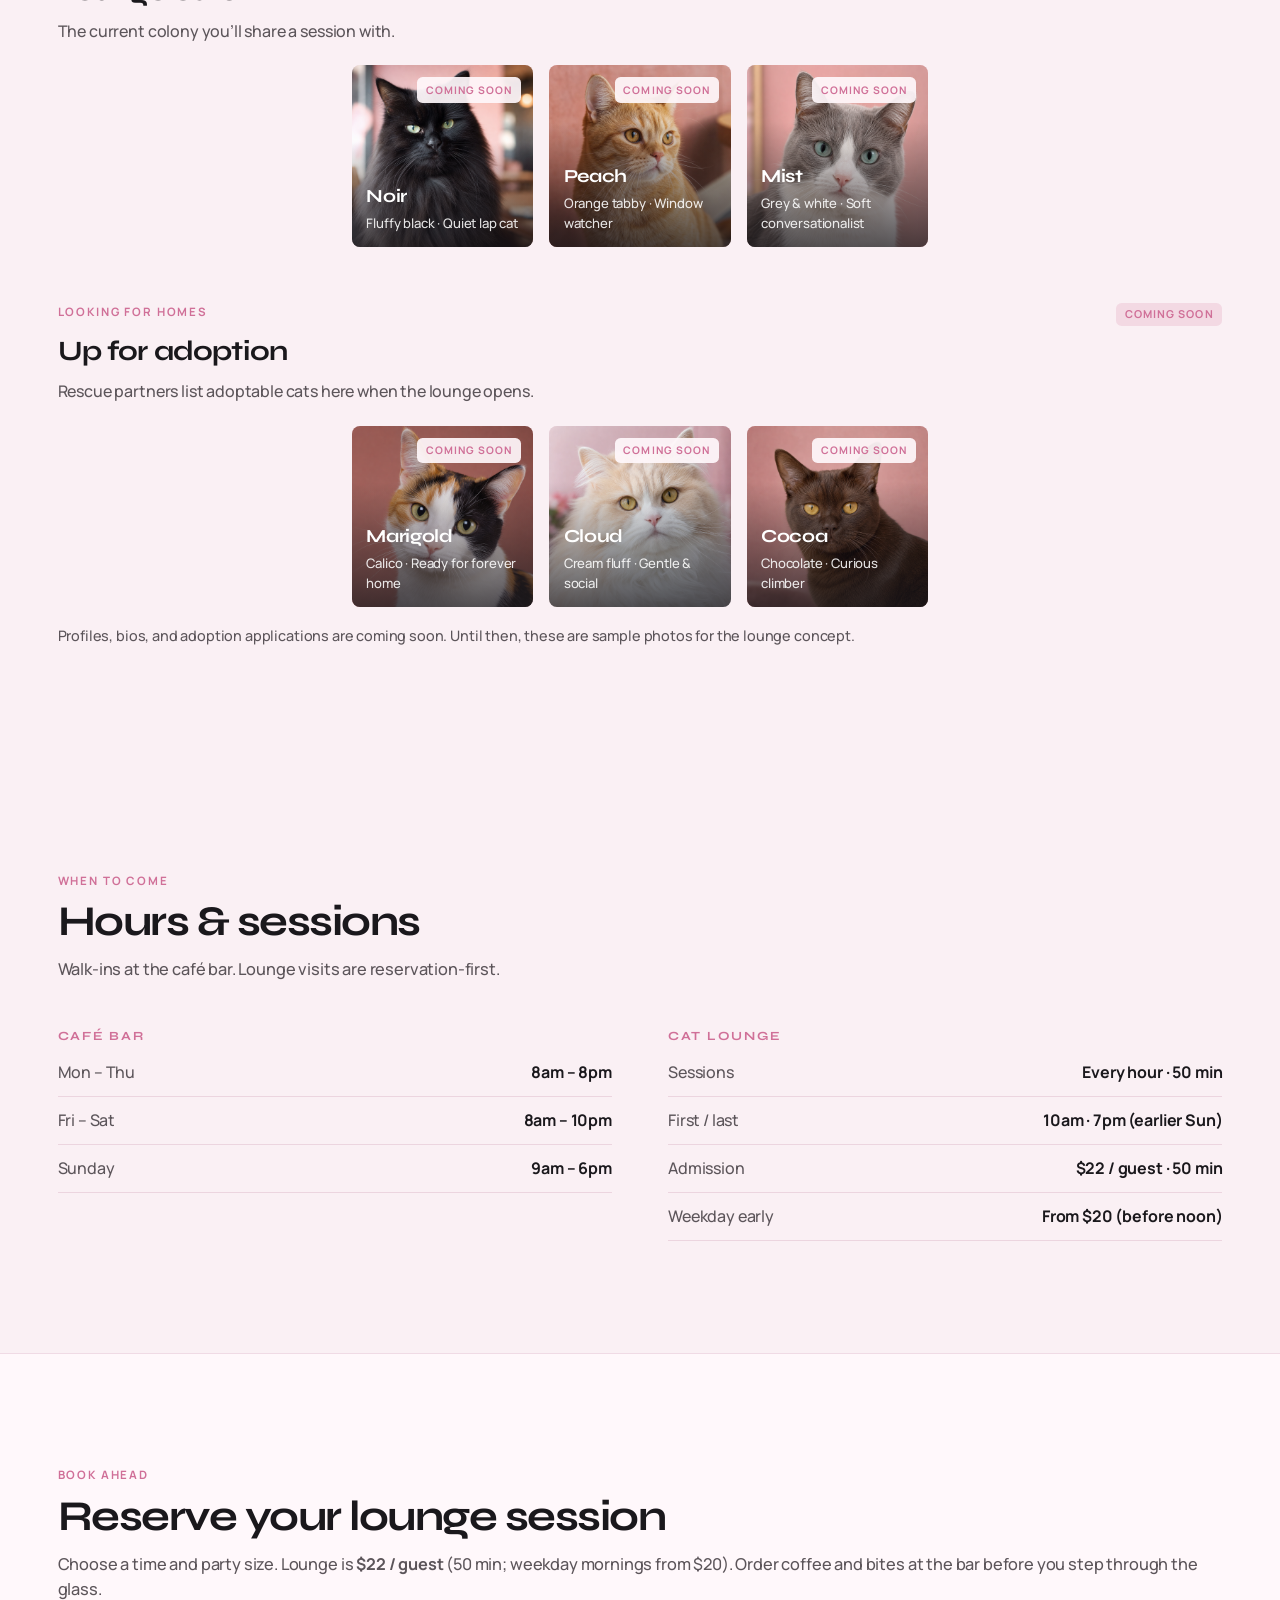
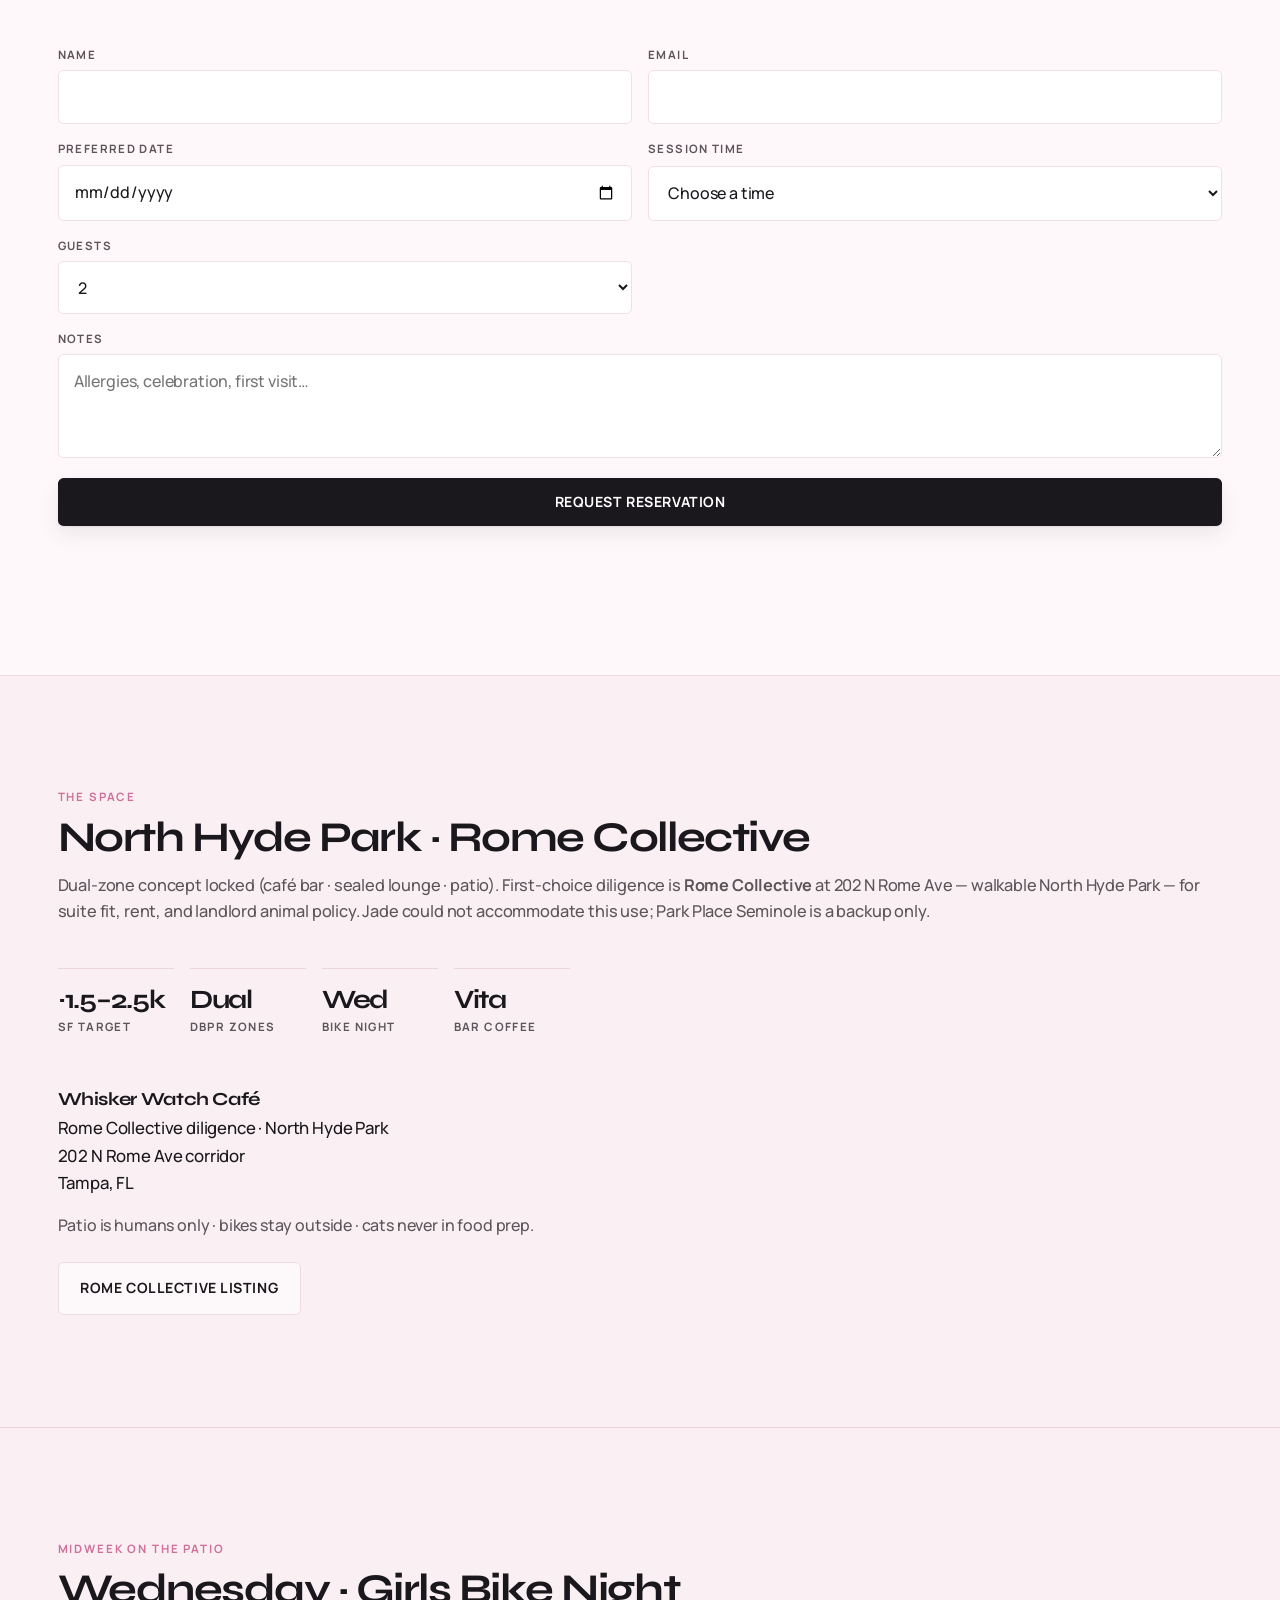
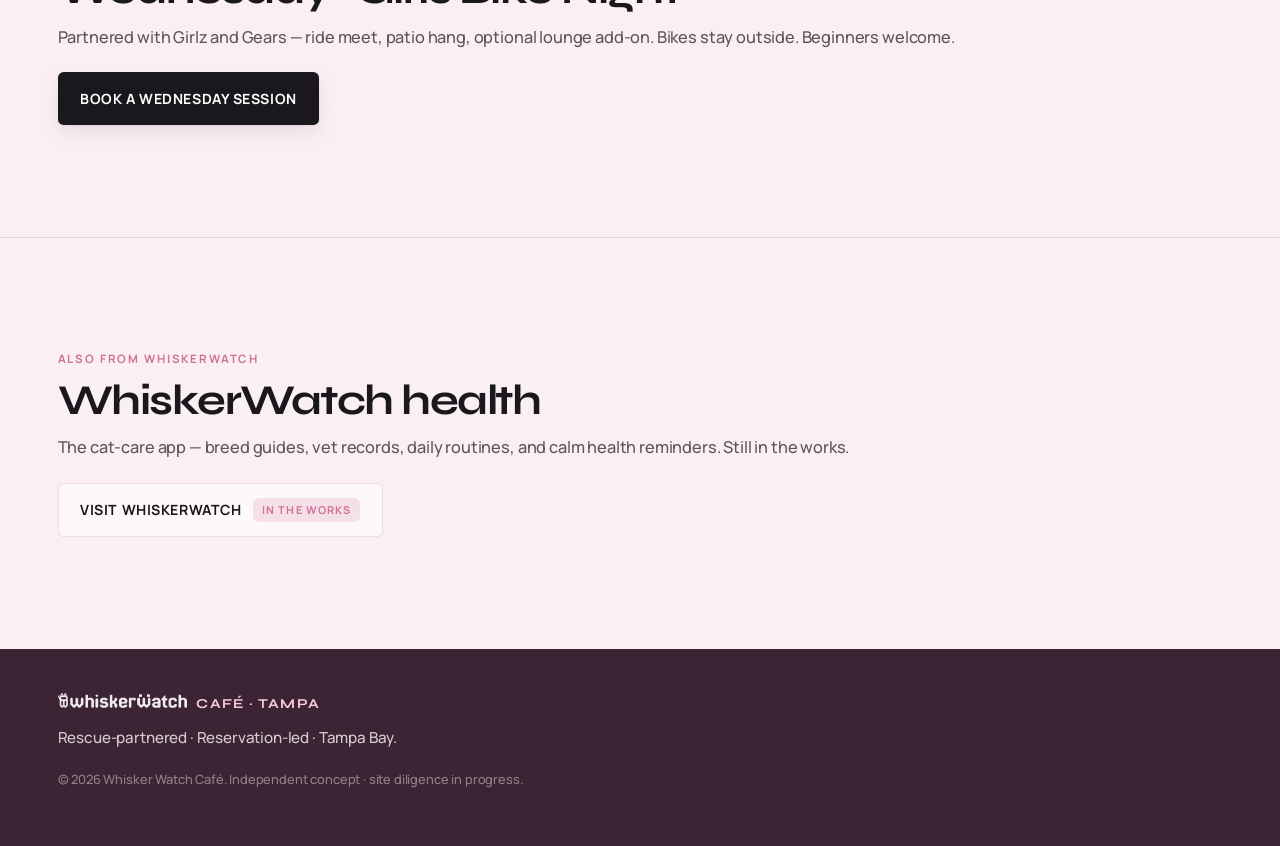
==== commit fa153d28: "Remove public pitch pack from the café site." ====
--- a/index.html
+++ b/index.html
@@ -592,7 +592,6 @@
         <span>Café · Tampa</span>
       </div>
       <p class="footer-tag">Rescue-partnered · Reservation-led · Tampa Bay.</p>
-      <p class="footer-tag"><a href="pitch/">Pitch pack</a></p>
       <p class="footer-fine">
         © <span id="year"></span> Whisker Watch Café. Independent concept · site diligence in progress.
       </p>
--- a/styles.css
+++ b/styles.css
@@ -46,7 +46,7 @@
   line-height: 1.55;
   font-weight: 500;
   letter-spacing: -0.01em;
-  overflow-x: clip;
+  overflow-x: hidden;
 }
 
 img {
@@ -1128,17 +1128,19 @@
 
 .cat-grid {
   list-style: none;
-  margin: 0;
+  margin: 0 auto;
   padding: 0;
   display: grid;
-  grid-template-columns: 1fr;
-  gap: 1.15rem;
+  grid-template-columns: repeat(2, minmax(0, 1fr));
+  gap: 0.75rem;
+  max-width: 28rem;
 }
 
 @media (min-width: 560px) {
   .cat-grid {
-    grid-template-columns: repeat(3, 1fr);
-    gap: 1.25rem;
+    grid-template-columns: repeat(3, minmax(0, 1fr));
+    gap: 1rem;
+    max-width: 36rem;
   }
 }
 
@@ -1152,11 +1154,19 @@
 
 .cat-tile img {
   width: 100%;
+  height: auto;
   aspect-ratio: 1;
+  max-height: 11rem;
   object-fit: cover;
   display: block;
   filter: saturate(0.92);
   transition: transform 0.55s var(--ease-out), filter 0.35s;
+}
+
+@media (min-width: 560px) {
+  .cat-tile img {
+    max-height: 12.5rem;
+  }
 }
 
 .cat-tile:hover img {
@@ -1601,6 +1611,14 @@
   max-width: 100%;
 }
 
+/* Prefer reduced motion + small screens: never hide content behind reveal */
+@media (max-width: 860px) {
+  .reveal {
+    opacity: 1;
+    transform: none;
+  }
+}
+
 @media (prefers-reduced-motion: reduce) {
   html {
     scroll-behavior: auto;
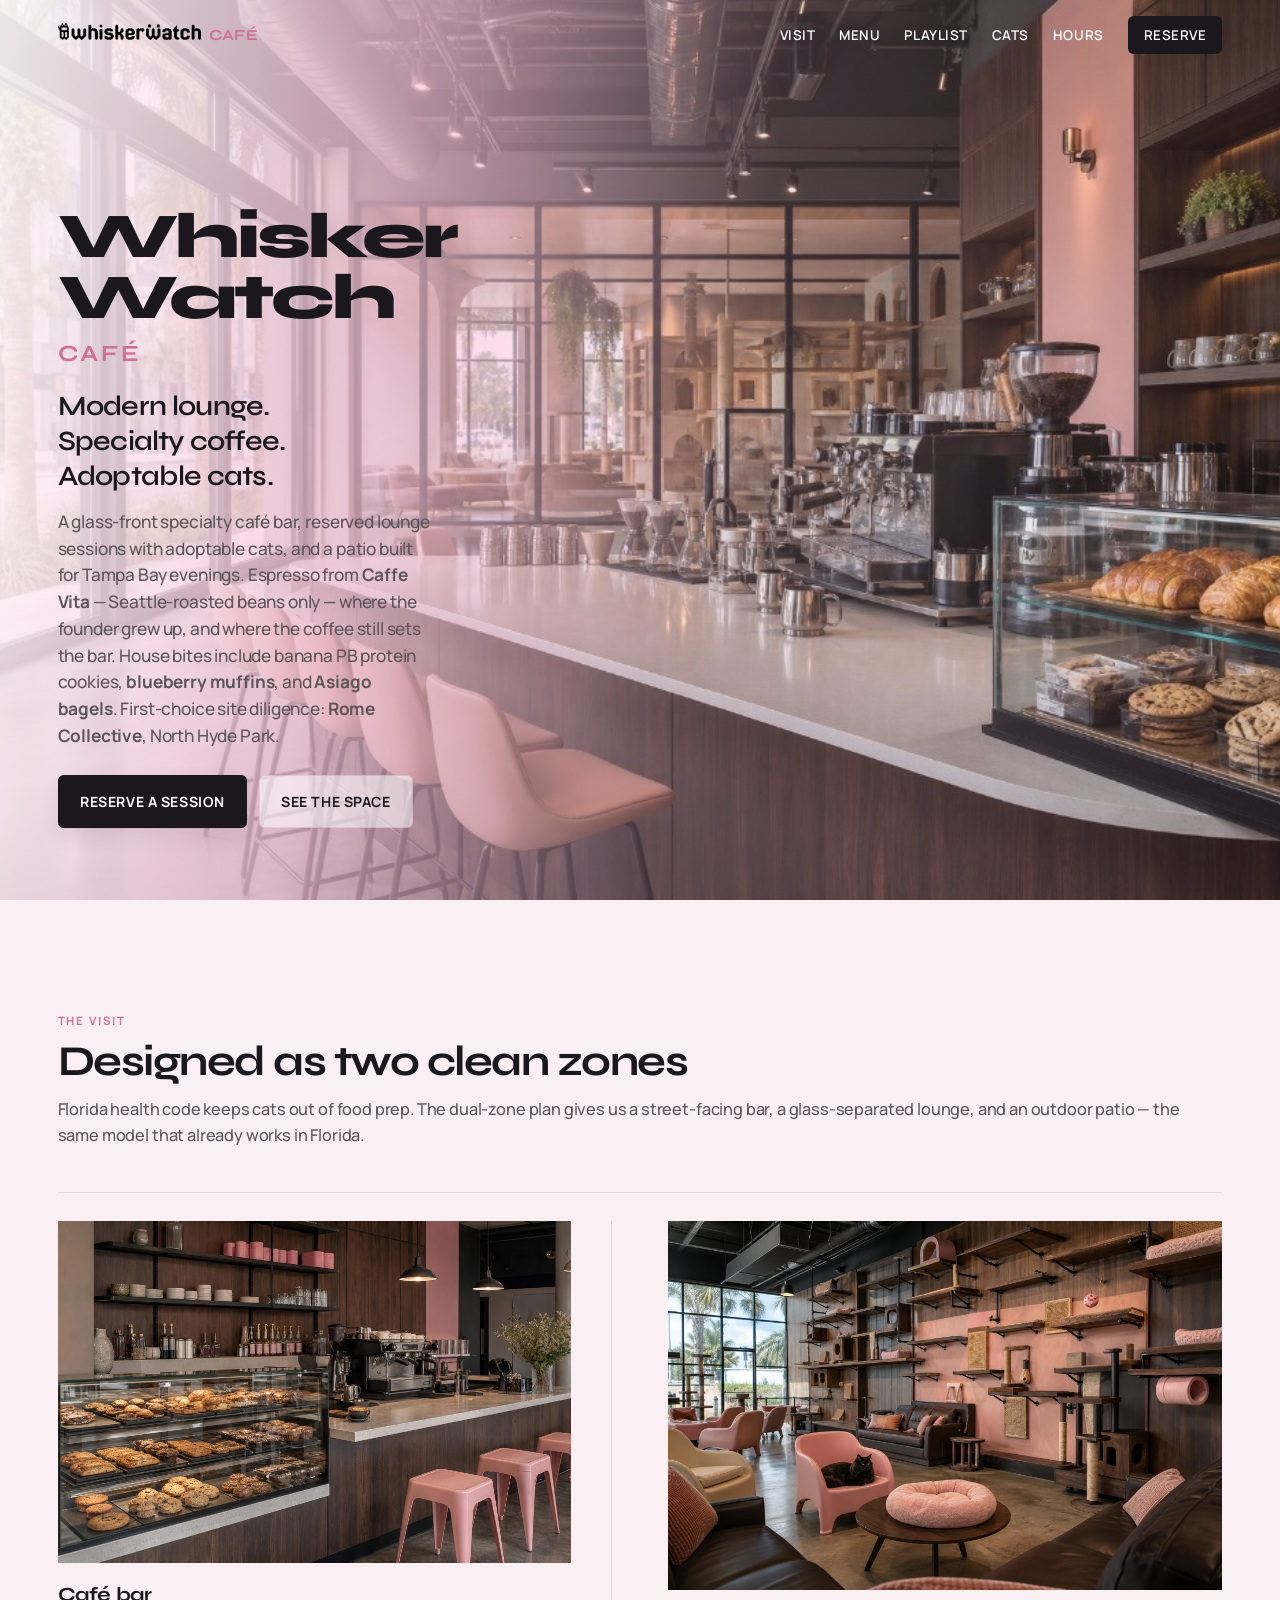
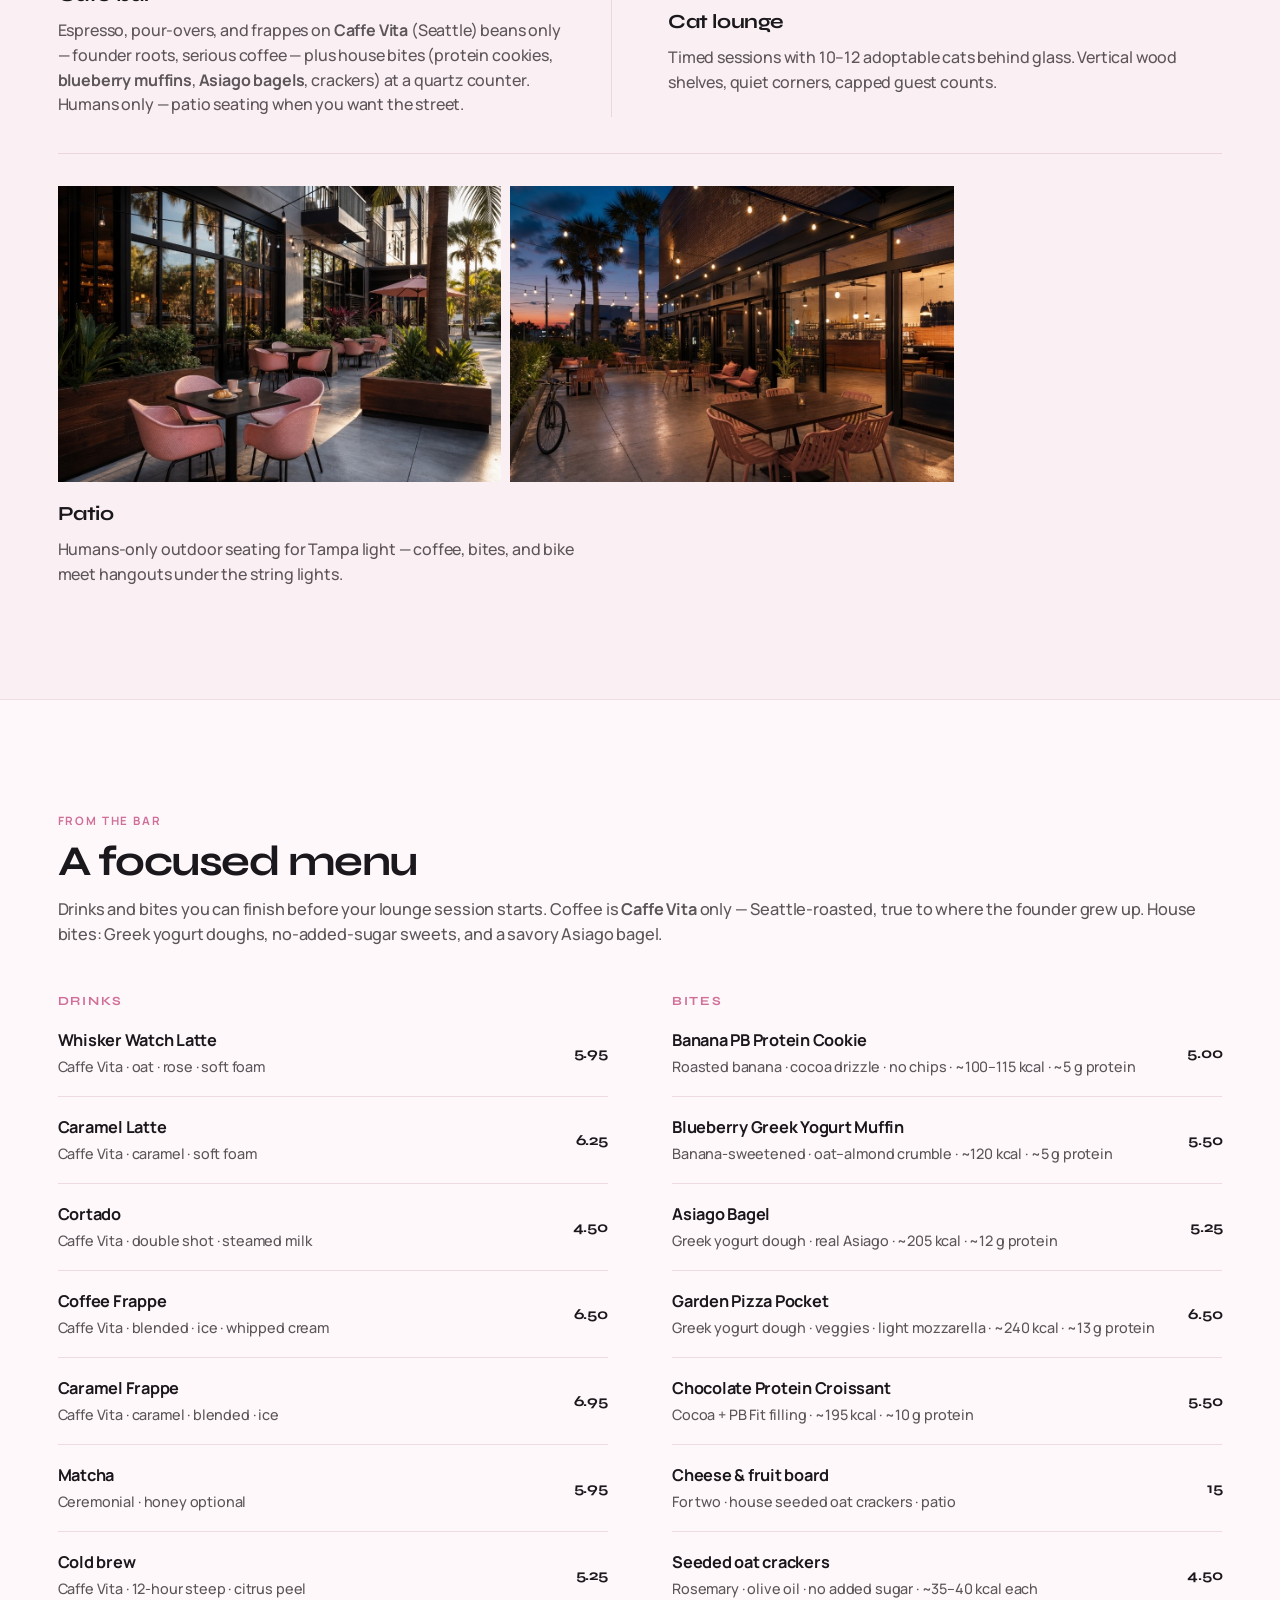
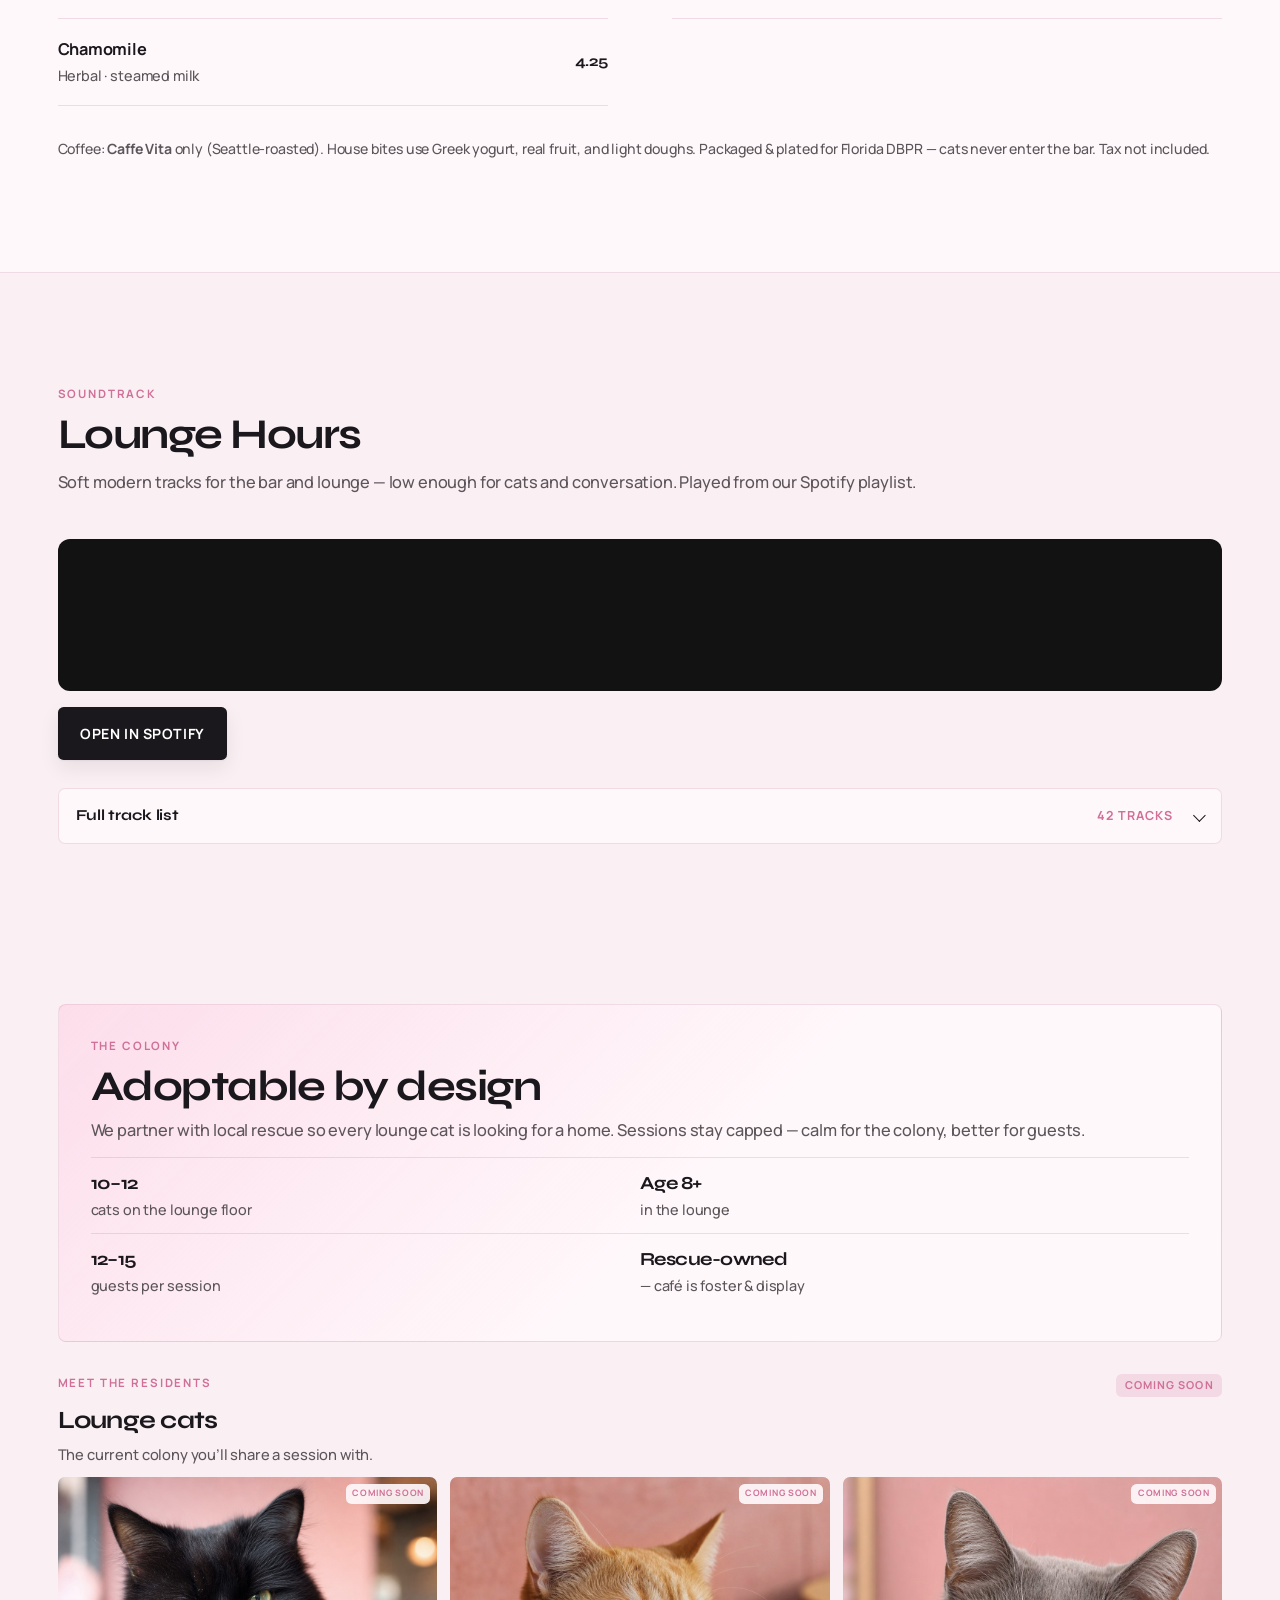
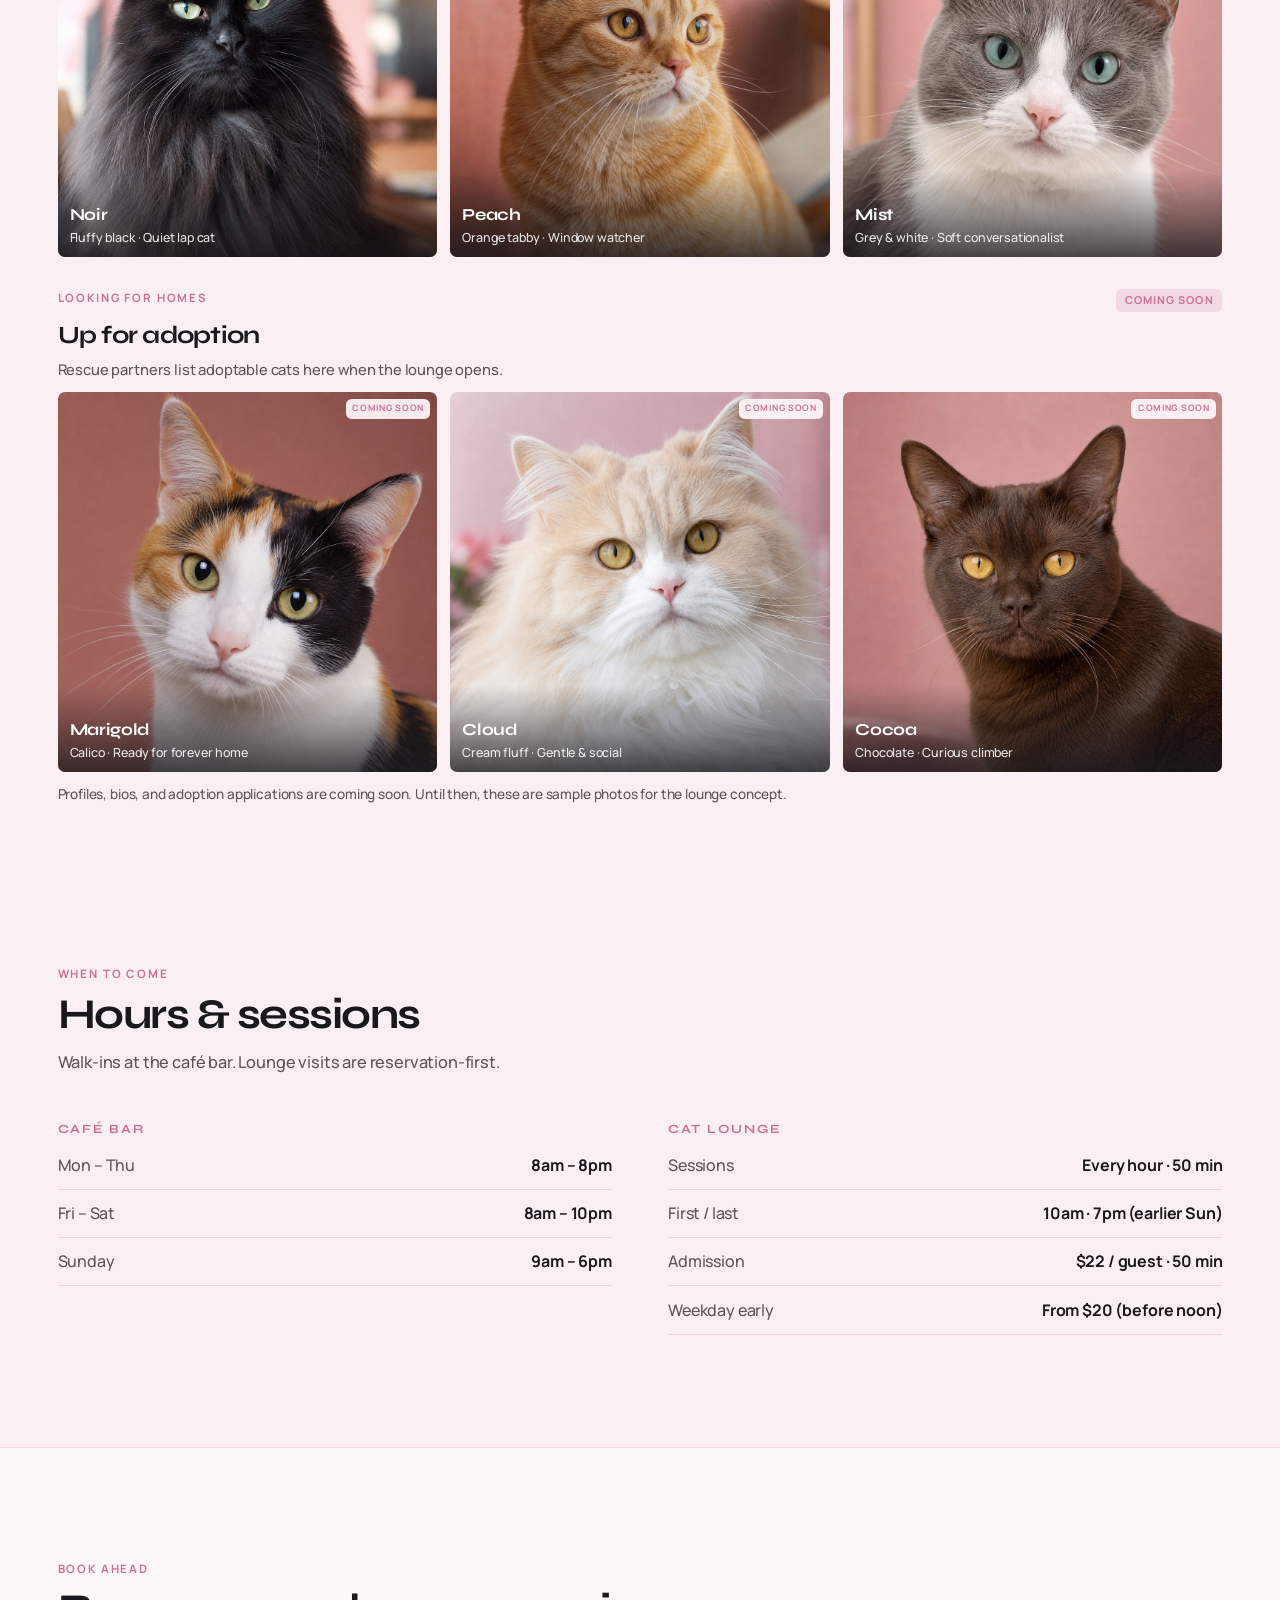
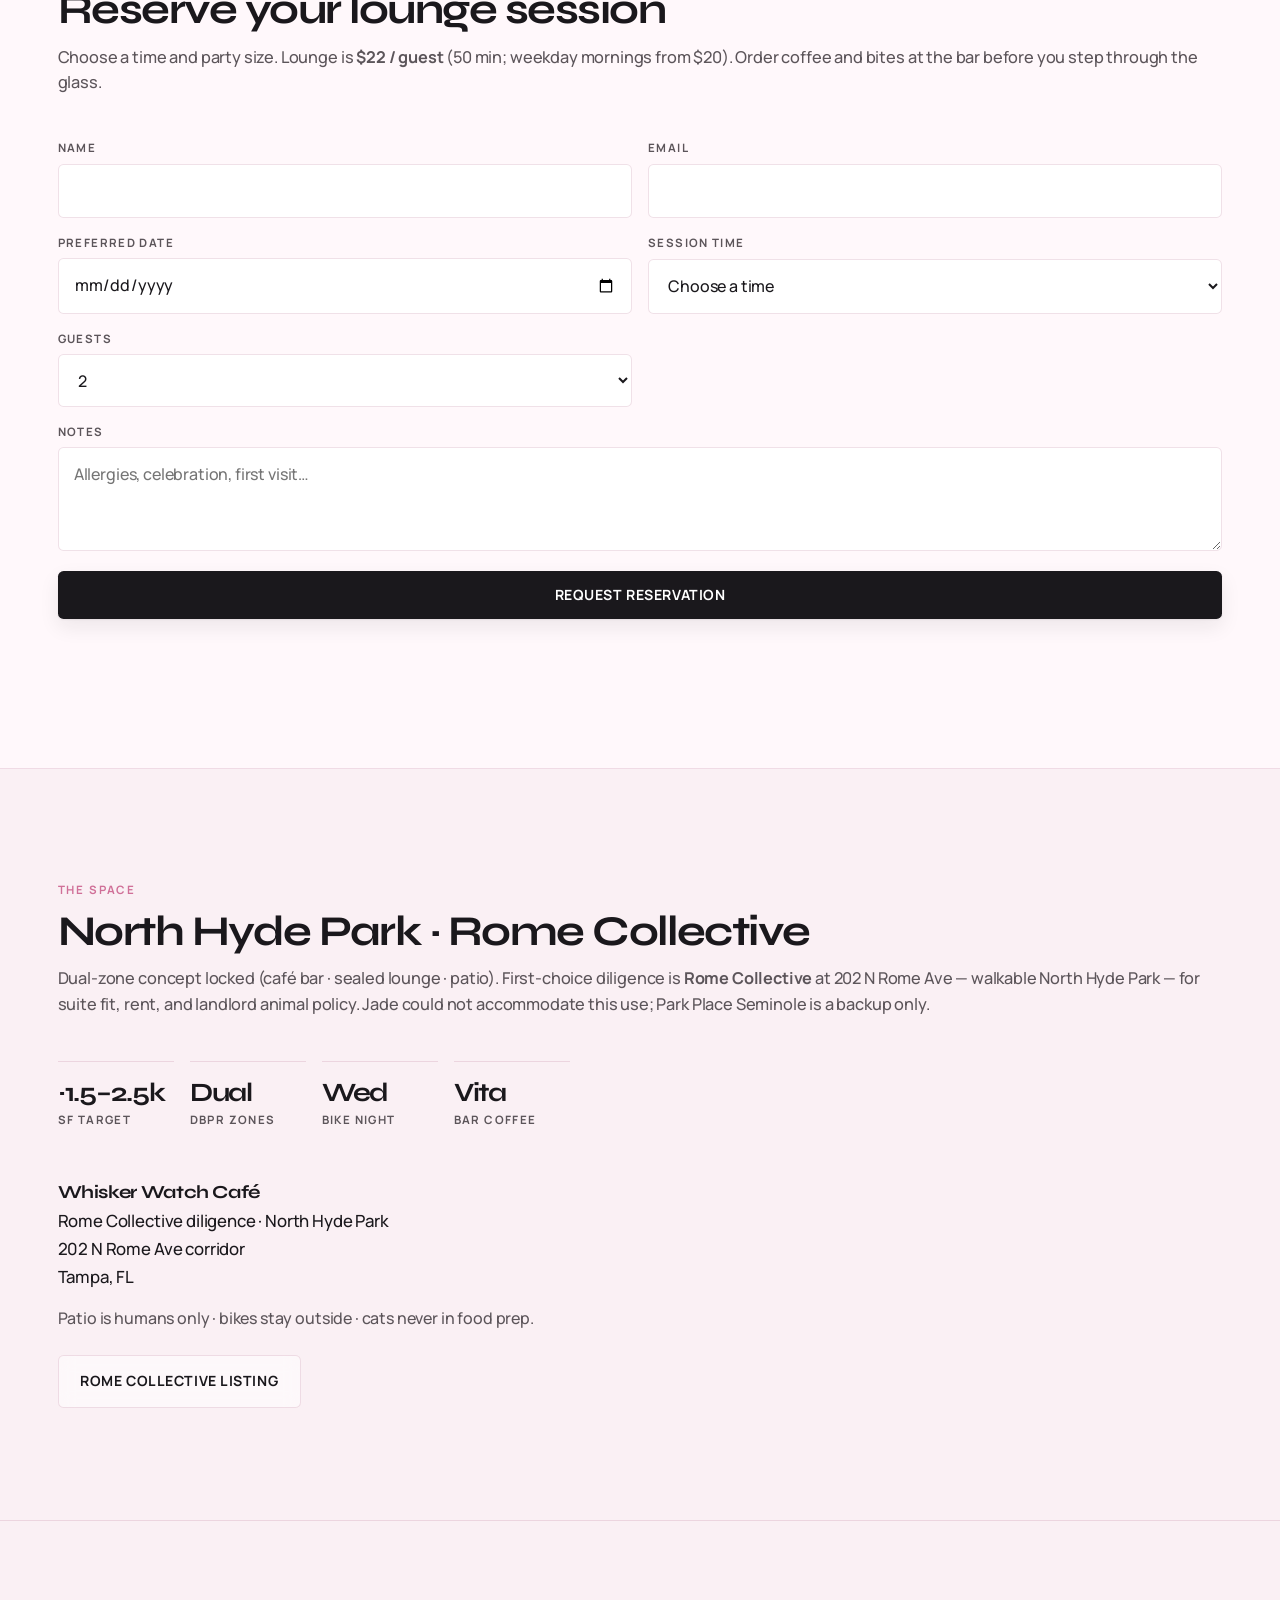
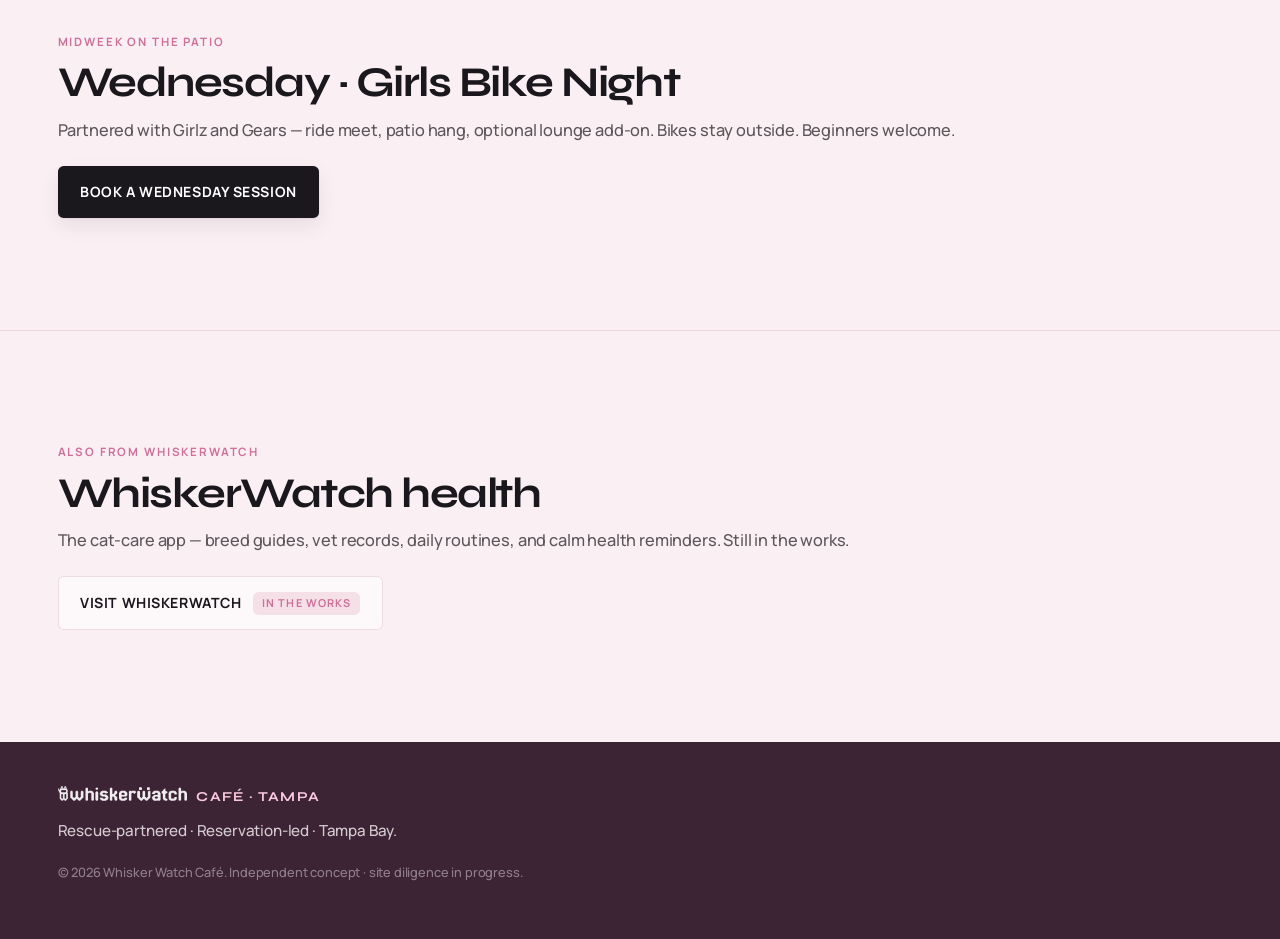
==== commit 27c3555f: "Shrink cat photos ~8× and tighten mobile cats layout. Huge PNG-as-JPG assets were slow on phones; pa" ====
--- a/index.html
+++ b/index.html
@@ -15,7 +15,7 @@
       href="https://fonts.googleapis.com/css2?family=Manrope:wght@400;500;600;700&family=Syne:wght@500;600;700;800&display=swap"
       rel="stylesheet"
     />
-    <link rel="stylesheet" href="styles.css" />
+    <link rel="stylesheet" href="styles.css?v=20260806c" />
     <link rel="icon" href="assets/paw-cursor-sm.png" type="image/png" />
   </head>
   <body>
@@ -347,7 +347,7 @@
           <ul class="cat-grid" aria-label="Resident cats preview">
             <li class="cat-tile">
               <figure>
-                <img src="assets/cat-noir.jpg" alt="Preview photo of a fluffy black cat" width="800" height="800" loading="lazy" />
+                <img src="assets/cat-noir.jpg" alt="Preview photo of a fluffy black cat" width="400" height="400" loading="lazy" />
                 <figcaption>
                   <span class="cat-name">Noir</span>
                   <span class="cat-meta">Fluffy black · Quiet lap cat</span>
@@ -357,7 +357,7 @@
             </li>
             <li class="cat-tile">
               <figure>
-                <img src="assets/cat-peach.jpg" alt="Preview photo of an orange tabby cat" width="800" height="800" loading="lazy" />
+                <img src="assets/cat-peach.jpg" alt="Preview photo of an orange tabby cat" width="400" height="400" loading="lazy" />
                 <figcaption>
                   <span class="cat-name">Peach</span>
                   <span class="cat-meta">Orange tabby · Window watcher</span>
@@ -367,7 +367,7 @@
             </li>
             <li class="cat-tile">
               <figure>
-                <img src="assets/cat-mist.jpg" alt="Preview photo of a grey and white cat" width="800" height="800" loading="lazy" />
+                <img src="assets/cat-mist.jpg" alt="Preview photo of a grey and white cat" width="400" height="400" loading="lazy" />
                 <figcaption>
                   <span class="cat-name">Mist</span>
                   <span class="cat-meta">Grey &amp; white · Soft conversationalist</span>
@@ -390,7 +390,7 @@
           <ul class="cat-grid" aria-label="Cats up for adoption preview">
             <li class="cat-tile">
               <figure>
-                <img src="assets/cat-calico.jpg" alt="Preview photo of a calico cat" width="800" height="800" loading="lazy" />
+                <img src="assets/cat-calico.jpg" alt="Preview photo of a calico cat" width="400" height="400" loading="lazy" />
                 <figcaption>
                   <span class="cat-name">Marigold</span>
                   <span class="cat-meta">Calico · Ready for forever home</span>
@@ -400,7 +400,7 @@
             </li>
             <li class="cat-tile">
               <figure>
-                <img src="assets/cat-cream.jpg" alt="Preview photo of a cream long-haired cat" width="800" height="800" loading="lazy" />
+                <img src="assets/cat-cream.jpg" alt="Preview photo of a cream long-haired cat" width="400" height="400" loading="lazy" />
                 <figcaption>
                   <span class="cat-name">Cloud</span>
                   <span class="cat-meta">Cream fluff · Gentle &amp; social</span>
@@ -410,7 +410,7 @@
             </li>
             <li class="cat-tile">
               <figure>
-                <img src="assets/cat-cocoa.jpg" alt="Preview photo of a chocolate brown cat" width="800" height="800" loading="lazy" />
+                <img src="assets/cat-cocoa.jpg" alt="Preview photo of a chocolate brown cat" width="400" height="400" loading="lazy" />
                 <figcaption>
                   <span class="cat-name">Cocoa</span>
                   <span class="cat-meta">Chocolate · Curious climber</span>
--- a/styles.css
+++ b/styles.css
@@ -1055,8 +1055,13 @@
 }
 
 /* —— Cats —— */
+.section.cats {
+  padding-top: clamp(1.75rem, 4vw, 3rem);
+  padding-bottom: clamp(1.75rem, 4vw, 3rem);
+}
+
 .cats-band {
-  padding: clamp(2rem, 5vw, 3rem);
+  padding: clamp(1.25rem, 4vw, 2rem);
   border: 1px solid var(--line);
   border-radius: calc(var(--radius) + 0.15rem);
   background:
@@ -1065,7 +1070,11 @@
 }
 
 .cats-band .section-intro {
-  margin-bottom: 1.5rem;
+  margin-bottom: 0.85rem;
+}
+
+.cats-band .section-intro h2 {
+  margin-bottom: 0.45rem;
 }
 
 .cats-points {
@@ -1073,34 +1082,29 @@
   margin: 0;
   padding: 0;
   display: grid;
+  grid-template-columns: 1fr 1fr;
   gap: 0;
 }
 
-@media (min-width: 640px) {
-  .cats-points {
-    grid-template-columns: 1fr 1fr;
-  }
-}
-
 .cats-points li {
-  font-size: 0.98rem;
-  color: var(--muted);
-  padding: 1rem 0;
+  font-size: 0.9rem;
+  color: var(--muted);
+  padding: 0.7rem 0.35rem 0.7rem 0;
   border-top: 1px solid var(--line);
 }
 
 .cats-points strong {
   display: block;
   font-family: var(--font-display);
-  font-size: 1.35rem;
+  font-size: 1.15rem;
   font-weight: 700;
   letter-spacing: -0.03em;
   color: var(--ink);
-  margin-bottom: 0.15rem;
+  margin-bottom: 0.1rem;
 }
 
 .cat-gallery {
-  margin-top: clamp(2.5rem, 6vw, 3.5rem);
+  margin-top: 1.5rem;
 }
 
 .cat-gallery-header {
@@ -1108,14 +1112,14 @@
   flex-wrap: wrap;
   align-items: flex-start;
   justify-content: space-between;
-  gap: 0.85rem 1.25rem;
-  margin-bottom: 1.35rem;
+  gap: 0.55rem 1rem;
+  margin-bottom: 0.75rem;
 }
 
 .cat-gallery-header h3 {
-  margin: 0 0 0.35rem;
-  font-family: var(--font-display);
-  font-size: clamp(1.35rem, 3vw, 1.75rem);
+  margin: 0 0 0.2rem;
+  font-family: var(--font-display);
+  font-size: clamp(1.15rem, 3vw, 1.55rem);
   font-weight: 700;
   letter-spacing: -0.03em;
 }
@@ -1124,51 +1128,54 @@
   margin: 0;
   color: var(--muted);
   max-width: 32rem;
+  font-size: 0.92rem;
 }
 
 .cat-grid {
   list-style: none;
-  margin: 0 auto;
+  margin: 0;
   padding: 0;
   display: grid;
+  /* 2-up on phones so tiles aren't tiny postage stamps with wasted gutters */
   grid-template-columns: repeat(2, minmax(0, 1fr));
-  gap: 0.75rem;
-  max-width: 28rem;
+  gap: 0.5rem;
+  width: 100%;
+  max-width: none;
 }
 
 @media (min-width: 560px) {
   .cat-grid {
     grid-template-columns: repeat(3, minmax(0, 1fr));
-    gap: 1rem;
-    max-width: 36rem;
-  }
+    gap: 0.65rem;
+  }
+}
+
+.cat-tile {
+  min-width: 0;
 }
 
 .cat-tile figure {
   position: relative;
   margin: 0;
   overflow: hidden;
-  border-radius: calc(var(--radius) + 0.15rem);
+  border-radius: calc(var(--radius) + 0.1rem);
   background: var(--stone);
+  aspect-ratio: 1;
+  width: 100%;
 }
 
 .cat-tile img {
   width: 100%;
-  height: auto;
-  aspect-ratio: 1;
-  max-height: 11rem;
+  height: 100%;
+  max-height: none;
+  aspect-ratio: auto;
   object-fit: cover;
+  object-position: center;
   display: block;
   filter: saturate(0.92);
   transition: transform 0.55s var(--ease-out), filter 0.35s;
 }
 
-@media (min-width: 560px) {
-  .cat-tile img {
-    max-height: 12.5rem;
-  }
-}
-
 .cat-tile:hover img {
   transform: scale(1.04);
   filter: saturate(1);
@@ -1177,44 +1184,67 @@
 .cat-tile figcaption {
   position: absolute;
   inset: auto 0 0;
-  padding: 2.5rem 0.9rem 0.85rem;
-  background: linear-gradient(to top, rgba(26, 24, 28, 0.72), transparent);
+  padding: 1.6rem 0.55rem 0.55rem;
+  background: linear-gradient(to top, rgba(26, 24, 28, 0.78), transparent);
   color: var(--white);
   display: grid;
-  gap: 0.15rem;
+  gap: 0.1rem;
 }
 
 .cat-name {
   font-family: var(--font-display);
   font-weight: 700;
-  font-size: 1.15rem;
+  font-size: 0.92rem;
   letter-spacing: -0.02em;
 }
 
 .cat-meta {
-  font-size: 0.82rem;
+  font-size: 0.68rem;
   opacity: 0.88;
   font-weight: 500;
+  line-height: 1.25;
 }
 
 .cat-soon {
   position: absolute;
-  top: 0.75rem;
-  right: 0.75rem;
-  padding: 0.28rem 0.55rem;
+  top: 0.4rem;
+  right: 0.4rem;
+  padding: 0.2rem 0.4rem;
   border-radius: var(--radius);
   background: rgba(255, 248, 251, 0.92);
   color: var(--pink-accent);
-  font-size: 0.65rem;
-  font-weight: 700;
-  letter-spacing: 0.1em;
+  font-size: 0.55rem;
+  font-weight: 700;
+  letter-spacing: 0.08em;
   text-transform: uppercase;
 }
 
 .cat-gallery-note {
-  margin: 1.15rem 0 0;
-  font-size: 0.9rem;
-  color: var(--muted);
+  margin: 0.75rem 0 0;
+  font-size: 0.85rem;
+  color: var(--muted);
+}
+
+@media (min-width: 720px) {
+  .cat-grid {
+    gap: 0.85rem;
+  }
+
+  .cat-name {
+    font-size: 1.05rem;
+  }
+
+  .cat-meta {
+    font-size: 0.78rem;
+  }
+
+  .cat-tile figcaption {
+    padding: 2rem 0.75rem 0.7rem;
+  }
+
+  .cat-gallery {
+    margin-top: 2rem;
+  }
 }
 
 /* —— Hours —— */
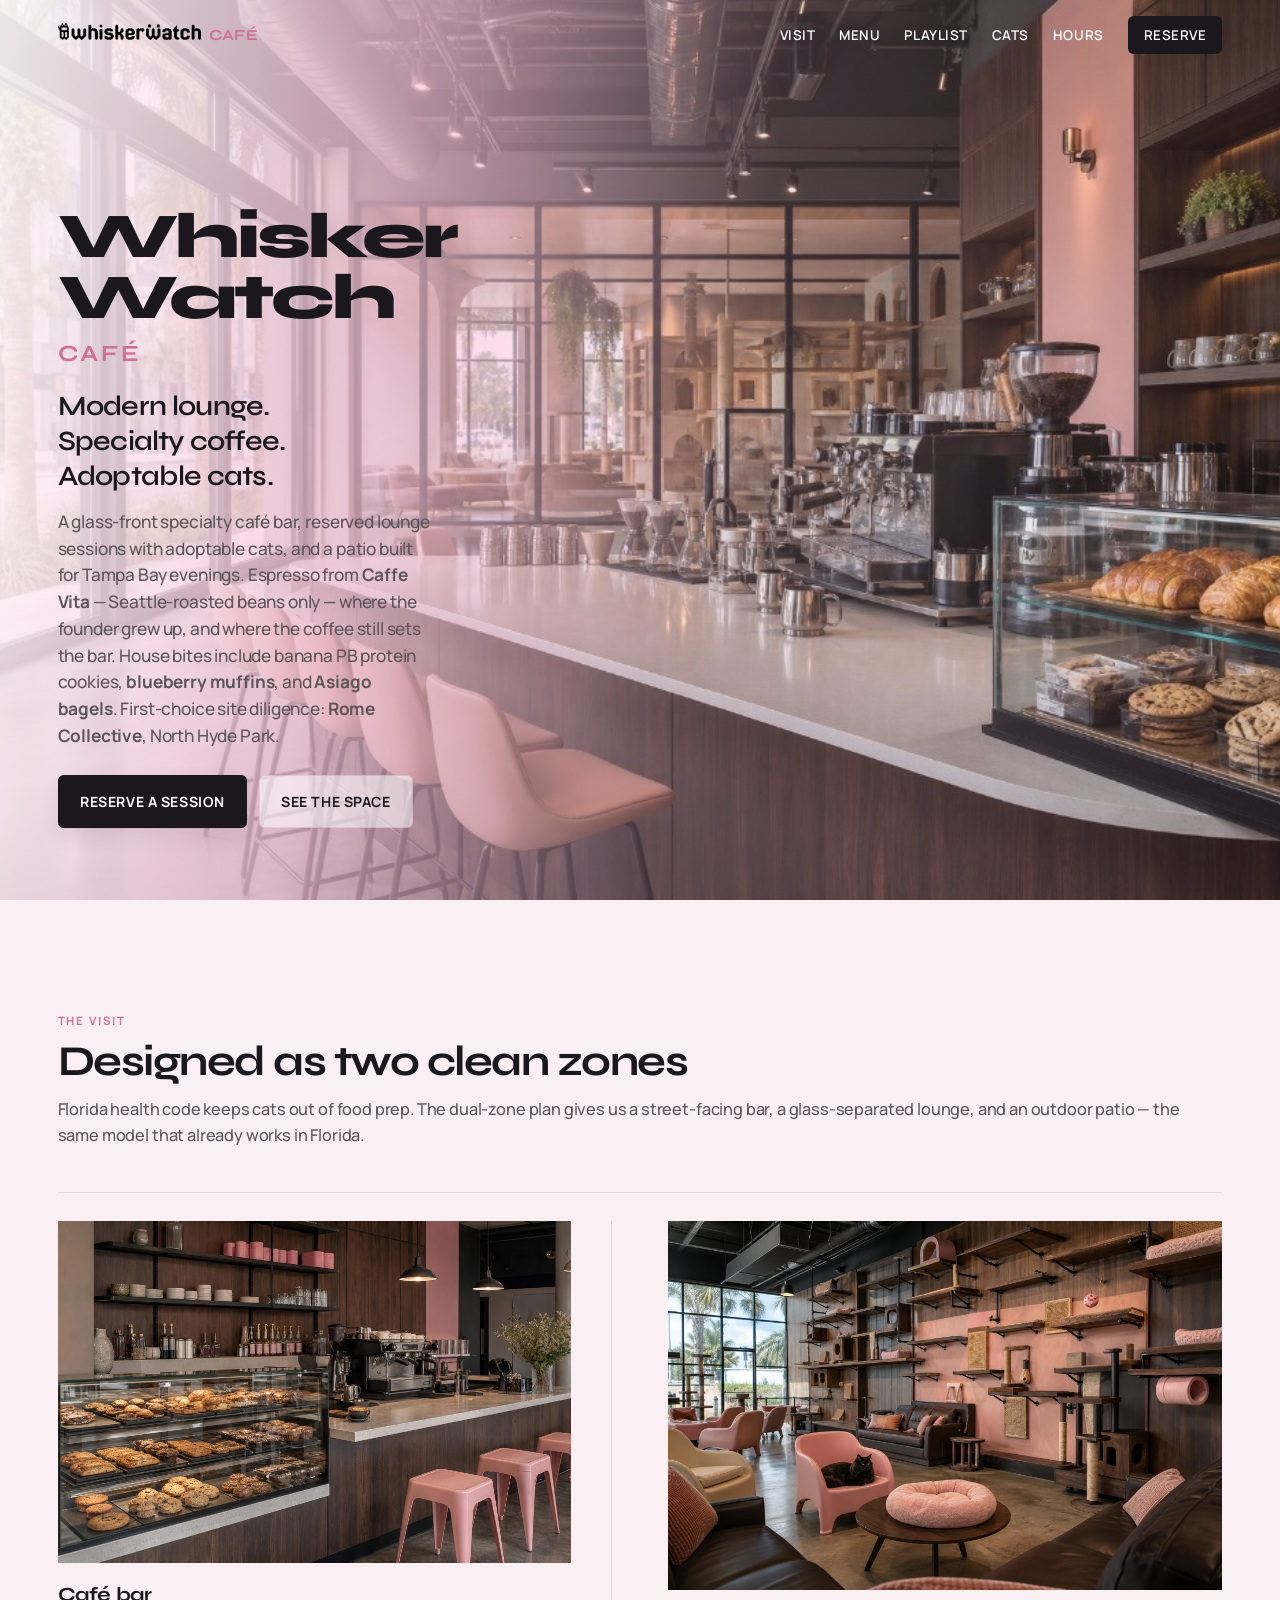
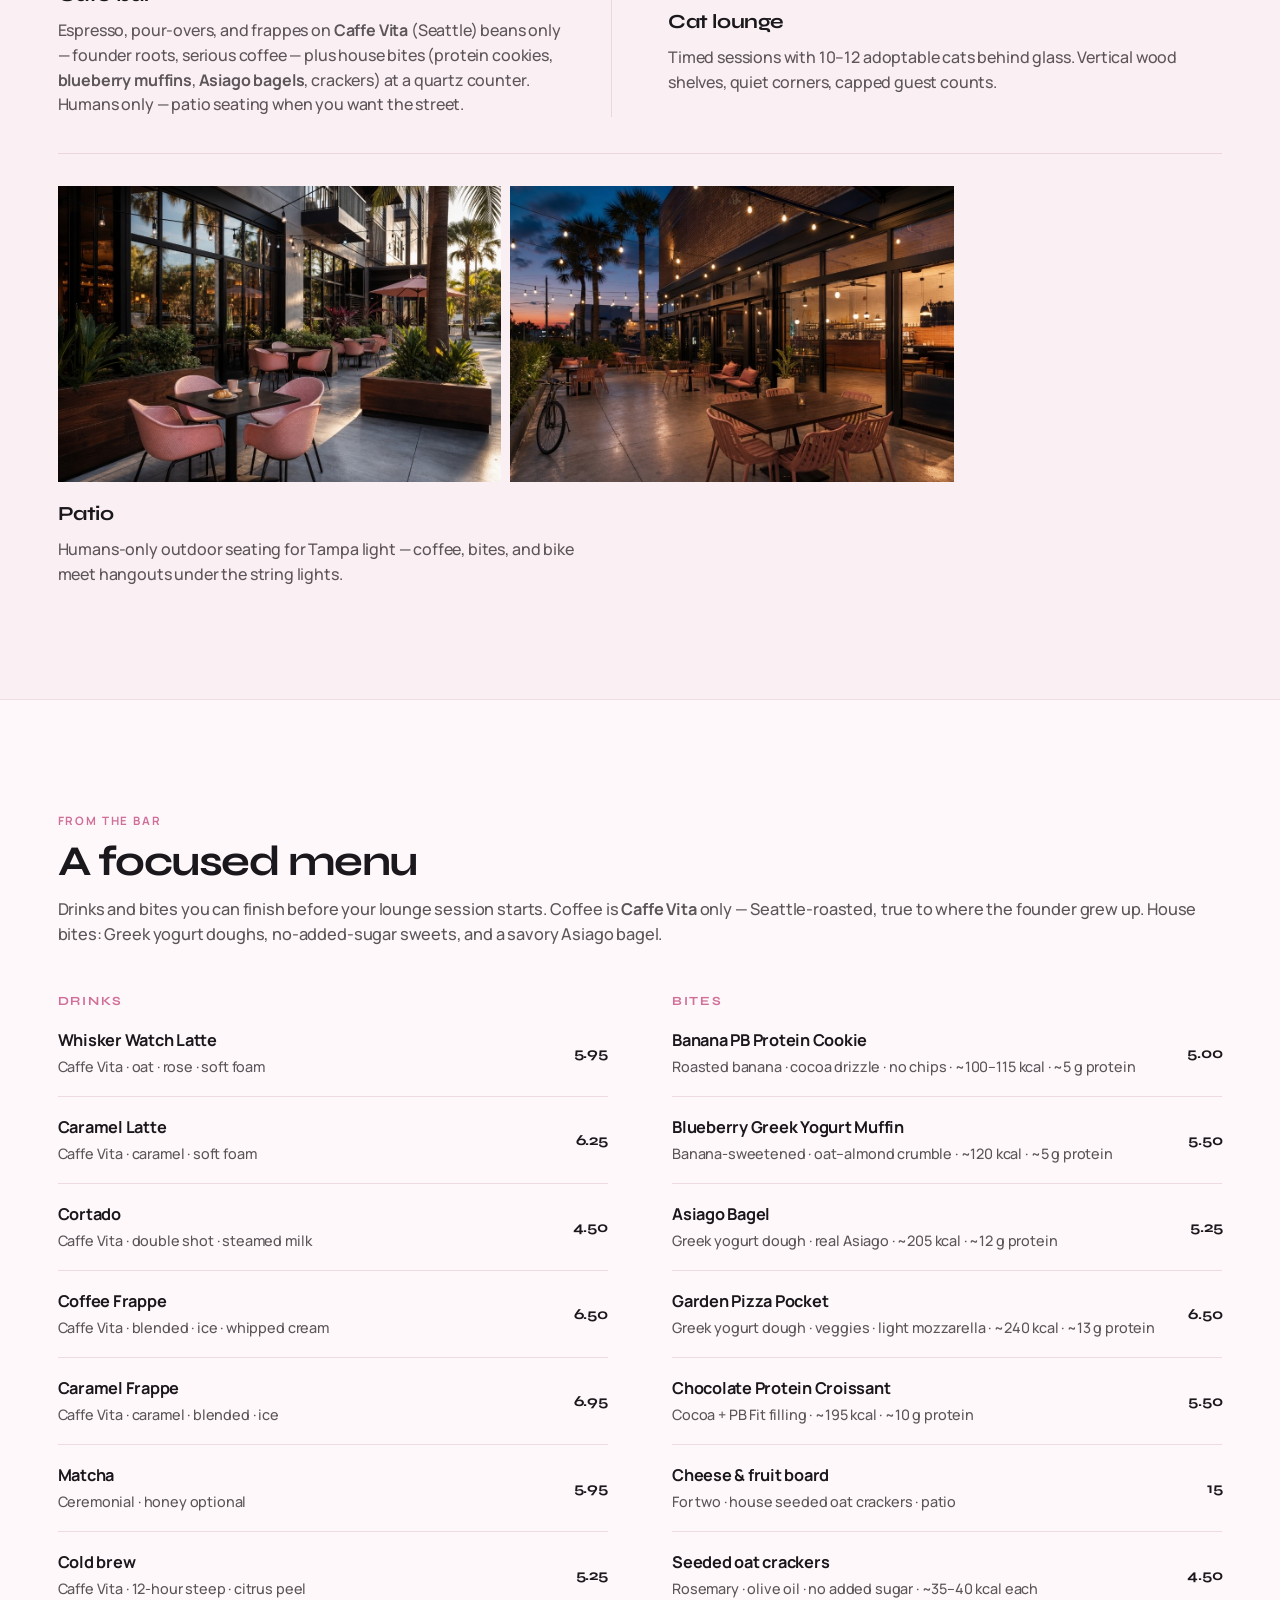
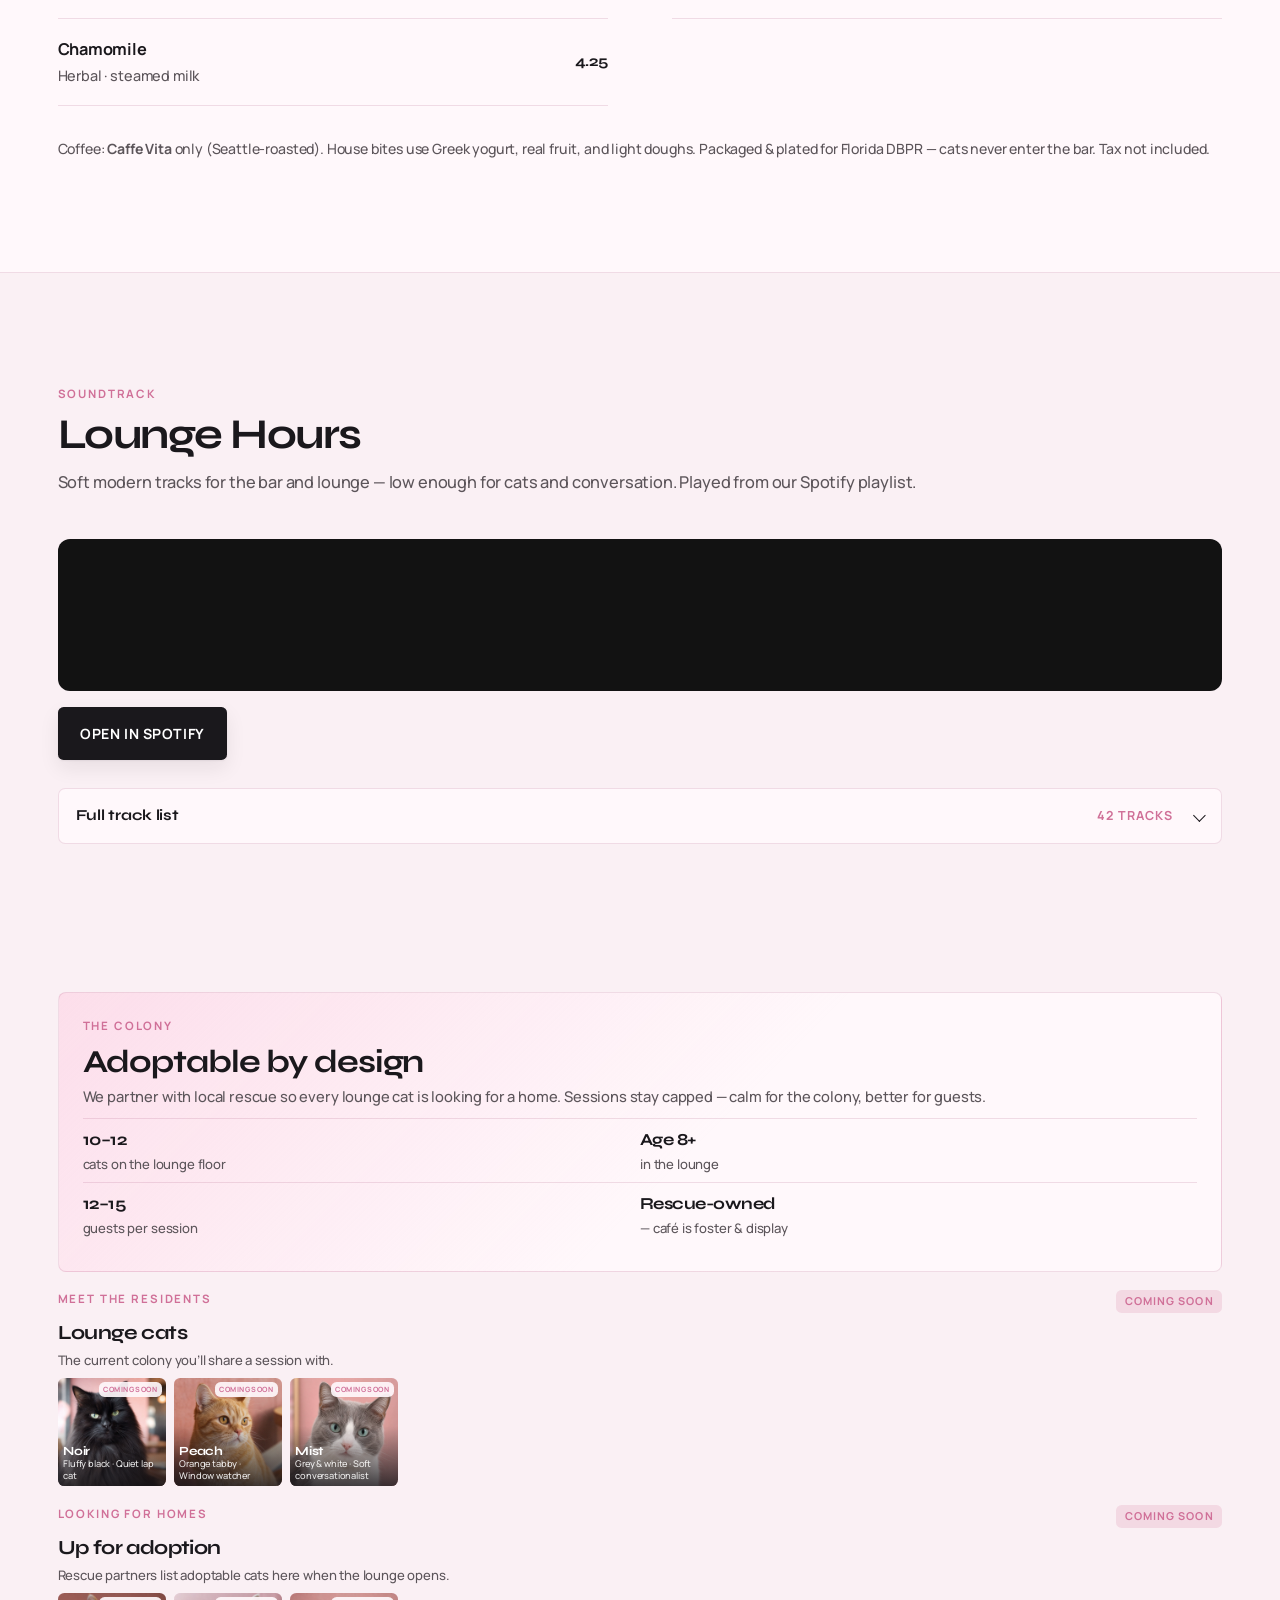
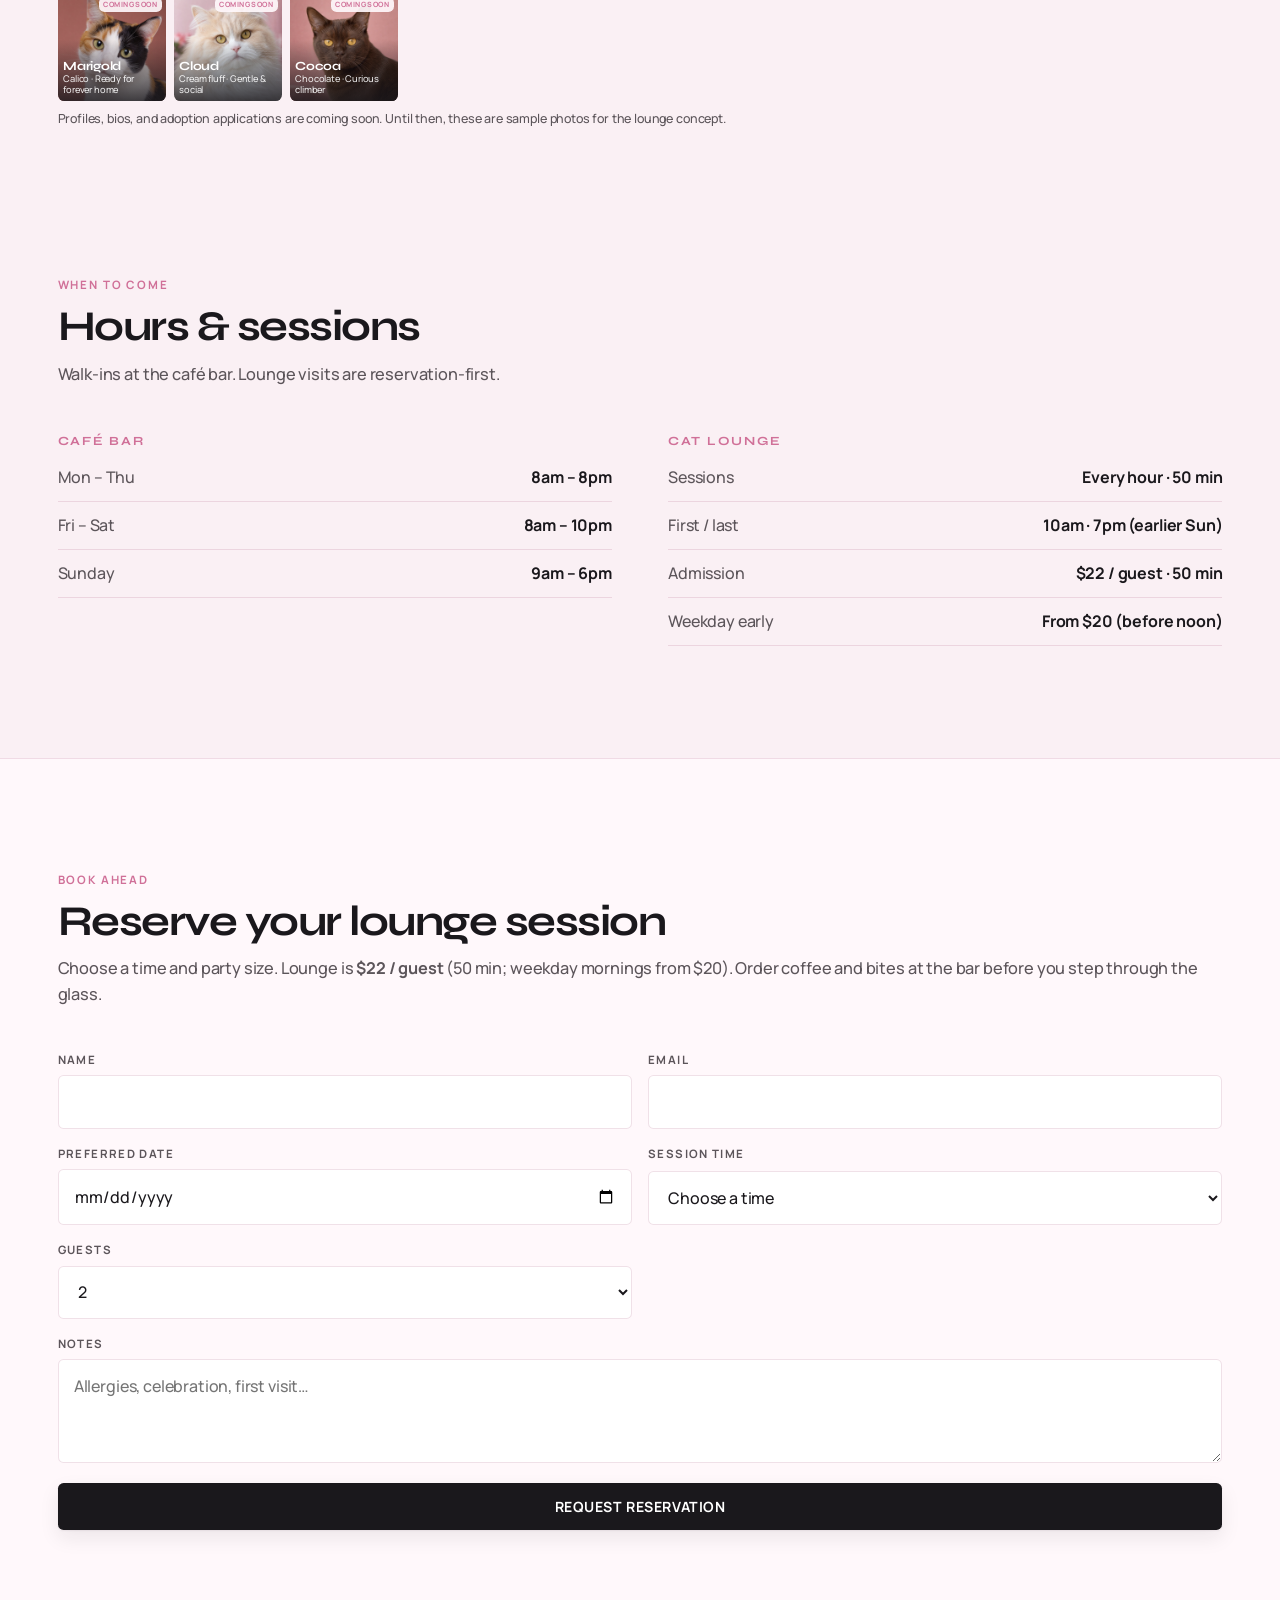
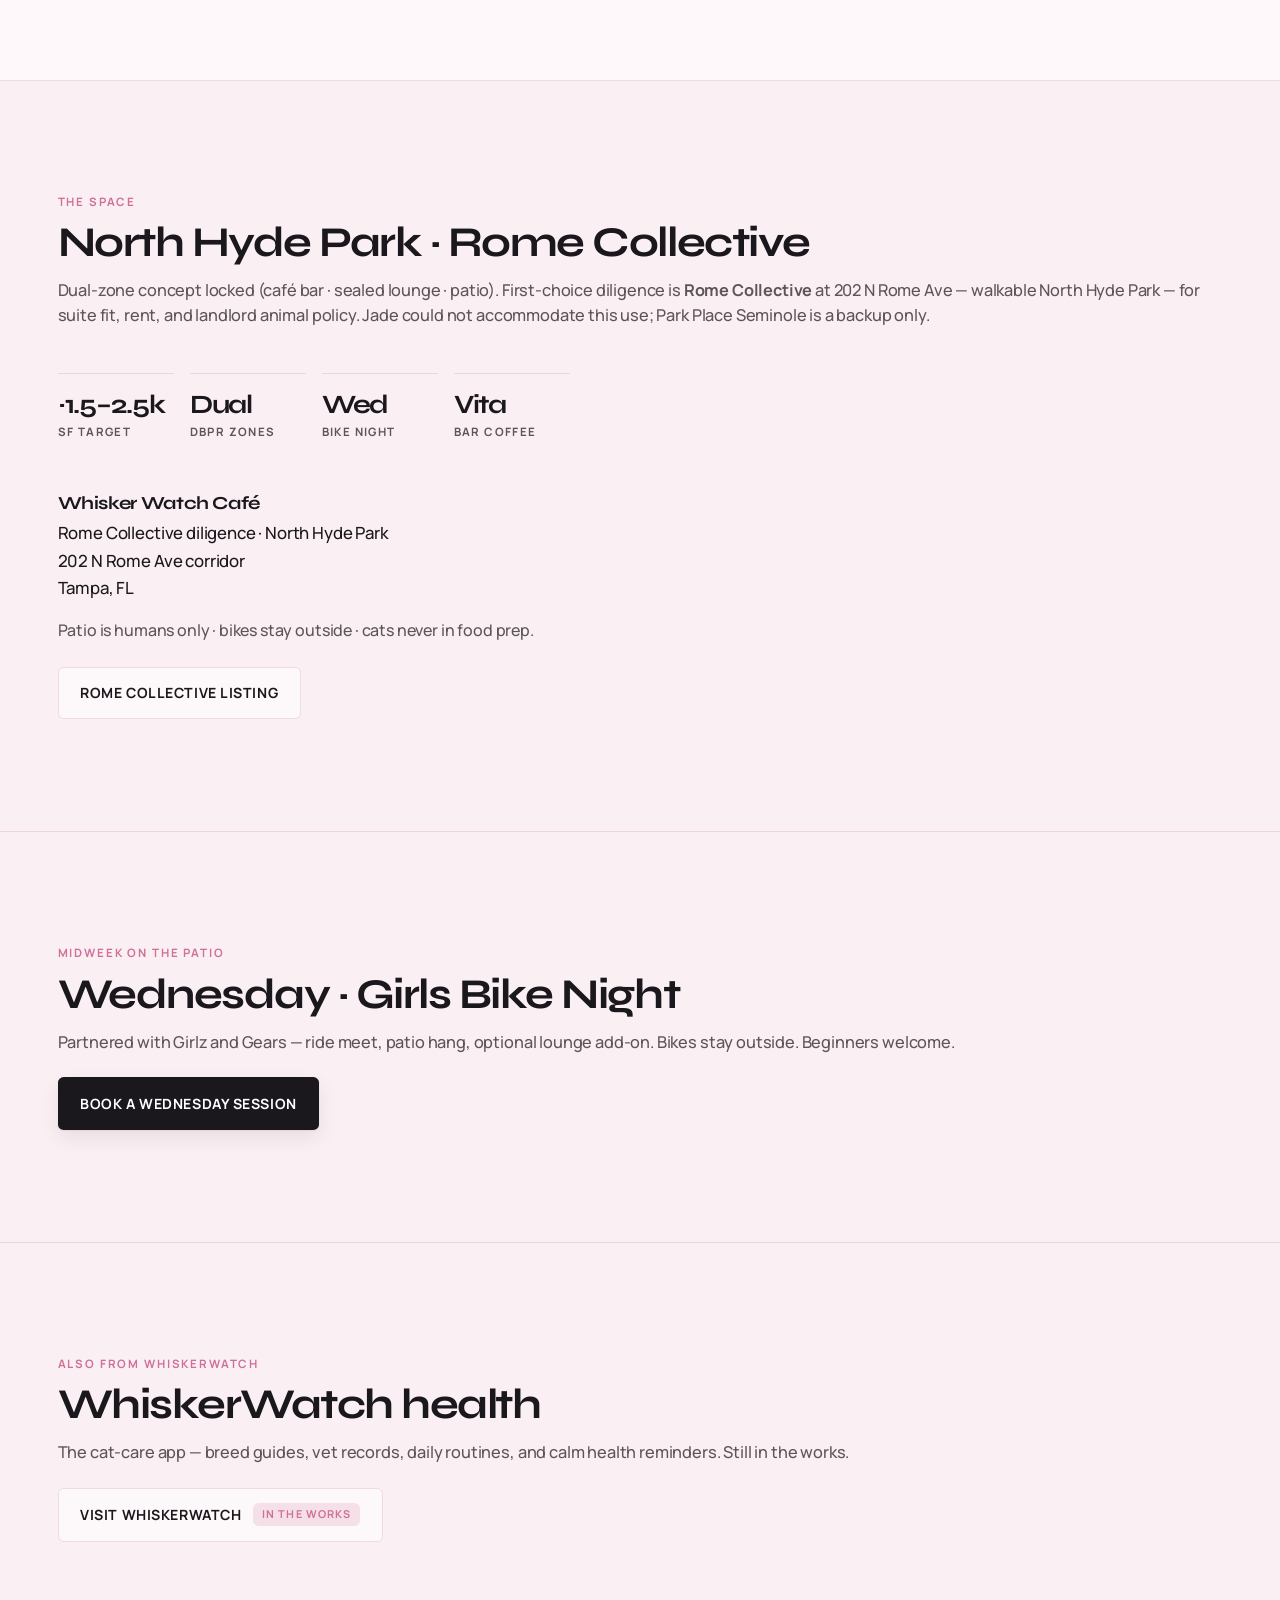
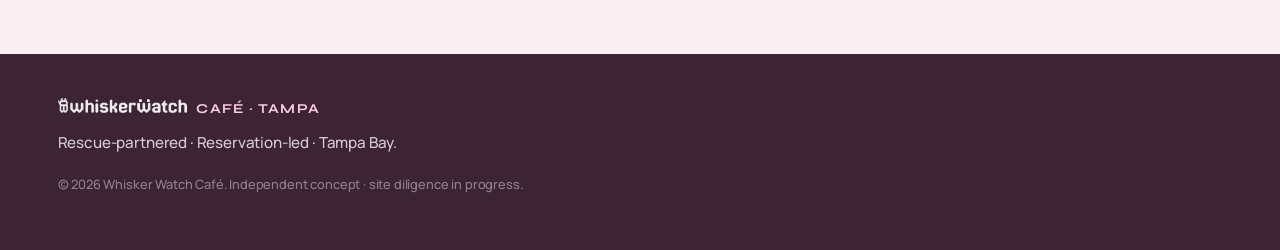
==== commit 27ec5084: "Shrink cat tiles to thumbnail size so the section stays short." ====
--- a/index.html
+++ b/index.html
@@ -15,7 +15,7 @@
       href="https://fonts.googleapis.com/css2?family=Manrope:wght@400;500;600;700&family=Syne:wght@500;600;700;800&display=swap"
       rel="stylesheet"
     />
-    <link rel="stylesheet" href="styles.css?v=20260806c" />
+    <link rel="stylesheet" href="styles.css?v=20260806d" />
     <link rel="icon" href="assets/paw-cursor-sm.png" type="image/png" />
   </head>
   <body>
@@ -597,6 +597,6 @@
       </p>
     </footer>
 
-    <script src="script.js"></script>
+    <script src="script.js?v=20260806c"></script>
   </body>
 </html>
--- a/styles.css
+++ b/styles.css
@@ -1056,12 +1056,12 @@
 
 /* —— Cats —— */
 .section.cats {
-  padding-top: clamp(1.75rem, 4vw, 3rem);
-  padding-bottom: clamp(1.75rem, 4vw, 3rem);
+  padding-top: clamp(1.35rem, 3vw, 2.25rem);
+  padding-bottom: clamp(1.35rem, 3vw, 2.25rem);
 }
 
 .cats-band {
-  padding: clamp(1.25rem, 4vw, 2rem);
+  padding: clamp(1rem, 3vw, 1.5rem);
   border: 1px solid var(--line);
   border-radius: calc(var(--radius) + 0.15rem);
   background:
@@ -1070,11 +1070,16 @@
 }
 
 .cats-band .section-intro {
-  margin-bottom: 0.85rem;
+  margin-bottom: 0.65rem;
 }
 
 .cats-band .section-intro h2 {
-  margin-bottom: 0.45rem;
+  margin-bottom: 0.35rem;
+  font-size: clamp(1.45rem, 3.5vw, 2rem);
+}
+
+.cats-band .section-intro p:not(.eyebrow) {
+  font-size: 0.92rem;
 }
 
 .cats-points {
@@ -1087,24 +1092,24 @@
 }
 
 .cats-points li {
-  font-size: 0.9rem;
-  color: var(--muted);
-  padding: 0.7rem 0.35rem 0.7rem 0;
+  font-size: 0.82rem;
+  color: var(--muted);
+  padding: 0.5rem 0.35rem 0.5rem 0;
   border-top: 1px solid var(--line);
 }
 
 .cats-points strong {
   display: block;
   font-family: var(--font-display);
-  font-size: 1.15rem;
+  font-size: 1.05rem;
   font-weight: 700;
   letter-spacing: -0.03em;
   color: var(--ink);
-  margin-bottom: 0.1rem;
+  margin-bottom: 0.05rem;
 }
 
 .cat-gallery {
-  margin-top: 1.5rem;
+  margin-top: 1rem;
 }
 
 .cat-gallery-header {
@@ -1112,14 +1117,14 @@
   flex-wrap: wrap;
   align-items: flex-start;
   justify-content: space-between;
-  gap: 0.55rem 1rem;
-  margin-bottom: 0.75rem;
+  gap: 0.4rem 0.75rem;
+  margin-bottom: 0.5rem;
 }
 
 .cat-gallery-header h3 {
-  margin: 0 0 0.2rem;
-  font-family: var(--font-display);
-  font-size: clamp(1.15rem, 3vw, 1.55rem);
+  margin: 0 0 0.1rem;
+  font-family: var(--font-display);
+  font-size: clamp(1rem, 2.5vw, 1.25rem);
   font-weight: 700;
   letter-spacing: -0.03em;
 }
@@ -1128,7 +1133,7 @@
   margin: 0;
   color: var(--muted);
   max-width: 32rem;
-  font-size: 0.92rem;
+  font-size: 0.82rem;
 }
 
 .cat-grid {
@@ -1136,18 +1141,11 @@
   margin: 0;
   padding: 0;
   display: grid;
-  /* 2-up on phones so tiles aren't tiny postage stamps with wasted gutters */
-  grid-template-columns: repeat(2, minmax(0, 1fr));
-  gap: 0.5rem;
-  width: 100%;
-  max-width: none;
-}
-
-@media (min-width: 560px) {
-  .cat-grid {
-    grid-template-columns: repeat(3, minmax(0, 1fr));
-    gap: 0.65rem;
-  }
+  /* Thumbnail strip — keep the whole cats block short */
+  grid-template-columns: repeat(3, minmax(0, 5.5rem));
+  gap: 0.4rem;
+  width: max-content;
+  max-width: 100%;
 }
 
 .cat-tile {
@@ -1158,10 +1156,11 @@
   position: relative;
   margin: 0;
   overflow: hidden;
-  border-radius: calc(var(--radius) + 0.1rem);
+  border-radius: calc(var(--radius) + 0.05rem);
   background: var(--stone);
   aspect-ratio: 1;
   width: 100%;
+  max-width: 5.5rem;
 }
 
 .cat-tile img {
@@ -1184,66 +1183,73 @@
 .cat-tile figcaption {
   position: absolute;
   inset: auto 0 0;
-  padding: 1.6rem 0.55rem 0.55rem;
-  background: linear-gradient(to top, rgba(26, 24, 28, 0.78), transparent);
+  padding: 1rem 0.3rem 0.3rem;
+  background: linear-gradient(to top, rgba(26, 24, 28, 0.82), transparent);
   color: var(--white);
   display: grid;
-  gap: 0.1rem;
+  gap: 0;
 }
 
 .cat-name {
   font-family: var(--font-display);
   font-weight: 700;
-  font-size: 0.92rem;
+  font-size: 0.68rem;
   letter-spacing: -0.02em;
+  line-height: 1.15;
 }
 
 .cat-meta {
-  font-size: 0.68rem;
-  opacity: 0.88;
-  font-weight: 500;
-  line-height: 1.25;
+  display: none;
 }
 
 .cat-soon {
   position: absolute;
-  top: 0.4rem;
-  right: 0.4rem;
-  padding: 0.2rem 0.4rem;
+  top: 0.25rem;
+  right: 0.25rem;
+  padding: 0.12rem 0.28rem;
   border-radius: var(--radius);
   background: rgba(255, 248, 251, 0.92);
   color: var(--pink-accent);
-  font-size: 0.55rem;
-  font-weight: 700;
-  letter-spacing: 0.08em;
+  font-size: 0.45rem;
+  font-weight: 700;
+  letter-spacing: 0.06em;
   text-transform: uppercase;
 }
 
 .cat-gallery-note {
-  margin: 0.75rem 0 0;
-  font-size: 0.85rem;
+  margin: 0.5rem 0 0;
+  font-size: 0.78rem;
   color: var(--muted);
 }
 
 @media (min-width: 720px) {
   .cat-grid {
-    gap: 0.85rem;
+    grid-template-columns: repeat(3, minmax(0, 6.75rem));
+    gap: 0.5rem;
+  }
+
+  .cat-tile figure {
+    max-width: 6.75rem;
   }
 
   .cat-name {
-    font-size: 1.05rem;
+    font-size: 0.78rem;
   }
 
   .cat-meta {
-    font-size: 0.78rem;
+    display: block;
+    font-size: 0.58rem;
+    opacity: 0.88;
+    font-weight: 500;
+    line-height: 1.2;
   }
 
   .cat-tile figcaption {
-    padding: 2rem 0.75rem 0.7rem;
+    padding: 1.15rem 0.35rem 0.35rem;
   }
 
   .cat-gallery {
-    margin-top: 2rem;
+    margin-top: 1.15rem;
   }
 }
 
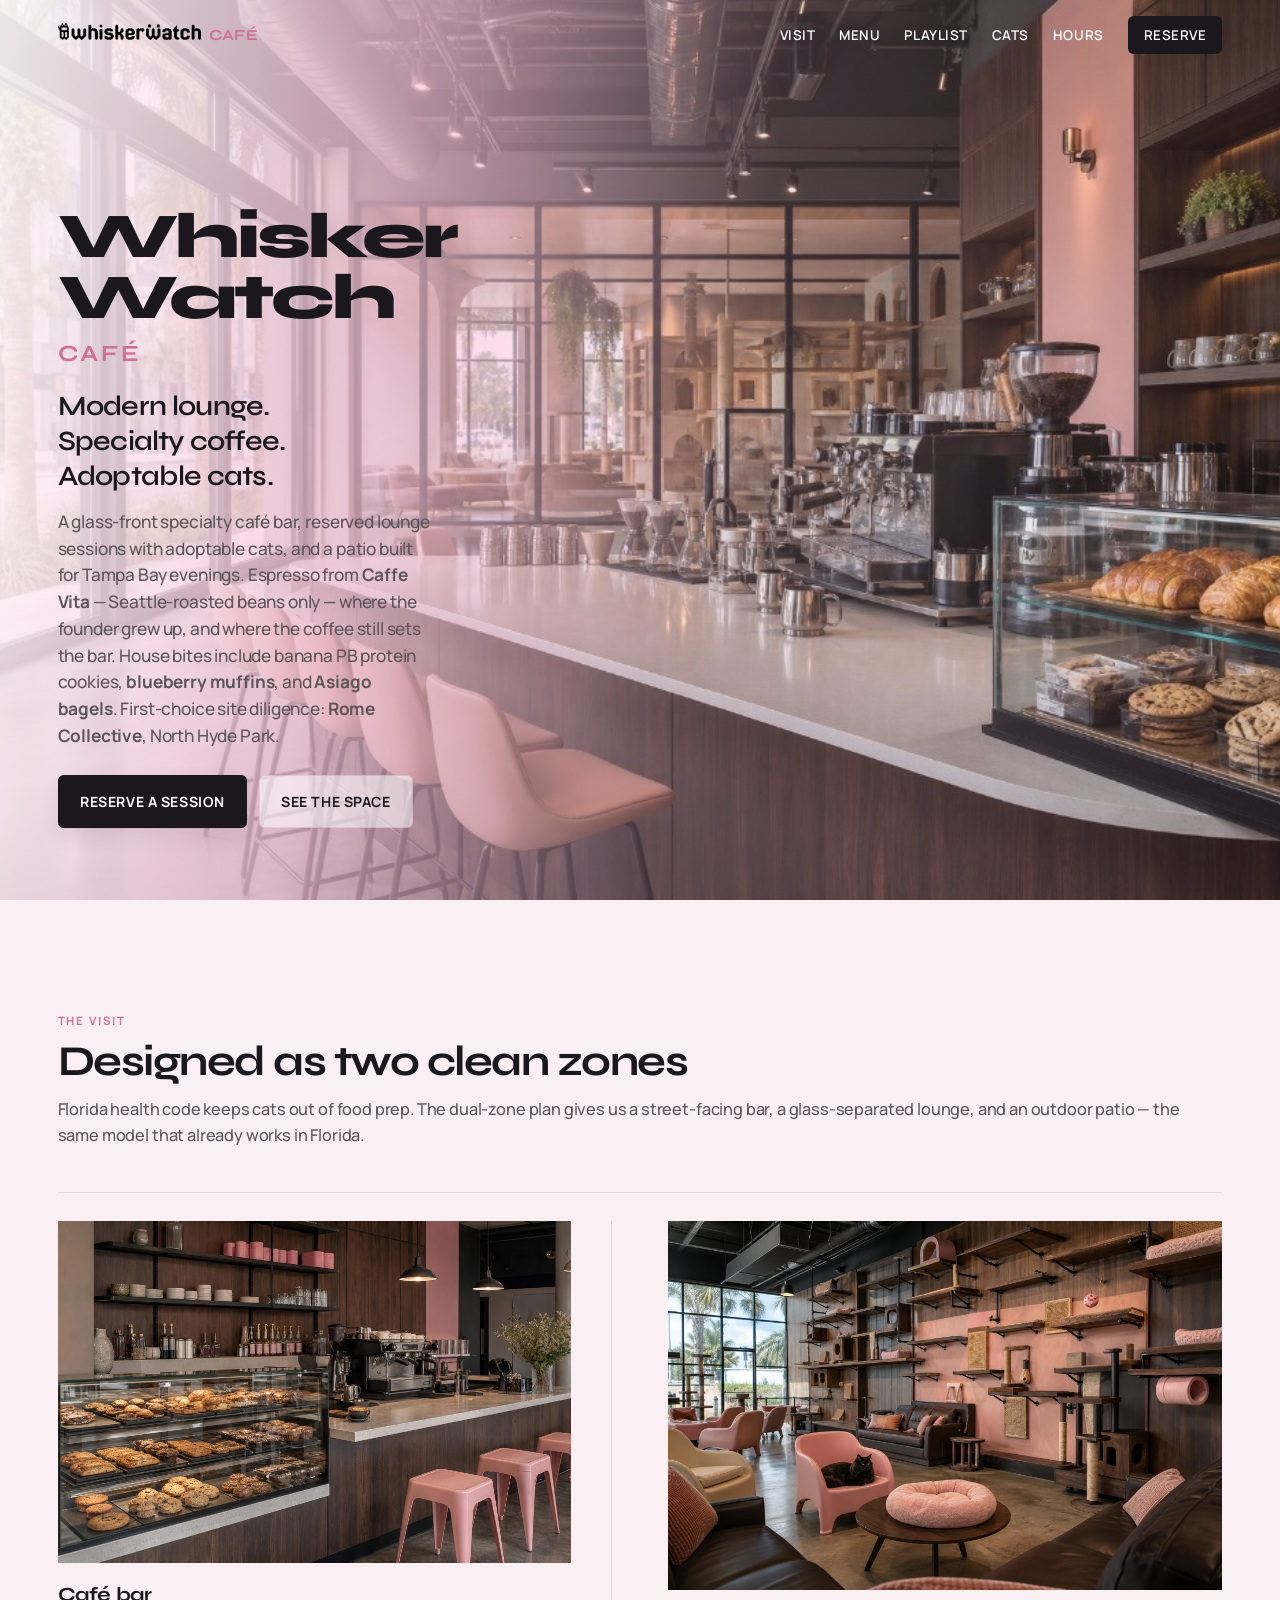
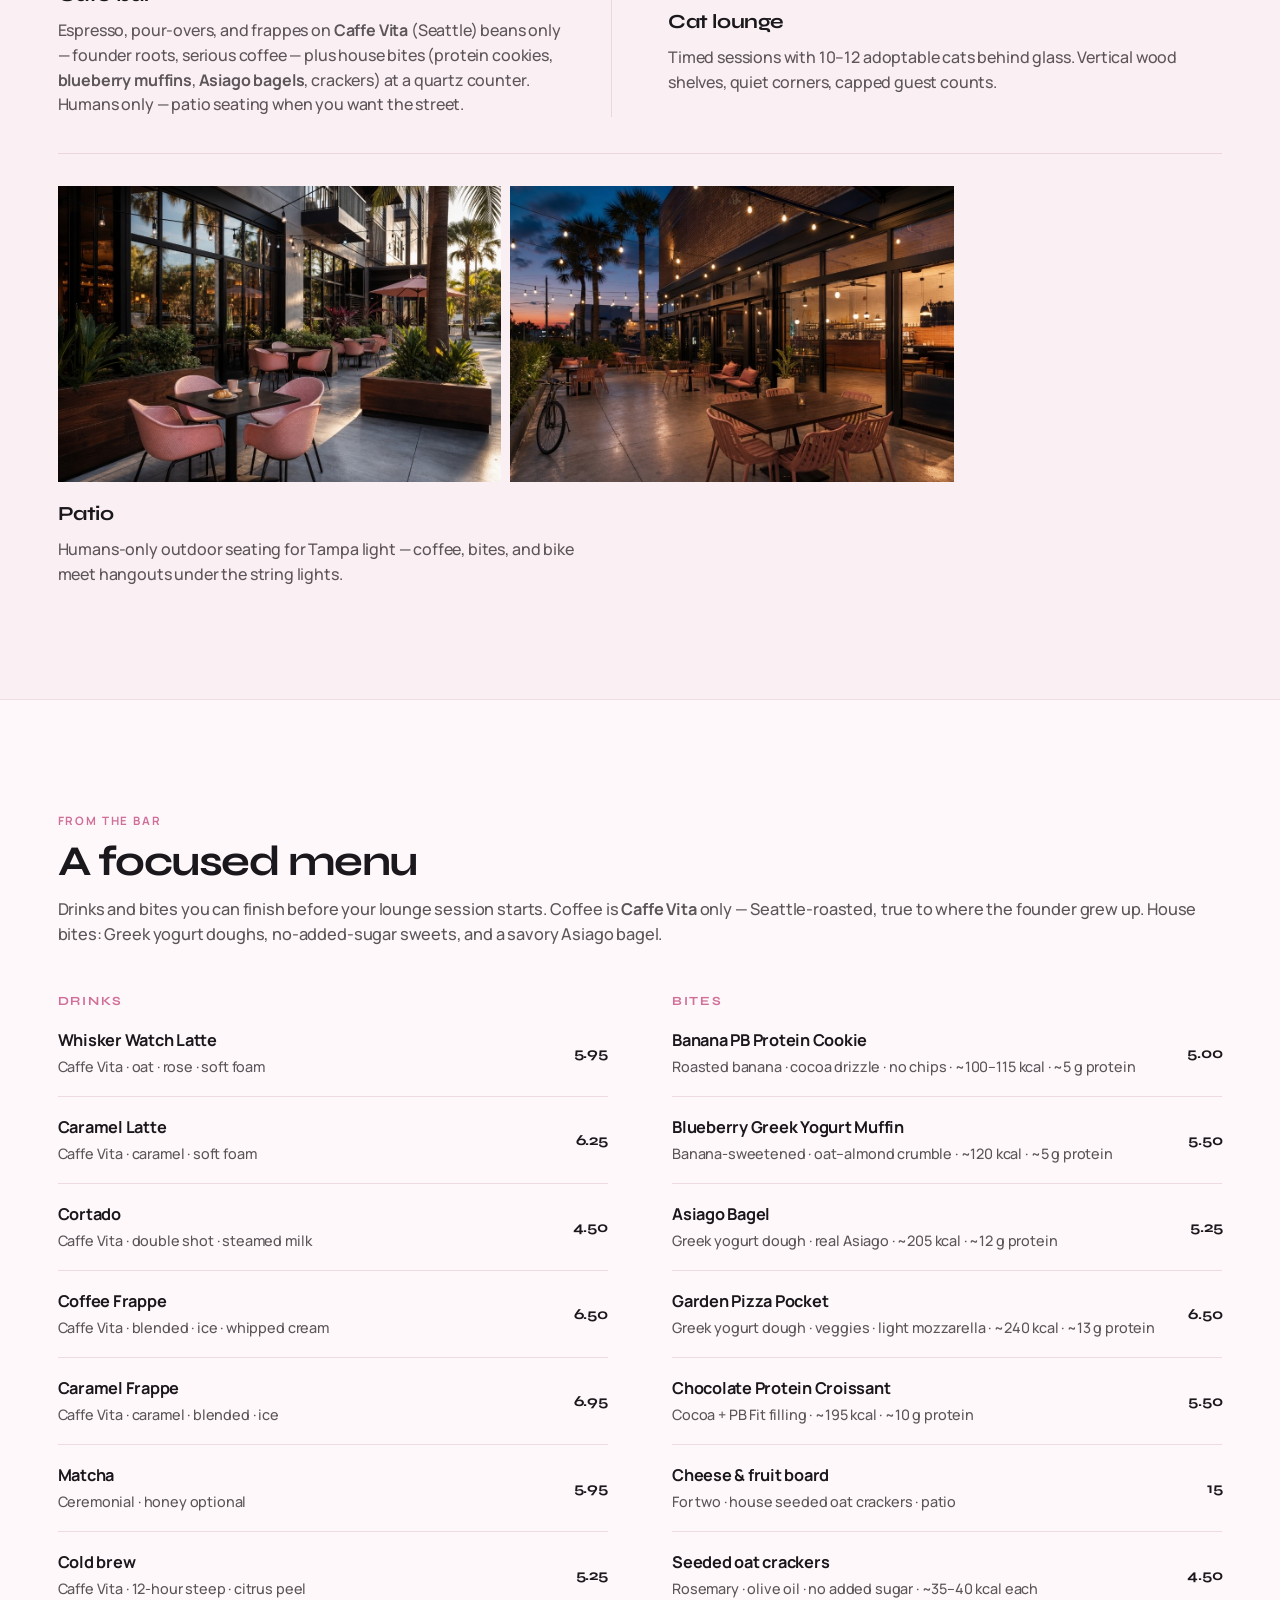
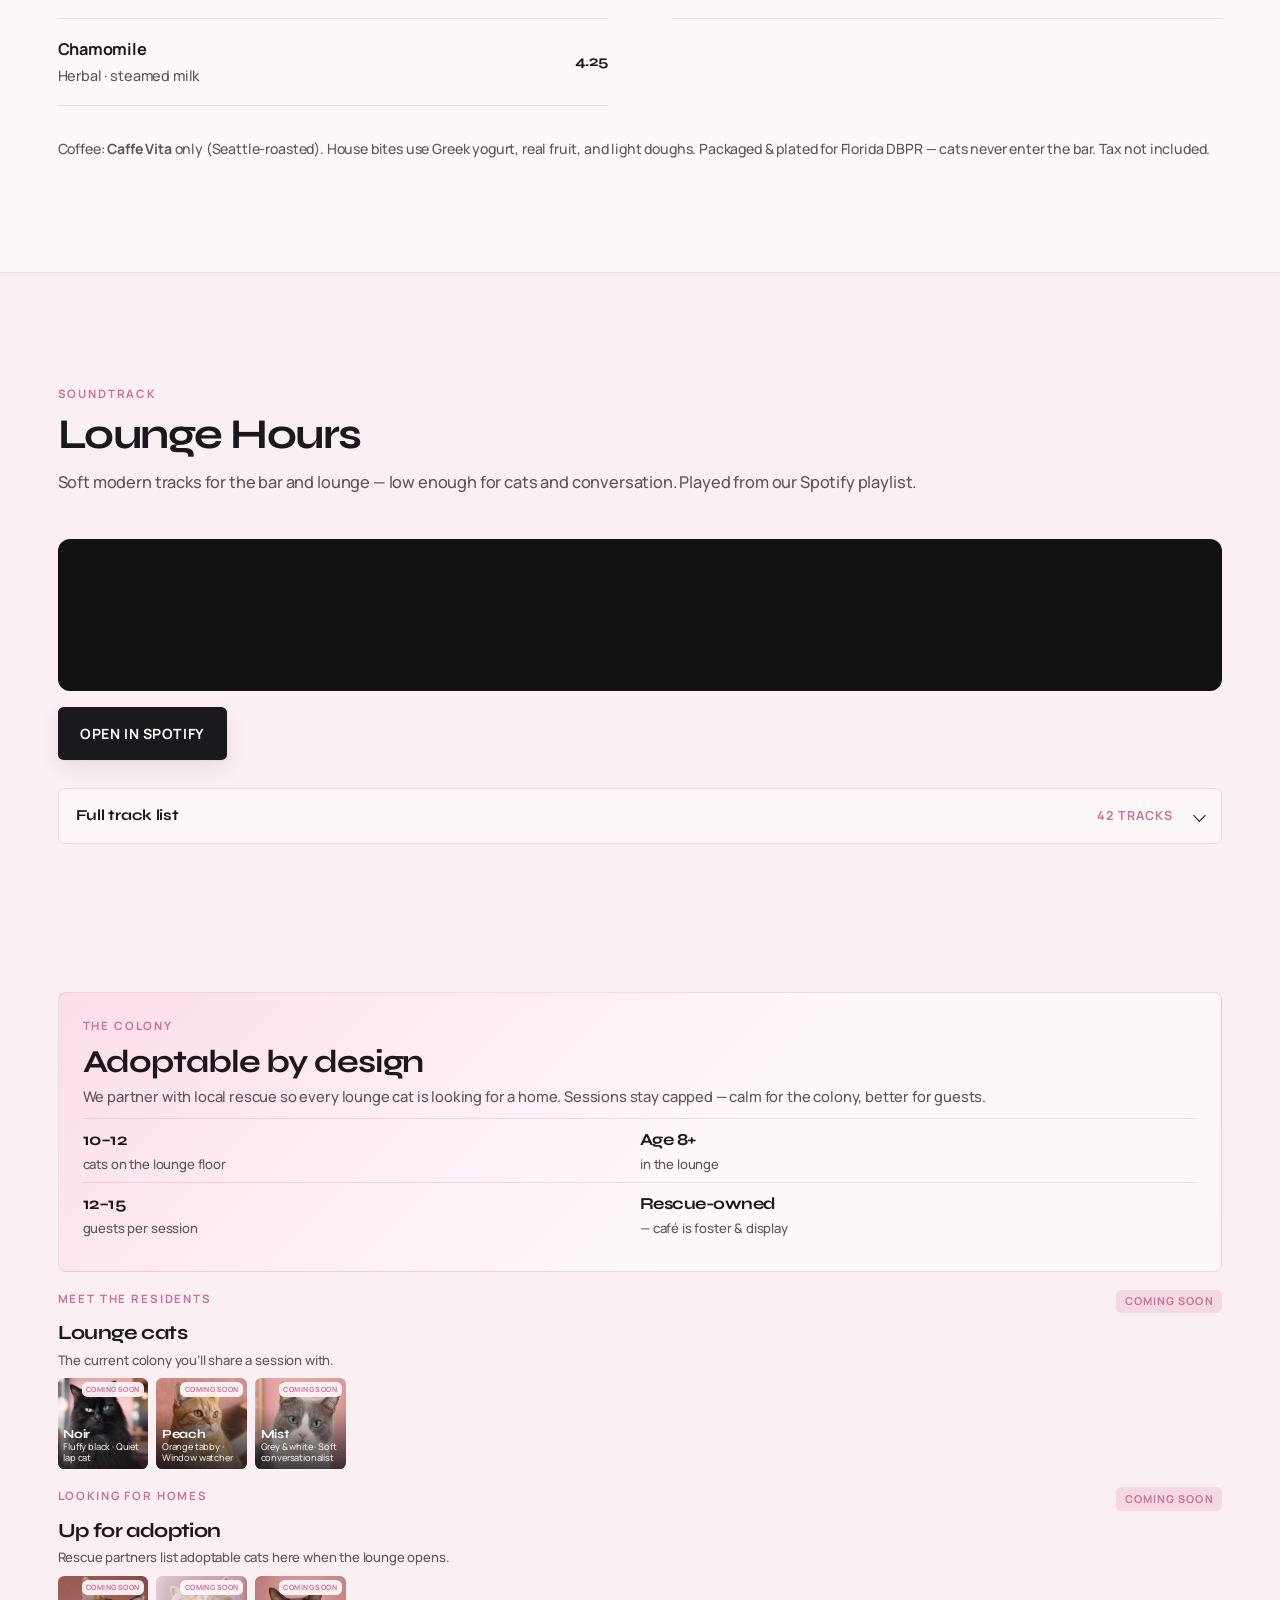
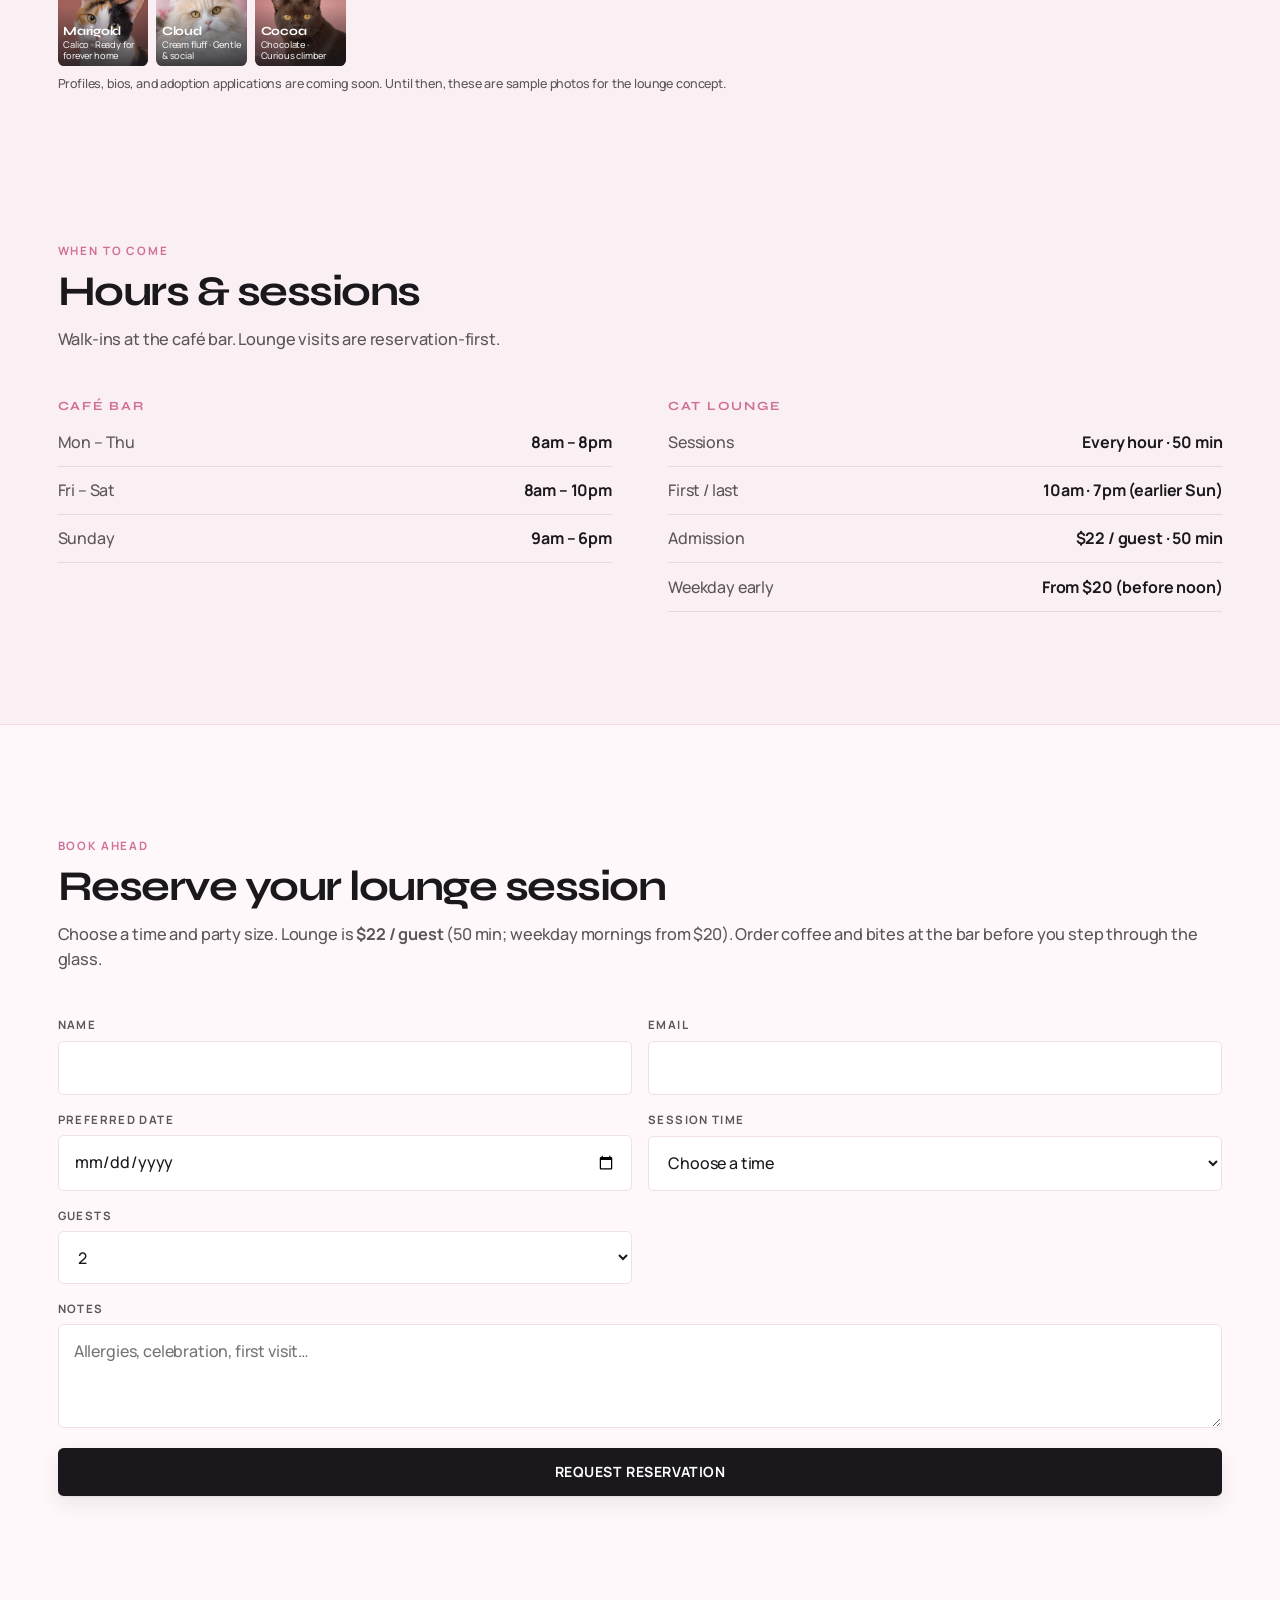
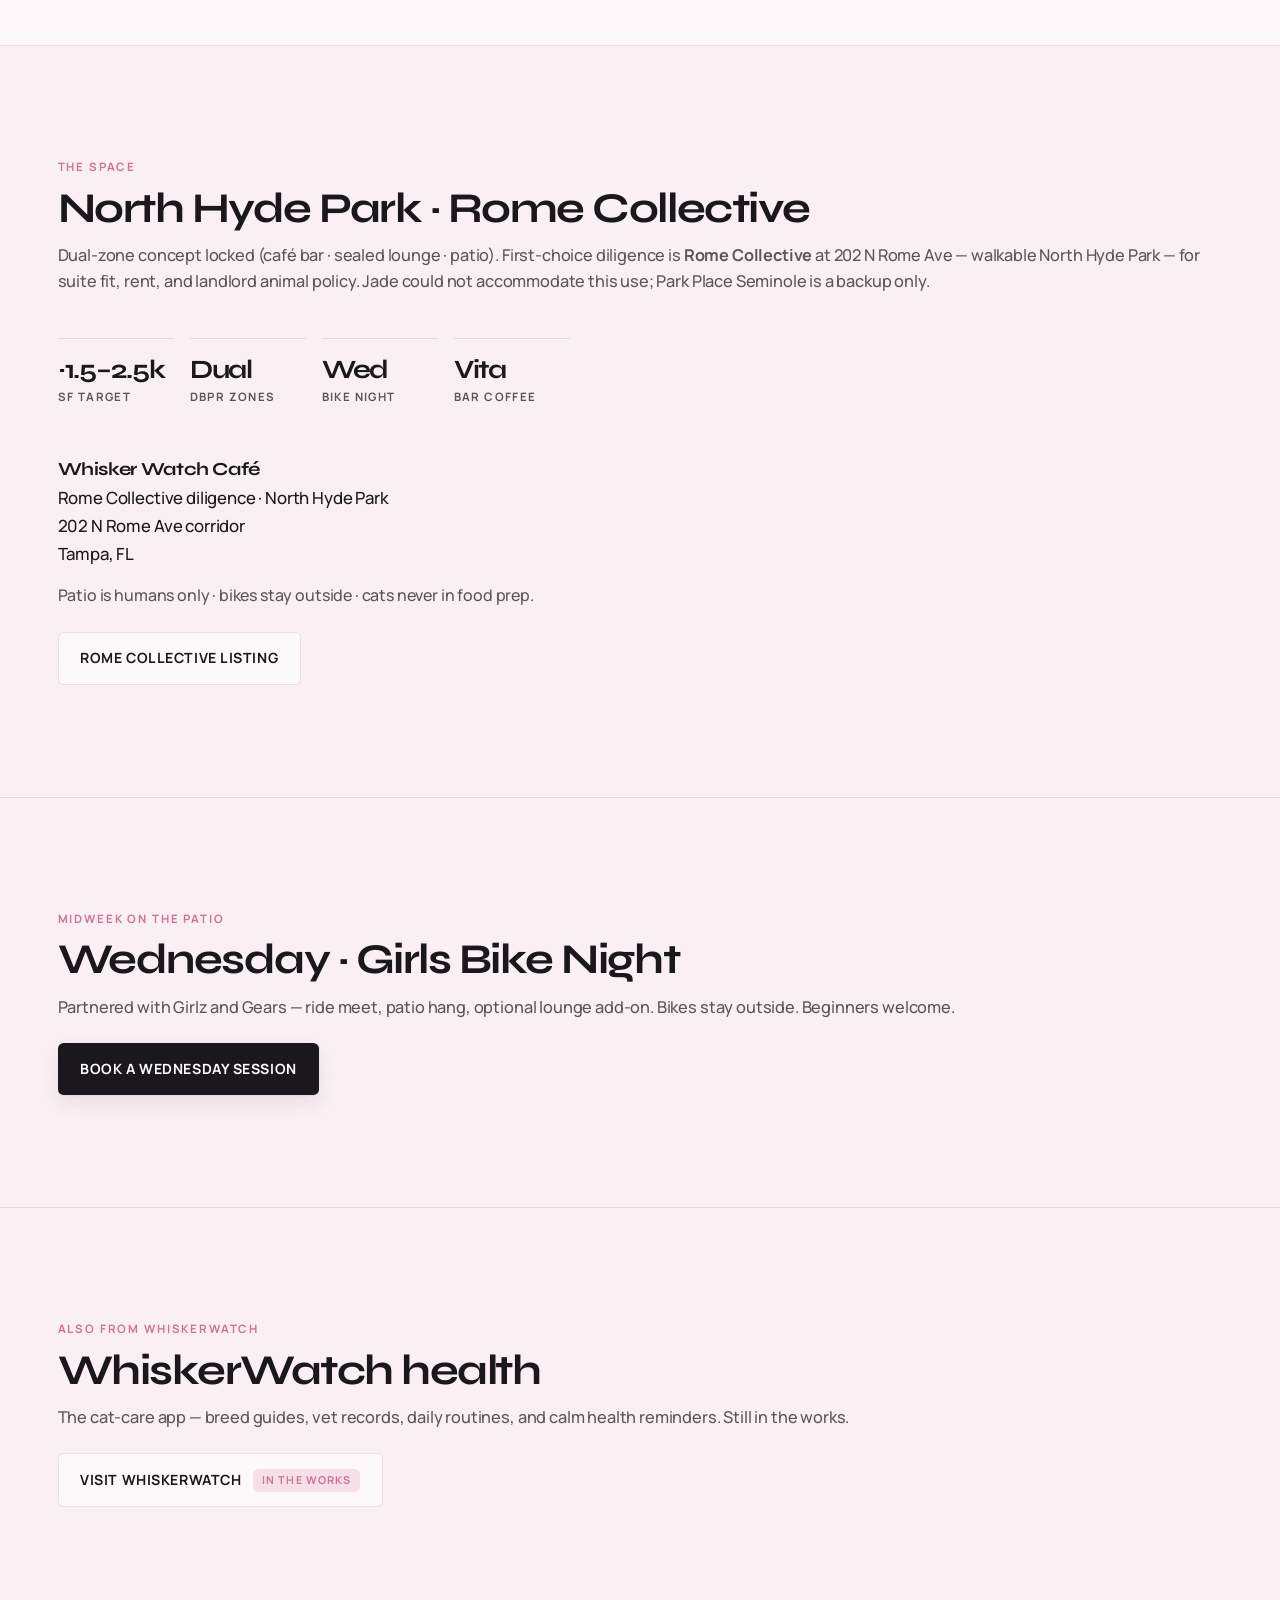
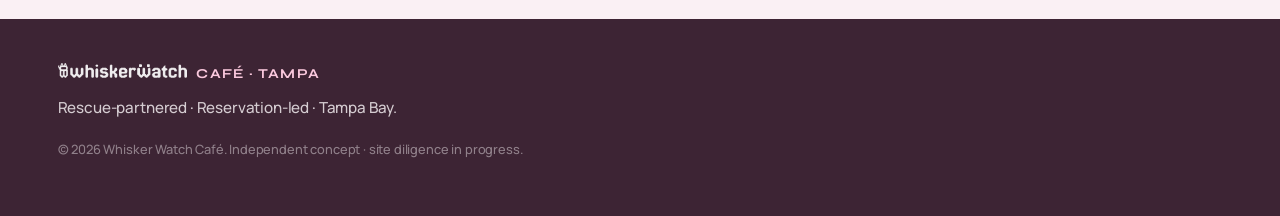
==== commit 149b560d: "Prevent mobile horizontal scroll by clipping overflow and containing the scaled hero photo." ====
--- a/index.html
+++ b/index.html
@@ -15,7 +15,7 @@
       href="https://fonts.googleapis.com/css2?family=Manrope:wght@400;500;600;700&family=Syne:wght@500;600;700;800&display=swap"
       rel="stylesheet"
     />
-    <link rel="stylesheet" href="styles.css?v=20260806d" />
+    <link rel="stylesheet" href="styles.css?v=20260809a" />
     <link rel="icon" href="assets/paw-cursor-sm.png" type="image/png" />
   </head>
   <body>
--- a/styles.css
+++ b/styles.css
@@ -32,6 +32,7 @@
   background: var(--paper);
   -webkit-text-size-adjust: 100%;
   text-size-adjust: 100%;
+  overflow-x: clip;
 }
 
 body {
@@ -46,7 +47,8 @@
   line-height: 1.55;
   font-weight: 500;
   letter-spacing: -0.01em;
-  overflow-x: hidden;
+  overflow-x: clip;
+  max-width: 100%;
 }
 
 img {
@@ -60,17 +62,32 @@
 
 .skip-link {
   position: absolute;
-  left: -999px;
-  top: 0;
+  width: 1px;
+  height: 1px;
+  padding: 0;
+  margin: -1px;
+  overflow: hidden;
+  clip: rect(0, 0, 0, 0);
+  clip-path: inset(50%);
+  white-space: nowrap;
+  border: 0;
   background: var(--white);
   color: var(--ink);
-  padding: 0.75rem 1rem;
   z-index: 100;
 }
 
 .skip-link:focus {
+  position: fixed;
   left: 1rem;
   top: 1rem;
+  width: auto;
+  height: auto;
+  margin: 0;
+  padding: 0.75rem 1rem;
+  overflow: visible;
+  clip: auto;
+  clip-path: none;
+  white-space: normal;
 }
 
 /* —— Header —— */
@@ -242,7 +259,7 @@
   min-height: 100svh;
   display: grid;
   align-items: end;
-  overflow: hidden;
+  overflow: clip;
   width: 100%;
   max-width: 100%;
   color: var(--ink);
@@ -252,13 +269,17 @@
   position: absolute;
   inset: 0;
   z-index: 0;
-  overflow: hidden;
+  overflow: clip;
   width: 100%;
   max-width: 100%;
   contain: paint;
+  /* Isolate scaled hero photo so it can’t widen the page */
+  isolation: isolate;
 }
 
 .hero-photo {
+  position: absolute;
+  inset: 0;
   width: 100%;
   height: 100%;
   max-width: none;
@@ -370,9 +391,20 @@
   gap: 0.7rem;
 }
 
+@keyframes hero-drift-mobile {
+  from {
+    transform: scale(1.02) translate3d(0, 0, 0);
+  }
+  to {
+    transform: scale(1.04) translate3d(0, 0.3%, 0);
+  }
+}
+
 @media (max-width: 720px) {
   .hero-photo {
     object-position: 38% 52%;
+    transform: scale(1.02);
+    animation-name: hero-drift-mobile;
   }
 
   .hero-wash {
@@ -1142,10 +1174,10 @@
   padding: 0;
   display: grid;
   /* Thumbnail strip — keep the whole cats block short */
-  grid-template-columns: repeat(3, minmax(0, 5.5rem));
+  grid-template-columns: repeat(3, minmax(0, 1fr));
   gap: 0.4rem;
-  width: max-content;
-  max-width: 100%;
+  width: 100%;
+  max-width: min(100%, 18rem);
 }
 
 .cat-tile {
